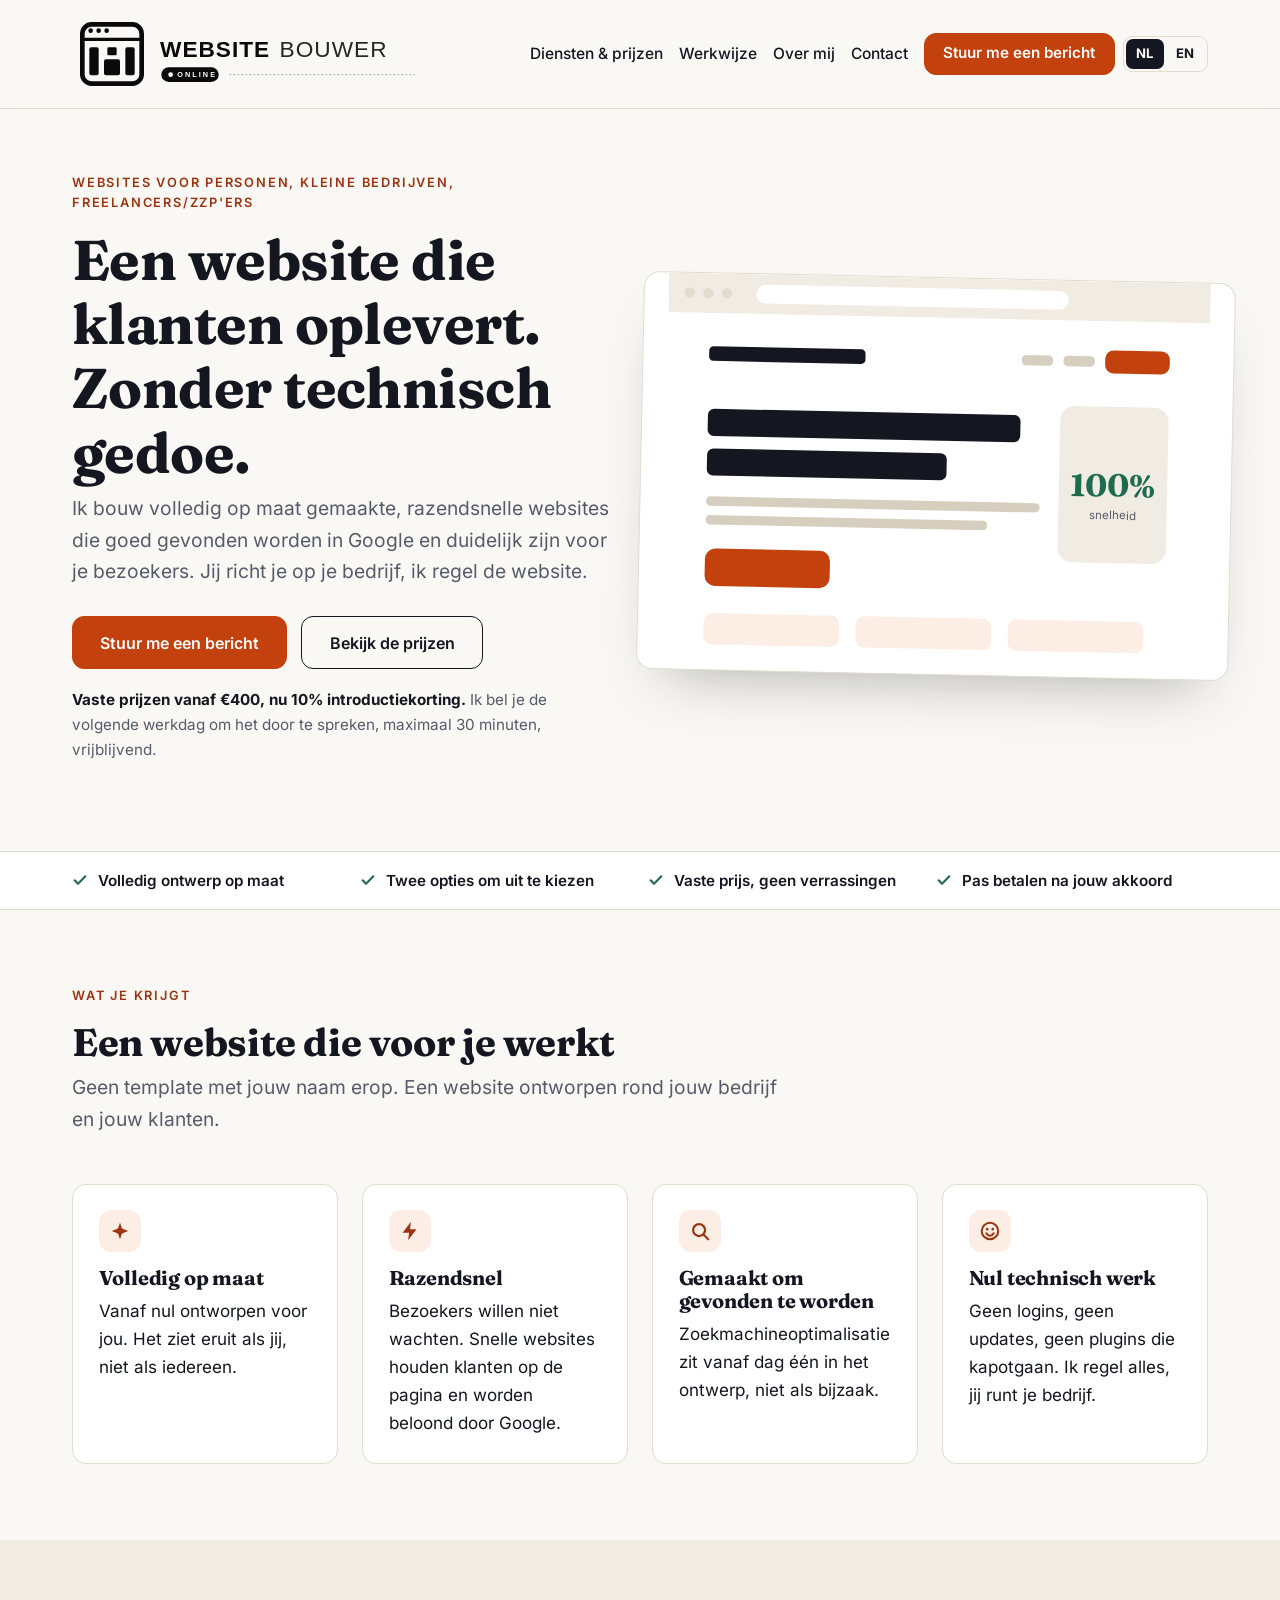
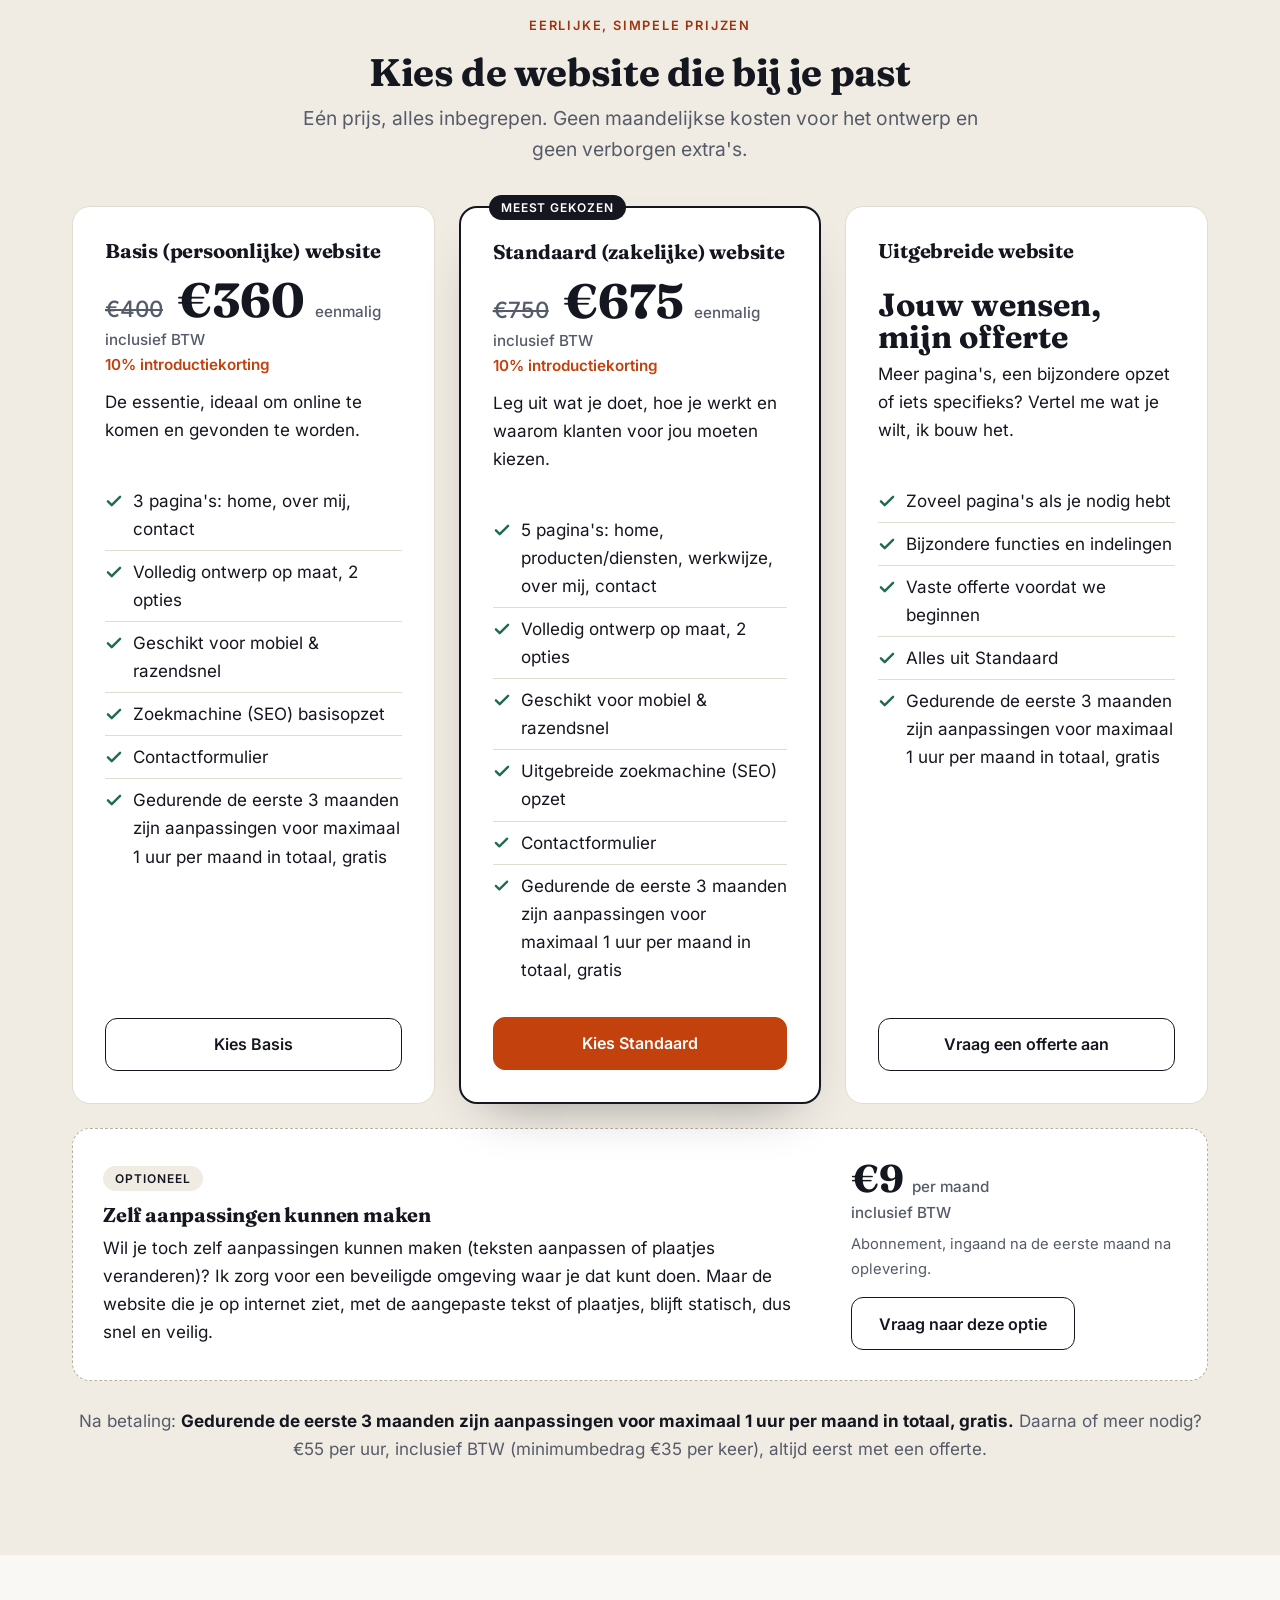
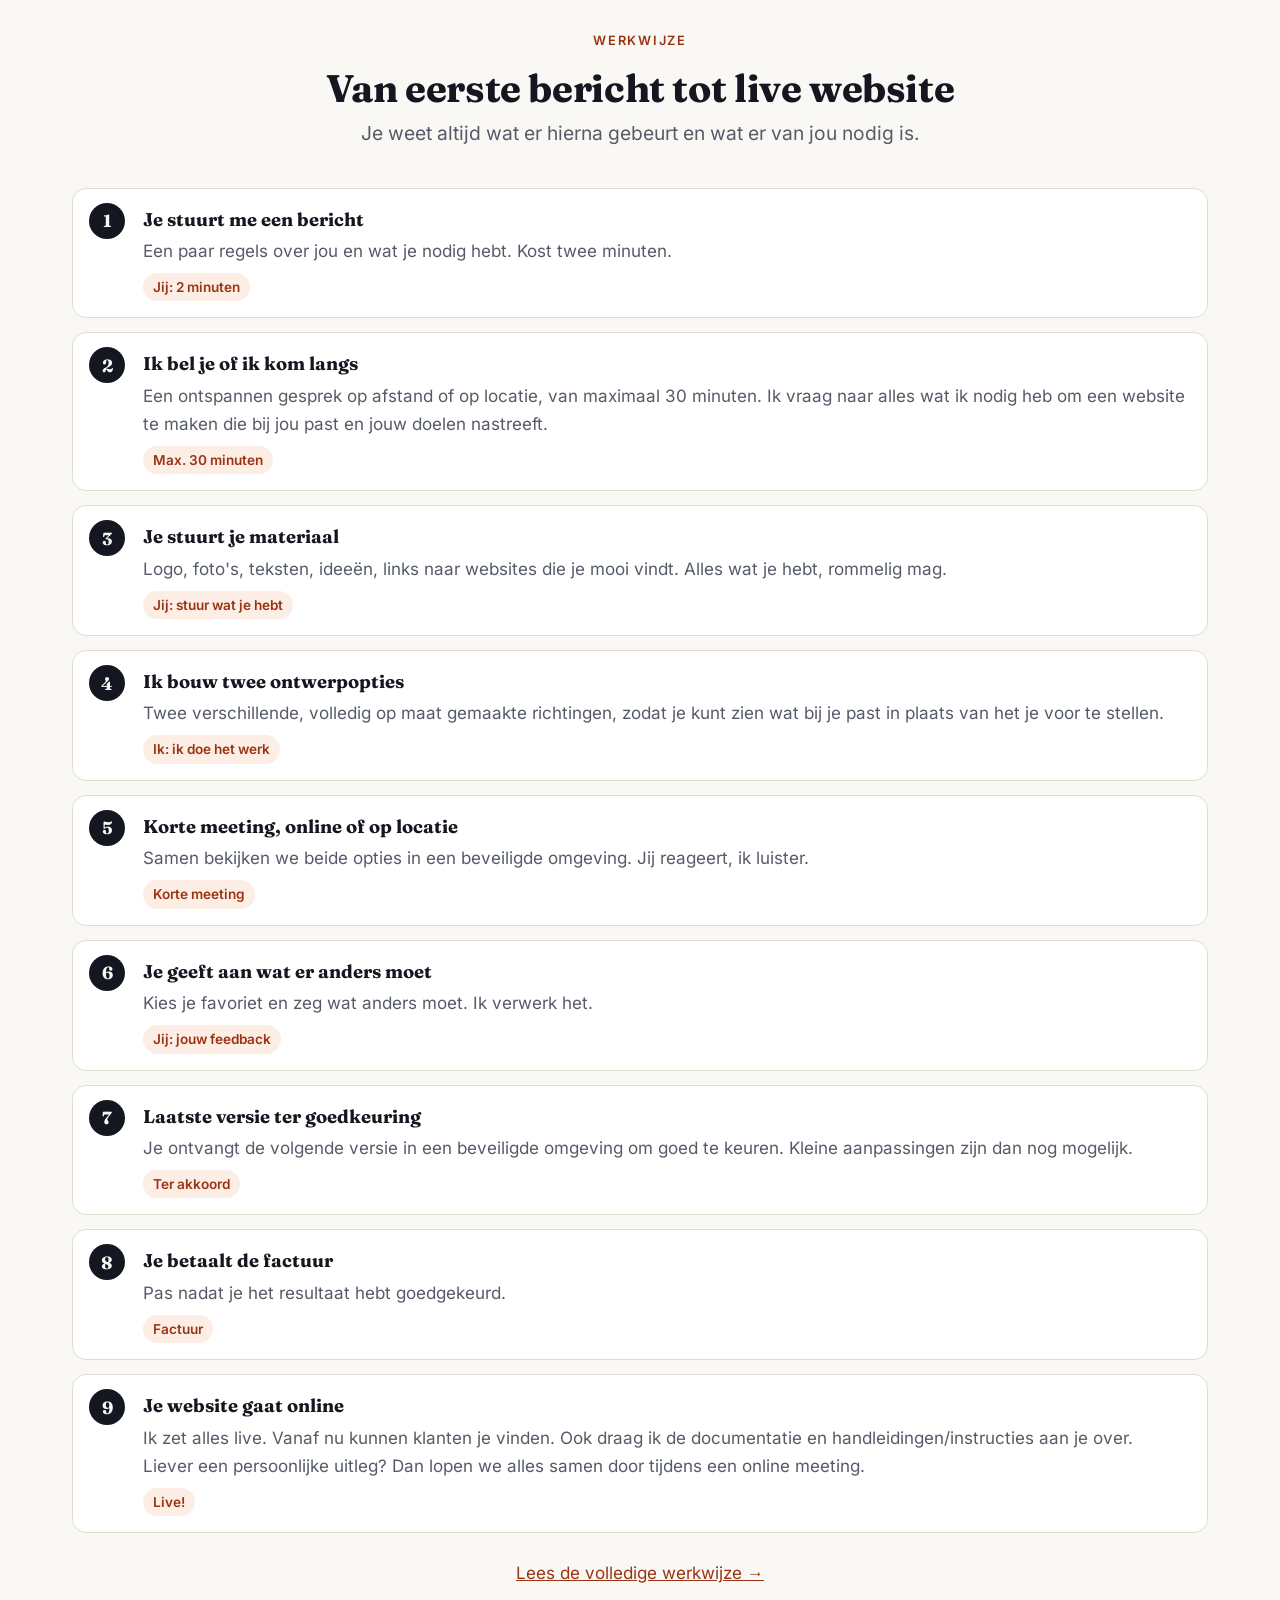
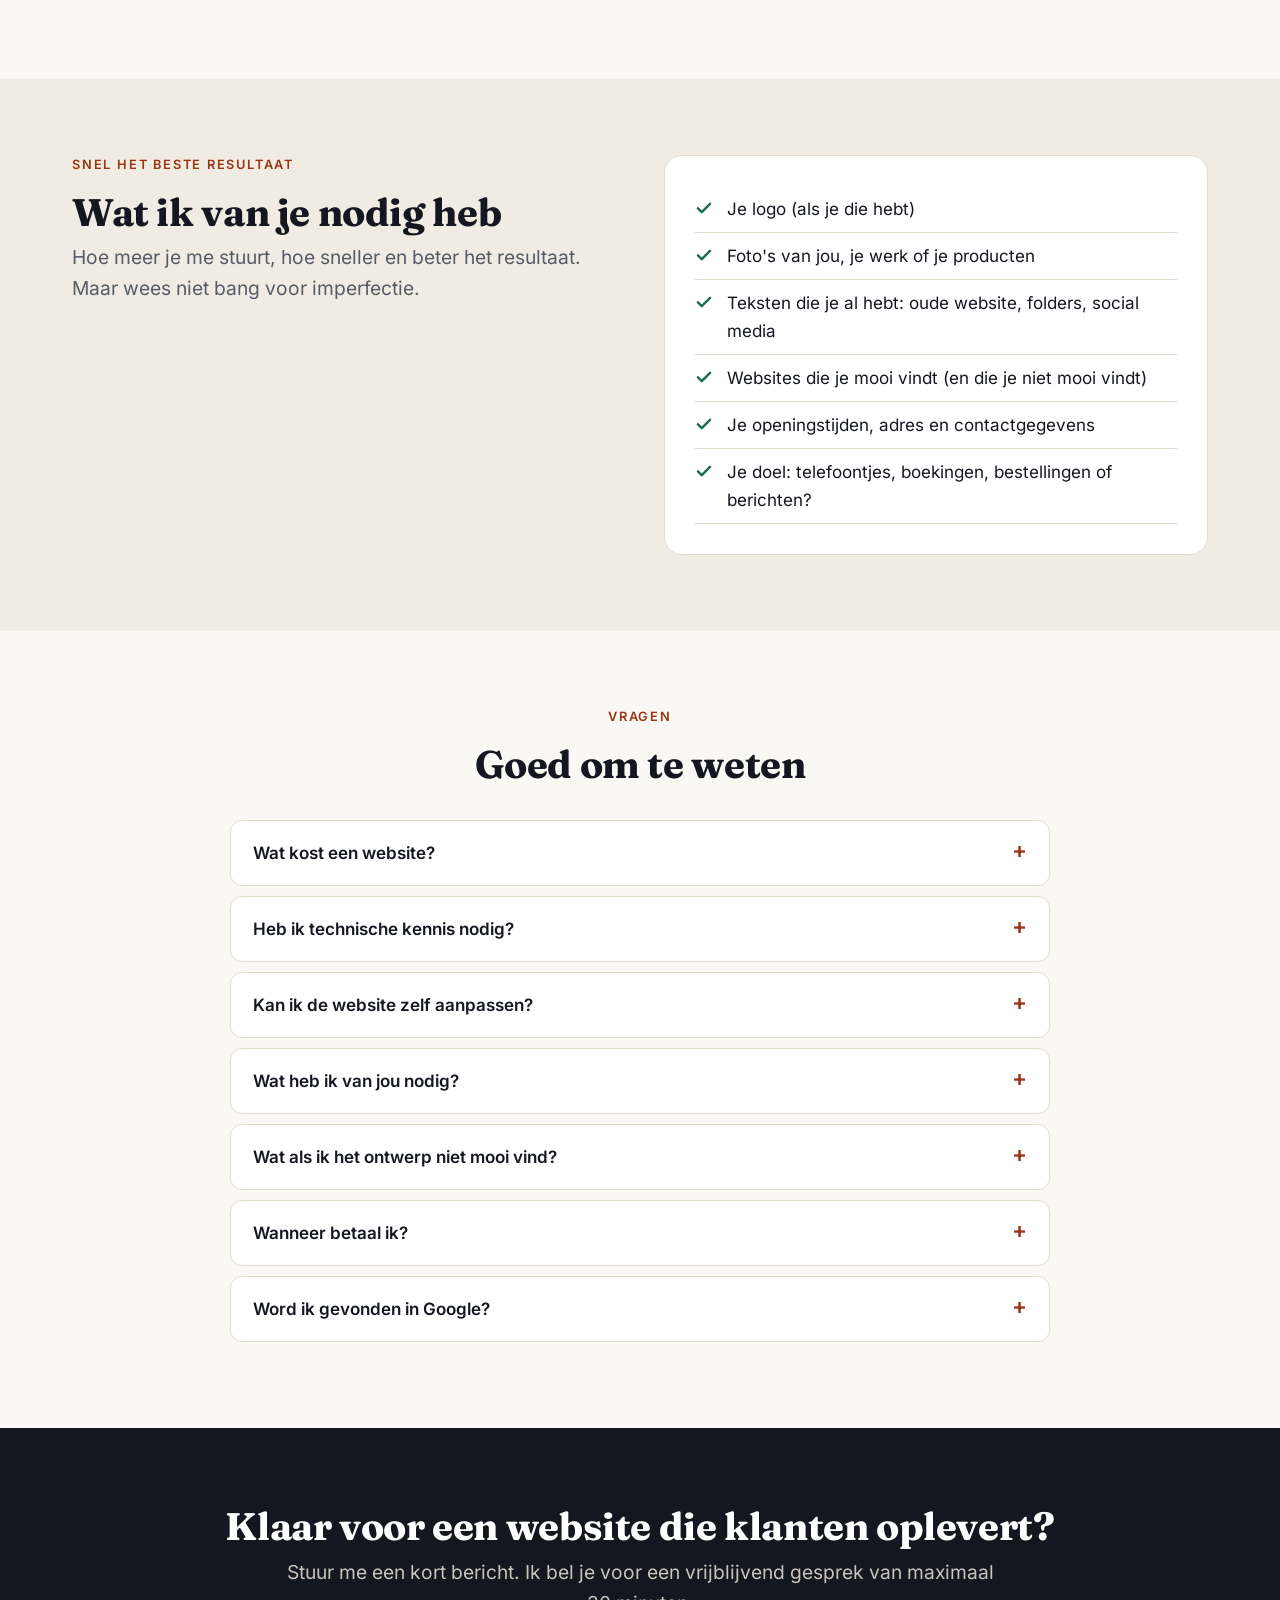
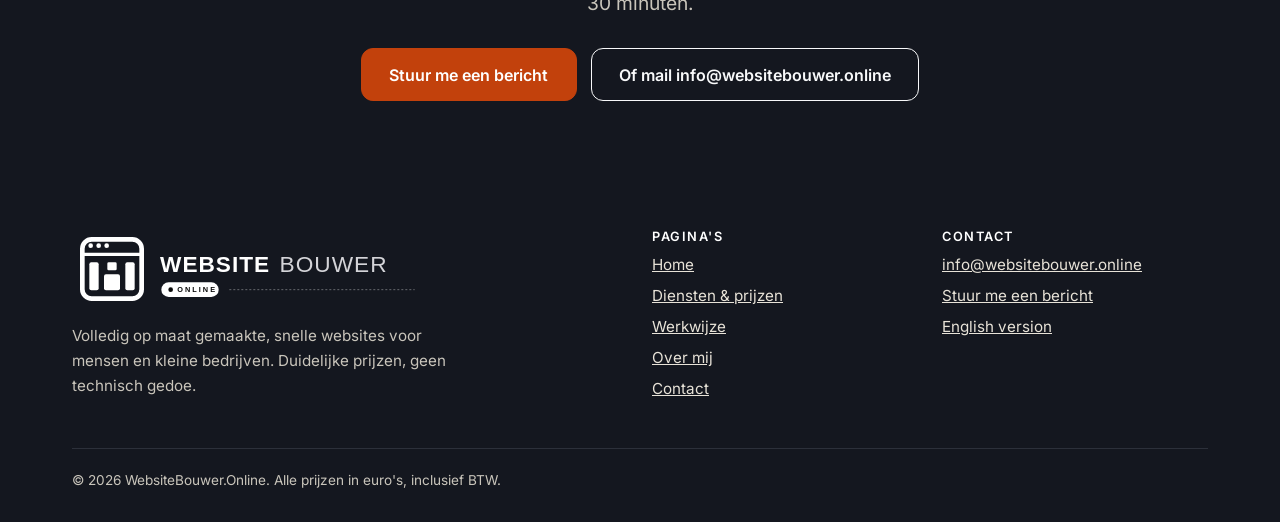
==== index.html @ 28faacea "initial website v1" ====
<!doctype html> <html lang="nl"> <head> <meta charset="utf-8"> <meta name="viewport" content="width=device-width,initial-scale=1"> <title>Website laten maken voor zzp'ers en kleine bedrijven | vanaf €400</title> <meta name="description" content="Laat een volledig op maat gemaakte, snelle website bouwen vanaf €400. Nu 10% introductiekorting. Twee ontwerpopties, vaste prijs, geen technisch gedoe. Stuur een bericht en ik bel je."> <link rel="canonical" href="https://websitebouwer.online/"> <link rel="alternate" hreflang="nl" href="https://websitebouwer.online/"><link rel="alternate" hreflang="en" href="https://websitebouwer.online/en/"><link rel="alternate" hreflang="x-default" href="https://websitebouwer.online/"> <meta name="theme-color" content="#faf8f4"> <meta property="og:type" content="website"> <meta property="og:locale" content="nl_NL"> <meta property="og:title" content="Website laten maken voor zzp'ers en kleine bedrijven | vanaf €400"> <meta property="og:description" content="Laat een volledig op maat gemaakte, snelle website bouwen vanaf €400. Nu 10% introductiekorting. Twee ontwerpopties, vaste prijs, geen technisch gedoe. Stuur een bericht en ik bel je."> <meta property="og:url" content="https://websitebouwer.online/"> <meta property="og:image" content="https://websitebouwer.online/og-image.png"> <meta name="twitter:card" content="summary_large_image"> <link rel="icon" href="favicon.ico" sizes="48x48"> <link rel="icon" href="favicon.svg" type="image/svg+xml" sizes="any"> <link rel="apple-touch-icon" href="apple-touch-icon.png"> <link rel="manifest" href="site.webmanifest"> <link rel="stylesheet" href="styles.7dacace5.css"> <noscript><style>.navbar-collapse.collapse{display:block!important}</style></noscript> <script>document.documentElement.classList.add("js")</script> <script type="application/ld+json">{"@context": "https://schema.org", "@type": "ProfessionalService", "inLanguage": "nl", "name": "WebsiteBouwer.Online – websites op maat", "url": "https://websitebouwer.online/", "email": "info@websitebouwer.online", "priceRange": "€400 - €750+", "description": "Volledig op maat gemaakte, razendsnelle statische websites voor zzp'ers en kleine bedrijven. Vaste prijzen, zonder technisch gedoe.", "image": "https://websitebouwer.online/og-image.png", "hasOfferCatalog": {"@type": "OfferCatalog", "name": "Website pakketten", "itemListElement": [{"@type": "Offer", "name": "Basis (persoonlijke) website (3 pagina's)", "price": "400", "priceCurrency": "EUR", "itemOffered": {"@type": "Service", "name": "Website op maat: home, over mij, contact"}}, {"@type": "Offer", "name": "Standaard (zakelijke) website (5 pagina's)", "price": "750", "priceCurrency": "EUR", "itemOffered": {"@type": "Service", "name": "Website op maat: home, diensten, werkwijze, over mij, contact"}}]}}</script><script type="application/ld+json">{"@context": "https://schema.org", "@type": "FAQPage", "inLanguage": "nl", "mainEntity": [{"@type": "Question", "name": "Wat kost een website?", "acceptedAnswer": {"@type": "Answer", "text": "Een Basis website (3 pagina's) kost €400 en een Standaard website (5 pagina's) €750. Als introductieaanbieding krijg je nu 10% korting (Basis €360, Standaard €675). Heb je meer nodig, zoals een grotere site, een boekingspagina of iets bijzonders? Vertel me wat je wilt en je krijgt een vaste prijsofferte."}}, {"@type": "Question", "name": "Heb ik technische kennis nodig?", "acceptedAnswer": {"@type": "Answer", "text": "Nee, helemaal niet. Ik regel alles wat technisch is. Jij vertelt over je bedrijf, stuurt me wat je hebt (teksten, logo, foto's, voorbeelden) en zegt wat je wel en niet mooi vindt."}}, {"@type": "Question", "name": "Kan ik de website zelf aanpassen?", "acceptedAnswer": {"@type": "Answer", "text": "Standaard niet, en dat is een bewuste keuze. Er is geen login, geen plugin en geen update die kan stuklopen of gehackt kan worden. Wil je iets laten aanpassen? Stuur me een bericht. De eerste 3 maanden na betaling van de factuur is het eerste uur aanpassingen per maand gratis. Daarna, en voor extra uren, kost het €55 per uur, inclusief BTW (minimumbedrag €35 per keer). Voor grotere wijzigingen krijg je eerst een offerte. Wil je het toch zelf kunnen? Dan kan dat met de optie 'Zelf aanpassingen kunnen maken': €9 per maand, inclusief BTW, in een beveiligde omgeving. Je website zelf blijft statisch, dus snel en veilig."}}, {"@type": "Question", "name": "Wat heb ik van jou nodig?", "acceptedAnswer": {"@type": "Answer", "text": "Alles wat je al hebt: je logo, foto's, teksten, een lijst met diensten, openingstijden, links naar je social media en naar websites die je mooi vindt. Rommelig is prima, ik zoek het uit. Nog geen teksten? Dan bespreken we dat tijdens het telefoongesprek."}}, {"@type": "Question", "name": "Wat als ik het ontwerp niet mooi vind?", "acceptedAnswer": {"@type": "Answer", "text": "Je krijgt twee verschillende ontwerpopties en we bekijken ze samen in een korte meeting, online of op locatie. Jij zegt wat je graag anders wilt, en de volgende versie is hopelijk de versie die je goedkeurt. Een kleine aanpassing meer of minder is geen probleem."}}, {"@type": "Question", "name": "Wanneer betaal ik?", "acceptedAnswer": {"@type": "Answer", "text": "Nadat je de definitieve versie in een beveiligde omgeving hebt goedgekeurd, ontvang je de factuur. Zodra die betaald is, gaat je website online. Je betaalt dus niets voordat je het resultaat hebt gezien en goedgekeurd."}}, {"@type": "Question", "name": "Word ik gevonden in Google?", "acceptedAnswer": {"@type": "Answer", "text": "Elke site die ik bouw heeft een sterke zoekmachinebasis: razendsnel, geschikt voor mobiel, duidelijke paginatitels en beschrijvingen, een heldere structuur en de juiste technische opzet. Niemand kan eerlijk een nummer 1-positie beloven, maar je start met de best mogelijke basis."}}]}</script> </head> <body> <a class="skip" href="#main">Naar de inhoud</a> <header class="site"><nav class="navbar navbar-expand-xl" aria-label="Hoofdmenu"><div class="container"> <a class="navbar-brand brand" href="index.html" aria-label="WebsiteBouwer.Online – home"><img src="logo.svg" alt="WebsiteBouwer.Online" width="360" height="80"></a> <button class="navbar-toggler" aria-expanded="false" aria-controls="nav" aria-label="Menu" type="button"><span class="navbar-toggler-icon"></span></button> <div class="collapse navbar-collapse" id="nav"><ul class="navbar-nav ms-auto align-items-xl-center"><li class="nav-item"><a class="nav-link" href="diensten.html">Diensten & prijzen</a></li><li class="nav-item"><a class="nav-link" href="werkwijze.html">Werkwijze</a></li><li class="nav-item"><a class="nav-link" href="over-mij.html">Over mij</a></li><li class="nav-item"><a class="nav-link" href="contact.html">Contact</a></li><li class="nav-item ms-xl-2"><a class="btn btn-primary" href="contact.html">Stuur me een bericht</a></li><li class="langsw nav-item" aria-label="Taal"><a href="index.html" hreflang="nl" lang="nl" aria-current="true">NL</a><a href="en/index.html" hreflang="en" lang="en">EN</a></li></ul></div> </div></nav></header> <main id="main"> <section class="hero"><div class="container"><div class="row row-cols-1 row-cols-lg-2 align-items-center gy-5 gx-lg-5"> <div> <span class="eyebrow">Websites voor personen, kleine bedrijven, freelancers/zzp'ers</span> <h1>Een website die klanten oplevert. Zonder technisch gedoe.</h1> <p class="lead">Ik bouw volledig op maat gemaakte, razendsnelle websites die goed gevonden worden in Google en duidelijk zijn voor je bezoekers. Jij richt je op je bedrijf, ik regel de website.</p> <div class="actions"><a class="btn btn-primary btn-lg" href="contact.html">Stuur me een bericht</a><a class="btn btn-outline-dark btn-lg" href="diensten.html">Bekijk de prijzen</a></div> <p class="note"><b>Vaste prijzen vanaf €400, nu 10% introductiekorting.</b> Ik bel je de volgende werkdag om het door te spreken, maximaal 30 minuten, vrijblijvend.</p> </div> <div class="mock"><svg viewBox="0 0 520 380" role="img" aria-label="Illustratie van een nette, snelle website" xmlns="http://www.w3.org/2000/svg"> <rect width="520" height="380" fill="#fff"/><rect width="520" height="38" fill="#f1ece3"/> <circle cx="20" cy="19" r="5" fill="#e2dccf"/><circle cx="38" cy="19" r="5" fill="#e2dccf"/><circle cx="56" cy="19" r="5" fill="#e2dccf"/> <rect x="84" y="10" width="300" height="18" rx="9" fill="#fff"/> <rect x="40" y="70" width="150" height="14" rx="4" fill="#14171f"/> <rect x="340" y="72" width="30" height="10" rx="4" fill="#d6cfc0"/><rect x="380" y="72" width="30" height="10" rx="4" fill="#d6cfc0"/><rect x="420" y="66" width="62" height="22" rx="8" fill="#c2410c"/> <rect x="40" y="130" width="300" height="26" rx="6" fill="#14171f"/><rect x="40" y="168" width="230" height="26" rx="6" fill="#14171f"/> <rect x="40" y="214" width="320" height="9" rx="4" fill="#d6cfc0"/><rect x="40" y="232" width="270" height="9" rx="4" fill="#d6cfc0"/> <rect x="40" y="264" width="120" height="36" rx="10" fill="#c2410c"/> <rect x="40" y="326" width="130" height="30" rx="8" fill="#fdeee5"/><rect x="186" y="326" width="130" height="30" rx="8" fill="#fdeee5"/><rect x="332" y="326" width="130" height="30" rx="8" fill="#fdeee5"/> <rect x="378" y="120" width="104" height="150" rx="14" fill="#f1ece3"/> <text x="430" y="206" text-anchor="middle" font-family="Fraunces,Georgia,serif" font-size="30" font-weight="700" fill="#1f6b4f">100%</text> <text x="430" y="228" text-anchor="middle" font-family="Inter,Arial,sans-serif" font-size="11" fill="#555b68">snelheid</text> </svg></div> </div></div></section> <div class="strip"><div class="container"><ul class="row row-cols-1 row-cols-sm-2 row-cols-lg-4 g-3 list-unstyled mb-0 py-3"> <li class="col">Volledig ontwerp op maat</li><li class="col">Twee opties om uit te kiezen</li><li class="col">Vaste prijs, geen verrassingen</li><li class="col">Pas betalen na jouw akkoord</li> </ul></div></div> <section><div class="container"> <span class="eyebrow">Wat je krijgt</span> <h2>Een website die voor je werkt</h2> <p class="lead">Geen template met jouw naam erop. Een website ontworpen rond jouw bedrijf en jouw klanten.</p> <div class="row row-cols-1 row-cols-sm-2 row-cols-lg-4 g-4 mt-4"> <div class="col"><div class="card h-100"><div class="card-body"><div class="ico"><svg viewBox="0 0 24 24" aria-hidden="true"><path fill="currentColor" d="M12 3l2.2 6.3L21 12l-6.8 2.7L12 21l-2.2-6.3L3 12l6.8-2.7z"/></svg></div><h3>Volledig op maat</h3><p>Vanaf nul ontworpen voor jou. Het ziet eruit als jij, niet als iedereen.</p></div></div></div> <div class="col"><div class="card h-100"><div class="card-body"><div class="ico"><svg viewBox="0 0 24 24" aria-hidden="true"><path fill="currentColor" d="M13 2L4 14h7l-1 8 9-12h-7z"/></svg></div><h3>Razendsnel</h3><p>Bezoekers willen niet wachten. Snelle websites houden klanten op de pagina en worden beloond door Google.</p></div></div></div> <div class="col"><div class="card h-100"><div class="card-body"><div class="ico"><svg viewBox="0 0 24 24" aria-hidden="true" fill="none" stroke="currentColor" stroke-width="2.4" stroke-linecap="round"><circle cx="11" cy="11" r="6.5"/><path d="M16 16l5 5"/></svg></div><h3>Gemaakt om gevonden te worden</h3><p>Zoekmachineoptimalisatie zit vanaf dag één in het ontwerp, niet als bijzaak.</p></div></div></div> <div class="col"><div class="card h-100"><div class="card-body"><div class="ico"><svg viewBox="0 0 24 24" aria-hidden="true" fill="none" stroke="currentColor" stroke-width="2.2" stroke-linecap="round"><circle cx="12" cy="12" r="9"/><path d="M8 14.5c1 1.8 2.4 2.7 4 2.7s3-.9 4-2.7"/><path d="M9 10v.01M15 10v.01" stroke-width="3"/></svg></div><h3>Nul technisch werk</h3><p>Geen logins, geen updates, geen plugins die kapotgaan. Ik regel alles, jij runt je bedrijf.</p></div></div></div> </div> </div></section> <section class="alt"><div class="container"> <div class="center"><span class="eyebrow">Eerlijke, simpele prijzen</span> <h2>Kies de website die bij je past</h2> <p class="lead">Eén prijs, alles inbegrepen. Geen maandelijkse kosten voor het ontwerp en geen verborgen extra's.</p></div> <div class="row row-cols-1 row-cols-lg-3 g-4 mt-3 align-items-stretch"> <div class="col"><article class="plan h-100"><h3>Basis (persoonlijke) website</h3><p class="price"><s class="was">€400</s> €360 <small>eenmalig</small><small class="vat">inclusief BTW</small><small class="intro">10% introductiekorting</small></p> <p>De essentie, ideaal om online te komen en gevonden te worden.</p> <ul><li>3 pagina's: home, over mij, contact</li><li>Volledig ontwerp op maat, 2 opties</li><li>Geschikt voor mobiel & razendsnel</li><li>Zoekmachine (SEO) basisopzet</li><li>Contactformulier</li><li>Gedurende de eerste 3 maanden zijn aanpassingen voor maximaal 1 uur per maand in totaal, gratis</li></ul> <a class="btn btn-outline-dark btn-lg" href="contact.html">Kies Basis</a></article></div> <div class="col"><article class="plan h-100 pop"><span class="tag">Meest gekozen</span><h3>Standaard (zakelijke) website</h3><p class="price"><s class="was">€750</s> €675 <small>eenmalig</small><small class="vat">inclusief BTW</small><small class="intro">10% introductiekorting</small></p> <p>Leg uit wat je doet, hoe je werkt en waarom klanten voor jou moeten kiezen.</p> <ul><li>5 pagina's: home, producten/diensten, werkwijze, over mij, contact</li><li>Volledig ontwerp op maat, 2 opties</li><li>Geschikt voor mobiel & razendsnel</li><li>Uitgebreide zoekmachine (SEO) opzet</li><li>Contactformulier</li><li>Gedurende de eerste 3 maanden zijn aanpassingen voor maximaal 1 uur per maand in totaal, gratis</li></ul> <a class="btn btn-primary btn-lg" href="contact.html">Kies Standaard</a></article></div> <div class="col"><article class="plan h-100"><h3>Uitgebreide website</h3><p class="price q">Jouw wensen,<br>mijn offerte</p> <p>Meer pagina's, een bijzondere opzet of iets specifieks? Vertel me wat je wilt, ik bouw het.</p> <ul><li>Zoveel pagina's als je nodig hebt</li><li>Bijzondere functies en indelingen</li><li>Vaste offerte voordat we beginnen</li><li>Alles uit Standaard</li><li>Gedurende de eerste 3 maanden zijn aanpassingen voor maximaal 1 uur per maand in totaal, gratis</li></ul> <a class="btn btn-outline-dark btn-lg" href="contact.html">Vraag een offerte aan</a></article></div> </div><div class="addon mt-4"><div class="row align-items-center gy-3 gx-lg-5"> <div class="col-lg-8"><span class="tag">Optioneel</span> <h3>Zelf aanpassingen kunnen maken</h3> <p>Wil je toch zelf aanpassingen kunnen maken (teksten aanpassen of plaatjes veranderen)? Ik zorg voor een beveiligde omgeving waar je dat kunt doen. Maar de website die je op internet ziet, met de aangepaste tekst of plaatjes, blijft statisch, dus snel en veilig.</p></div> <div class="col-lg-4"><p class="price">€9 <small>per maand</small><small class="vat">inclusief BTW</small></p> <p class="addon-note">Abonnement, ingaand na de eerste maand na oplevering.</p> <a class="btn btn-outline-dark btn-lg" href="contact.html">Vraag naar deze optie</a></div> </div></div> <p class="center" style="margin-top:26px;color:var(--muted)">Na betaling: <b style="color:var(--ink)">Gedurende de eerste 3 maanden zijn aanpassingen voor maximaal 1 uur per maand in totaal, gratis.</b> Daarna of meer nodig? €55 per uur, inclusief BTW (minimumbedrag €35 per keer), altijd eerst met een offerte.</p> </div></section> <section><div class="container"> <div class="center"><span class="eyebrow">Werkwijze</span><h2>Van eerste bericht tot live website</h2> <p class="lead">Je weet altijd wat er hierna gebeurt en wat er van jou nodig is.</p></div> <ol class="steps compact"><li><strong>Je stuurt me een bericht</strong><span>Een paar regels over jou en wat je nodig hebt. Kost twee minuten.</span><br><em>Jij: 2 minuten</em></li><li><strong>Ik bel je of ik kom langs</strong><span>Een ontspannen gesprek op afstand of op locatie, van maximaal 30 minuten. Ik vraag naar alles wat ik nodig heb om een website te maken die bij jou past en jouw doelen nastreeft.</span><br><em>Max. 30 minuten</em></li><li><strong>Je stuurt je materiaal</strong><span>Logo, foto's, teksten, ideeën, links naar websites die je mooi vindt. Alles wat je hebt, rommelig mag.</span><br><em>Jij: stuur wat je hebt</em></li><li><strong>Ik bouw twee ontwerpopties</strong><span>Twee verschillende, volledig op maat gemaakte richtingen, zodat je kunt zien wat bij je past in plaats van het je voor te stellen.</span><br><em>Ik: ik doe het werk</em></li><li><strong>Korte meeting, online of op locatie</strong><span>Samen bekijken we beide opties in een beveiligde omgeving. Jij reageert, ik luister.</span><br><em>Korte meeting</em></li><li><strong>Je geeft aan wat er anders moet</strong><span>Kies je favoriet en zeg wat anders moet. Ik verwerk het.</span><br><em>Jij: jouw feedback</em></li><li><strong>Laatste versie ter goedkeuring</strong><span>Je ontvangt de volgende versie in een beveiligde omgeving om goed te keuren. Kleine aanpassingen zijn dan nog mogelijk.</span><br><em>Ter akkoord</em></li><li><strong>Je betaalt de factuur</strong><span>Pas nadat je het resultaat hebt goedgekeurd.</span><br><em>Factuur</em></li><li><strong>Je website gaat online</strong><span>Ik zet alles live. Vanaf nu kunnen klanten je vinden. Ook draag ik de documentatie en handleidingen/instructies aan je over. Liever een persoonlijke uitleg? Dan lopen we alles samen door tijdens een online meeting.</span><br><em>Live!</em></li></ol> <p class="center" style="margin-top:26px"><a href="werkwijze.html">Lees de volledige werkwijze →</a></p> </div></section> <section class="alt"><div class="container"><div class="row row-cols-1 row-cols-md-2 gy-5 gx-lg-5 align-items-start"> <div><span class="eyebrow">Snel het beste resultaat</span><h2>Wat ik van je nodig heb</h2> <p class="lead">Hoe meer je me stuurt, hoe sneller en beter het resultaat. Maar wees niet bang voor imperfectie.</p></div> <div><div class="panel"><ul class="check"> <li>Je logo (als je die hebt)</li><li>Foto's van jou, je werk of je producten</li> <li>Teksten die je al hebt: oude website, folders, social media</li> <li>Websites die je mooi vindt (en die je niet mooi vindt)</li><li>Je openingstijden, adres en contactgegevens</li> <li>Je doel: telefoontjes, boekingen, bestellingen of berichten?</li></ul></div></div> </div></div></section> <section><div class="container"><div class="center"><span class="eyebrow">Vragen</span><h2>Goed om te weten</h2></div><div class="faq"><details><summary>Wat kost een website?</summary><p>Een Basis website (3 pagina's) kost €400 en een Standaard website (5 pagina's) €750. Als introductieaanbieding krijg je nu 10% korting (Basis €360, Standaard €675). Heb je meer nodig, zoals een grotere site, een boekingspagina of iets bijzonders? Vertel me wat je wilt en je krijgt een vaste prijsofferte.</p></details><details><summary>Heb ik technische kennis nodig?</summary><p>Nee, helemaal niet. Ik regel alles wat technisch is. Jij vertelt over je bedrijf, stuurt me wat je hebt (teksten, logo, foto's, voorbeelden) en zegt wat je wel en niet mooi vindt.</p></details><details><summary>Kan ik de website zelf aanpassen?</summary><p>Standaard niet, en dat is een bewuste keuze. Er is geen login, geen plugin en geen update die kan stuklopen of gehackt kan worden. Wil je iets laten aanpassen? Stuur me een bericht. De eerste 3 maanden na betaling van de factuur is het eerste uur aanpassingen per maand gratis. Daarna, en voor extra uren, kost het €55 per uur, inclusief BTW (minimumbedrag €35 per keer). Voor grotere wijzigingen krijg je eerst een offerte. Wil je het toch zelf kunnen? Dan kan dat met de optie 'Zelf aanpassingen kunnen maken': €9 per maand, inclusief BTW, in een beveiligde omgeving. Je website zelf blijft statisch, dus snel en veilig.</p></details><details><summary>Wat heb ik van jou nodig?</summary><p>Alles wat je al hebt: je logo, foto's, teksten, een lijst met diensten, openingstijden, links naar je social media en naar websites die je mooi vindt. Rommelig is prima, ik zoek het uit. Nog geen teksten? Dan bespreken we dat tijdens het telefoongesprek.</p></details><details><summary>Wat als ik het ontwerp niet mooi vind?</summary><p>Je krijgt twee verschillende ontwerpopties en we bekijken ze samen in een korte meeting, online of op locatie. Jij zegt wat je graag anders wilt, en de volgende versie is hopelijk de versie die je goedkeurt. Een kleine aanpassing meer of minder is geen probleem.</p></details><details><summary>Wanneer betaal ik?</summary><p>Nadat je de definitieve versie in een beveiligde omgeving hebt goedgekeurd, ontvang je de factuur. Zodra die betaald is, gaat je website online. Je betaalt dus niets voordat je het resultaat hebt gezien en goedgekeurd.</p></details><details><summary>Word ik gevonden in Google?</summary><p>Elke site die ik bouw heeft een sterke zoekmachinebasis: razendsnel, geschikt voor mobiel, duidelijke paginatitels en beschrijvingen, een heldere structuur en de juiste technische opzet. Niemand kan eerlijk een nummer 1-positie beloven, maar je start met de best mogelijke basis.</p></details></div></div></section> <section class="dark cta"><div class="container"> <h2>Klaar voor een website die klanten oplevert?</h2><p class="lead">Stuur me een kort bericht. Ik bel je voor een vrijblijvend gesprek van maximaal 30 minuten.</p> <div class="actions"><a class="btn btn-primary btn-lg" href="contact.html">Stuur me een bericht</a><a class="btn btn-outline-light btn-lg" href="mailto:info@websitebouwer.online">Of mail info@websitebouwer.online</a></div> </div></section> </main> <footer class="site"><div class="container"> <div class="row g-4"> <div class="col-md-6"><a class="brand" href="index.html" aria-label="WebsiteBouwer.Online – home"><img src="logo-dark.svg" alt="WebsiteBouwer.Online" width="360" height="80"></a> <p style="margin-top:14px;max-width:38ch">Volledig op maat gemaakte, snelle websites voor mensen en kleine bedrijven. Duidelijke prijzen, geen technisch gedoe.</p></div> <div class="col-6 col-md-3"><h3>Pagina's</h3><ul><li><a href="index.html">Home</a></li><li><a href="diensten.html">Diensten & prijzen</a></li><li><a href="werkwijze.html">Werkwijze</a></li><li><a href="over-mij.html">Over mij</a></li><li><a href="contact.html">Contact</a></li></ul></div> <div class="col-6 col-md-3"><h3>Contact</h3><ul><li><a href="mailto:info@websitebouwer.online">info@<wbr>websitebouwer.online</a></li><li><a href="contact.html">Stuur me een bericht</a></li><li><a href="en/index.html" hreflang="en" lang="en">English version</a></li></ul></div> </div> <div class="legal">© 2026 WebsiteBouwer.Online. Alle prijzen in euro's, inclusief BTW.</div> </div></footer> <script>!function(){var e=document.querySelector(".navbar-toggler"),t=document.getElementById("nav");e&&e.addEventListener("click",function(){var n=t.classList.toggle("show");e.setAttribute("aria-expanded",n)})}()</script> </body> </html>
---- styles.7dacace5.css ----
/*! Bootstrap v5.3 (c) The Bootstrap Authors, MIT License - https://getbootstrap.com/docs/5.3/about/license/ (purged subset) */
:root{--bs-blue:#0d6efd;--bs-indigo:#6610f2;--bs-purple:#6f42c1;--bs-pink:#d63384;--bs-red:#dc3545;--bs-orange:#fd7e14;--bs-yellow:#ffc107;--bs-green:#198754;--bs-teal:#20c997;--bs-cyan:#0dcaf0;--bs-black:#000;--bs-white:#fff;--bs-gray:#6c757d;--bs-gray-dark:#343a40;--bs-gray-100:#f8f9fa;--bs-gray-200:#e9ecef;--bs-gray-300:#dee2e6;--bs-gray-400:#ced4da;--bs-gray-500:#adb5bd;--bs-gray-600:#6c757d;--bs-gray-700:#495057;--bs-gray-800:#343a40;--bs-gray-900:#212529;--bs-primary:#0d6efd;--bs-secondary:#6c757d;--bs-success:#198754;--bs-info:#0dcaf0;--bs-warning:#ffc107;--bs-danger:#dc3545;--bs-light:#f8f9fa;--bs-dark:#212529;--bs-primary-rgb:13,110,253;--bs-secondary-rgb:108,117,125;--bs-success-rgb:25,135,84;--bs-info-rgb:13,202,240;--bs-warning-rgb:255,193,7;--bs-danger-rgb:220,53,69;--bs-light-rgb:248,249,250;--bs-dark-rgb:33,37,41;--bs-primary-text-emphasis:#052c65;--bs-secondary-text-emphasis:#2b2f32;--bs-success-text-emphasis:#0a3622;--bs-info-text-emphasis:#055160;--bs-warning-text-emphasis:#664d03;--bs-danger-text-emphasis:#58151c;--bs-light-text-emphasis:#495057;--bs-dark-text-emphasis:#495057;--bs-primary-bg-subtle:#cfe2ff;--bs-secondary-bg-subtle:#e2e3e5;--bs-success-bg-subtle:#d1e7dd;--bs-info-bg-subtle:#cff4fc;--bs-warning-bg-subtle:#fff3cd;--bs-danger-bg-subtle:#f8d7da;--bs-light-bg-subtle:#fcfcfd;--bs-dark-bg-subtle:#ced4da;--bs-primary-border-subtle:#9ec5fe;--bs-secondary-border-subtle:#c4c8cb;--bs-success-border-subtle:#a3cfbb;--bs-info-border-subtle:#9eeaf9;--bs-warning-border-subtle:#ffe69c;--bs-danger-border-subtle:#f1aeb5;--bs-light-border-subtle:#e9ecef;--bs-dark-border-subtle:#adb5bd;--bs-white-rgb:255,255,255;--bs-black-rgb:0,0,0;--bs-font-sans-serif:system-ui,-apple-system,"Segoe UI",Roboto,"Helvetica Neue","Noto Sans","Liberation Sans",Arial,sans-serif,"Apple Color Emoji","Segoe UI Emoji","Segoe UI Symbol","Noto Color Emoji";--bs-font-monospace:SFMono-Regular,Menlo,Monaco,Consolas,"Liberation Mono","Courier New",monospace;--bs-gradient:linear-gradient(180deg, #ffffff26, #fff0);--bs-body-font-family:var(--bs-font-sans-serif);--bs-body-font-size:1rem;--bs-body-font-weight:400;--bs-body-line-height:1.5;--bs-body-color:#212529;--bs-body-color-rgb:33,37,41;--bs-body-bg:#fff;--bs-body-bg-rgb:255,255,255;--bs-emphasis-color:#000;--bs-emphasis-color-rgb:0,0,0;--bs-secondary-color:#212529bf;--bs-secondary-color-rgb:33,37,41;--bs-secondary-bg:#e9ecef;--bs-secondary-bg-rgb:233,236,239;--bs-tertiary-color:#21252980;--bs-tertiary-color-rgb:33,37,41;--bs-tertiary-bg:#f8f9fa;--bs-tertiary-bg-rgb:248,249,250;--bs-heading-color:inherit;--bs-link-color:#0d6efd;--bs-link-color-rgb:13,110,253;--bs-link-decoration:underline;--bs-link-hover-color:#0a58ca;--bs-link-hover-color-rgb:10,88,202;--bs-code-color:#d63384;--bs-highlight-color:#212529;--bs-highlight-bg:#fff3cd;--bs-border-width:1px;--bs-border-style:solid;--bs-border-color:#dee2e6;--bs-border-color-translucent:#0000002d;--bs-border-radius:.375rem;--bs-border-radius-sm:.25rem;--bs-border-radius-lg:.5rem;--bs-border-radius-xl:1rem;--bs-border-radius-xxl:2rem;--bs-border-radius-2xl:var(--bs-border-radius-xxl);--bs-border-radius-pill:50rem;--bs-box-shadow:0 .5rem 1rem #00000026;--bs-box-shadow-sm:0 .125rem .25rem #00000013;--bs-box-shadow-lg:0 1rem 3rem #0000002d;--bs-box-shadow-inset:inset 0 1px 2px #00000013;--bs-focus-ring-width:.25rem;--bs-focus-ring-opacity:.25;--bs-focus-ring-color:#0d6efd40;--bs-form-valid-color:#198754;--bs-form-valid-border-color:#198754;--bs-form-invalid-color:#dc3545;--bs-form-invalid-border-color:#dc3545}*,:after,:before{box-sizing:border-box}@media (prefers-reduced-motion:no-preference){:root{scroll-behavior:smooth}}body{font-family:var(--bs-body-font-family);font-size:var(--bs-body-font-size);font-weight:var(--bs-body-font-weight);line-height:var(--bs-body-line-height);color:var(--bs-body-color);text-align:var(--bs-body-text-align);background-color:var(--bs-body-bg);-webkit-text-size-adjust:100%;-webkit-tap-highlight-color:transparent;margin:0}.h1,.h2,.h3,h1,h2,h3{color:var(--bs-heading-color);margin-top:0;margin-bottom:.5rem;font-weight:500;line-height:1.2}.h1,h1{font-size:calc(1.375rem + 1.5vw)}@media (width>=1200px){.h1,h1{font-size:2.5rem}}.h2,h2{font-size:calc(1.325rem + .9vw)}@media (width>=1200px){.h2,h2{font-size:2rem}}.h3,h3{font-size:calc(1.3rem + .6vw)}@media (width>=1200px){.h3,h3{font-size:1.75rem}}p{margin-top:0;margin-bottom:1rem}address{font-style:normal;line-height:inherit;margin-bottom:1rem}ol,ul{margin-top:0;margin-bottom:1rem;padding-left:2rem}ol ol,ol ul,ul ol,ul ul{margin-bottom:0}b,strong{font-weight:bolder}.small,small{font-size:.875em}a{color:rgba(var(--bs-link-color-rgb),var(--bs-link-opacity,1));text-decoration:underline}a:hover{--bs-link-color-rgb:var(--bs-link-hover-color-rgb)}a:not([href]):not([class]),a:not([href]):not([class]):hover{color:inherit;text-decoration:none}code{font-family:var(--bs-font-monospace);color:var(--bs-code-color);word-wrap:break-word;font-size:.875em}a>code{color:inherit}figure{margin:0 0 1rem}img,svg{vertical-align:middle}table{caption-side:bottom;border-collapse:collapse}th{text-align:inherit;text-align:-webkit-match-parent}tbody,td,th,thead,tr{border-color:inherit;border-style:solid;border-width:0}label{display:inline-block}button{border-radius:0}button:focus:not(:focus-visible){outline:0}button,input,select,textarea{font-family:inherit;font-size:inherit;line-height:inherit;margin:0}button,select{text-transform:none}[role=button]{cursor:pointer}select{word-wrap:normal}select:disabled{opacity:1}[list]:not([type=date]):not([type=datetime-local]):not([type=month]):not([type=week]):not([type=time])::-webkit-calendar-picker-indicator{display:none!important}[type=button],[type=reset],[type=submit],button{-webkit-appearance:button}[type=button]:not(:disabled),[type=reset]:not(:disabled),[type=submit]:not(:disabled),button:not(:disabled){cursor:pointer}::-moz-focus-inner{border-style:none;padding:0}textarea{resize:vertical}::-webkit-datetime-edit-day-field,::-webkit-datetime-edit-fields-wrapper,::-webkit-datetime-edit-hour-field,::-webkit-datetime-edit-minute-field,::-webkit-datetime-edit-month-field,::-webkit-datetime-edit-text,::-webkit-datetime-edit-year-field{padding:0}::-webkit-inner-spin-button{height:auto}[type=search]{-webkit-appearance:textfield;outline-offset:-2px}[type=search]::-webkit-search-cancel-button{cursor:pointer;filter:grayscale()}::-webkit-search-decoration{-webkit-appearance:none}::-webkit-color-swatch-wrapper{padding:0}::-webkit-file-upload-button{font:inherit;-webkit-appearance:button}::file-selector-button{font:inherit;-webkit-appearance:button}summary{cursor:pointer;display:list-item}[hidden]{display:none!important}.lead{font-size:1.25rem;font-weight:300}.list-unstyled{padding-left:0;list-style:none}.figure{display:inline-block}.container{--bs-gutter-x:1.5rem;--bs-gutter-y:0;width:100%;padding-right:calc(var(--bs-gutter-x) * .5);padding-left:calc(var(--bs-gutter-x) * .5);margin-left:auto;margin-right:auto}@media (width>=576px){.container{max-width:540px}}@media (width>=768px){.container{max-width:720px}}@media (width>=992px){.container{max-width:960px}}@media (width>=1200px){.container{max-width:1140px}}@media (width>=1400px){.container{max-width:1320px}}:root{--bs-breakpoint-xs:0;--bs-breakpoint-sm:576px;--bs-breakpoint-md:768px;--bs-breakpoint-lg:992px;--bs-breakpoint-xl:1200px;--bs-breakpoint-xxl:1400px}.row{--bs-gutter-x:1.5rem;--bs-gutter-y:0;margin-top:calc(-1 * var(--bs-gutter-y));margin-right:calc(-.5 * var(--bs-gutter-x));margin-left:calc(-.5 * var(--bs-gutter-x));flex-wrap:wrap;display:flex}.row>*{width:100%;max-width:100%;padding-right:calc(var(--bs-gutter-x) * .5);padding-left:calc(var(--bs-gutter-x) * .5);margin-top:var(--bs-gutter-y);flex-shrink:0}.col{flex:1 0 0}.row-cols-1>*{flex:none;width:100%}.col-6{flex:none;width:50%}.g-3{--bs-gutter-x:1rem}.g-3,.gy-3{--bs-gutter-y:1rem}.g-4{--bs-gutter-x:1.5rem;--bs-gutter-y:1.5rem}.gy-5{--bs-gutter-y:3rem}@media (width>=576px){.row-cols-sm-2>*{flex:none;width:50%}}@media (width>=768px){.row-cols-md-2>*{flex:none;width:50%}.col-md-3{flex:none;width:25%}.col-md-6{flex:none;width:50%}}@media (width>=992px){.row-cols-lg-2>*{flex:none;width:50%}.row-cols-lg-3>*{flex:none;width:33.3333%}.row-cols-lg-4>*{flex:none;width:25%}.col-lg-4{flex:none;width:33.3333%}.col-lg-8{flex:none;width:66.6667%}.gx-lg-5{--bs-gutter-x:3rem}}.table{--bs-table-color-type:initial;--bs-table-bg-type:initial;--bs-table-color-state:initial;--bs-table-bg-state:initial;--bs-table-color:var(--bs-emphasis-color);--bs-table-bg:var(--bs-body-bg);--bs-table-border-color:var(--bs-border-color);--bs-table-accent-bg:transparent;--bs-table-striped-color:var(--bs-emphasis-color);--bs-table-striped-bg:rgba(var(--bs-emphasis-color-rgb), .05);--bs-table-active-color:var(--bs-emphasis-color);--bs-table-active-bg:rgba(var(--bs-emphasis-color-rgb), .1);--bs-table-hover-color:var(--bs-emphasis-color);--bs-table-hover-bg:rgba(var(--bs-emphasis-color-rgb), .075);vertical-align:top;border-color:var(--bs-table-border-color);width:100%;margin-bottom:1rem}.table>:not(caption)>*>*{color:var(--bs-table-color-state,var(--bs-table-color-type,var(--bs-table-color)));background-color:var(--bs-table-bg);border-bottom-width:var(--bs-border-width);box-shadow:inset 0 0 0 9999px var(--bs-table-bg-state,var(--bs-table-bg-type,var(--bs-table-accent-bg)));padding:.5rem}.table>tbody{vertical-align:inherit}.table>thead{vertical-align:bottom}.table-responsive{-webkit-overflow-scrolling:touch;overflow-x:auto}.form-label{margin-bottom:.5rem}.form-text{color:var(--bs-secondary-color);margin-top:.25rem;font-size:.875em}.form-control{width:100%;color:var(--bs-body-color);-webkit-appearance:none;-moz-appearance:none;appearance:none;background-color:var(--bs-body-bg);border:var(--bs-border-width) solid var(--bs-border-color);border-radius:var(--bs-border-radius);background-clip:padding-box;padding:.375rem .75rem;font-size:1rem;font-weight:400;line-height:1.5;transition:border-color .15s ease-in-out,box-shadow .15s ease-in-out;display:block}@media (prefers-reduced-motion:reduce){.form-control{transition:none}}.form-control[type=file]{overflow:hidden}.form-control[type=file]:not(:disabled):not([readonly]){cursor:pointer}.form-control:focus{color:var(--bs-body-color);background-color:var(--bs-body-bg);border-color:#86b7fe;outline:0;box-shadow:0 0 0 .25rem #0d6efd40}.form-control::-webkit-date-and-time-value{min-width:85px;height:1.5em;margin:0}.form-control::-webkit-datetime-edit{padding:0;display:block}.form-control::placeholder{color:var(--bs-secondary-color);opacity:1}.form-control:disabled{background-color:var(--bs-secondary-bg);opacity:1}.form-control::-webkit-file-upload-button{-webkit-margin-end:.75rem;margin:-.375rem -.75rem;color:var(--bs-body-color);background-color:var(--bs-tertiary-bg);pointer-events:none;border-color:inherit;border-style:solid;border-width:0;border-inline-end-width:var(--bs-border-width);border-radius:0;margin-inline-end:.75rem;padding:.375rem .75rem;-webkit-transition:color .15s ease-in-out,background-color .15s ease-in-out,border-color .15s ease-in-out,box-shadow .15s ease-in-out;transition:color .15s ease-in-out,background-color .15s ease-in-out,border-color .15s ease-in-out,box-shadow .15s ease-in-out}.form-control::file-selector-button{-webkit-margin-end:.75rem;color:var(--bs-body-color);background-color:var(--bs-tertiary-bg);pointer-events:none;border-color:inherit;border-style:solid;border-width:0;border-inline-end-width:var(--bs-border-width);border-radius:0;margin:-.375rem -.75rem;margin-inline-end:.75rem;padding:.375rem .75rem;transition:color .15s ease-in-out,background-color .15s ease-in-out,border-color .15s ease-in-out,box-shadow .15s ease-in-out}@media (prefers-reduced-motion:reduce){.form-control::-webkit-file-upload-button{-webkit-transition:none;transition:none}.form-control::file-selector-button{transition:none}}.form-control:hover:not(:disabled):not([readonly])::-webkit-file-upload-button{background-color:var(--bs-secondary-bg)}.form-control:hover:not(:disabled):not([readonly])::file-selector-button{background-color:var(--bs-secondary-bg)}textarea.form-control{min-height:calc(1.5em + .75rem + calc(var(--bs-border-width) * 2))}.form-select{--bs-form-select-bg-img:url("data:image/svg+xml,%3csvg xmlns='http://www.w3.org/2000/svg' viewBox='0 0 16 16'%3e%3cpath fill='none' stroke='%23343a40' stroke-linecap='round' stroke-linejoin='round' stroke-width='2' d='m2 5 6 6 6-6'/%3e%3c/svg%3e");width:100%;color:var(--bs-body-color);-webkit-appearance:none;-moz-appearance:none;appearance:none;background-color:var(--bs-body-bg);background-image:var(--bs-form-select-bg-img),var(--bs-form-select-bg-icon,none);border:var(--bs-border-width) solid var(--bs-border-color);border-radius:var(--bs-border-radius);background-position:right .75rem center;background-repeat:no-repeat;background-size:16px 12px;padding:.375rem 2.25rem .375rem .75rem;font-size:1rem;font-weight:400;line-height:1.5;transition:border-color .15s ease-in-out,box-shadow .15s ease-in-out;display:block}@media (prefers-reduced-motion:reduce){.form-select{transition:none}}.form-select:focus{border-color:#86b7fe;outline:0;box-shadow:0 0 0 .25rem #0d6efd40}.form-select:disabled{background-color:var(--bs-secondary-bg)}.form-select:-moz-focusring{color:#0000;text-shadow:0 0 0 var(--bs-body-color)}.btn{--bs-btn-padding-x:.75rem;--bs-btn-padding-y:.375rem;--bs-btn-font-family: ;--bs-btn-font-size:1rem;--bs-btn-font-weight:400;--bs-btn-line-height:1.5;--bs-btn-color:var(--bs-body-color);--bs-btn-bg:transparent;--bs-btn-border-width:var(--bs-border-width);--bs-btn-border-color:transparent;--bs-btn-border-radius:var(--bs-border-radius);--bs-btn-hover-border-color:transparent;--bs-btn-box-shadow:inset 0 1px 0 #ffffff26,0 1px 1px #00000013;--bs-btn-disabled-opacity:.65;--bs-btn-focus-box-shadow:0 0 0 .25rem rgba(var(--bs-btn-focus-shadow-rgb), .5);padding:var(--bs-btn-padding-y) var(--bs-btn-padding-x);font-family:var(--bs-btn-font-family);font-size:var(--bs-btn-font-size);font-weight:var(--bs-btn-font-weight);line-height:var(--bs-btn-line-height);color:var(--bs-btn-color);text-align:center;vertical-align:middle;cursor:pointer;-webkit-user-select:none;-moz-user-select:none;user-select:none;border:var(--bs-btn-border-width) solid var(--bs-btn-border-color);border-radius:var(--bs-btn-border-radius);background-color:var(--bs-btn-bg);text-decoration:none;transition:color .15s ease-in-out,background-color .15s ease-in-out,border-color .15s ease-in-out,box-shadow .15s ease-in-out;display:inline-block}@media (prefers-reduced-motion:reduce){.btn{transition:none}}.btn:hover{color:var(--bs-btn-hover-color);background-color:var(--bs-btn-hover-bg);border-color:var(--bs-btn-hover-border-color)}.btn:focus-visible{color:var(--bs-btn-hover-color);background-color:var(--bs-btn-hover-bg);border-color:var(--bs-btn-hover-border-color);box-shadow:var(--bs-btn-focus-box-shadow);outline:0}.btn.show,.btn:first-child:active,:not(.btn-check)+.btn:active{color:var(--bs-btn-active-color);background-color:var(--bs-btn-active-bg);border-color:var(--bs-btn-active-border-color)}.btn.show:focus-visible,.btn:first-child:active:focus-visible,:not(.btn-check)+.btn:active:focus-visible{box-shadow:var(--bs-btn-focus-box-shadow)}.btn.disabled,.btn:disabled{color:var(--bs-btn-disabled-color);pointer-events:none;background-color:var(--bs-btn-disabled-bg);border-color:var(--bs-btn-disabled-border-color);opacity:var(--bs-btn-disabled-opacity)}.btn-primary{--bs-btn-color:#fff;--bs-btn-bg:#0d6efd;--bs-btn-border-color:#0d6efd;--bs-btn-hover-color:#fff;--bs-btn-hover-bg:#0b5ed7;--bs-btn-hover-border-color:#0a58ca;--bs-btn-focus-shadow-rgb:49,132,253;--bs-btn-active-color:#fff;--bs-btn-active-bg:#0a58ca;--bs-btn-active-border-color:#0a53be;--bs-btn-active-shadow:inset 0 3px 5px #00000020;--bs-btn-disabled-color:#fff;--bs-btn-disabled-bg:#0d6efd;--bs-btn-disabled-border-color:#0d6efd}.btn-outline-light{--bs-btn-color:#f8f9fa;--bs-btn-border-color:#f8f9fa;--bs-btn-hover-color:#000;--bs-btn-hover-bg:#f8f9fa;--bs-btn-hover-border-color:#f8f9fa;--bs-btn-focus-shadow-rgb:248,249,250;--bs-btn-active-color:#000;--bs-btn-active-bg:#f8f9fa;--bs-btn-active-border-color:#f8f9fa;--bs-btn-active-shadow:inset 0 3px 5px #00000020;--bs-btn-disabled-color:#f8f9fa;--bs-btn-disabled-bg:transparent;--bs-btn-disabled-border-color:#f8f9fa;--bs-gradient:none}.btn-outline-dark{--bs-btn-color:#212529;--bs-btn-border-color:#212529;--bs-btn-hover-color:#fff;--bs-btn-hover-bg:#212529;--bs-btn-hover-border-color:#212529;--bs-btn-focus-shadow-rgb:33,37,41;--bs-btn-active-color:#fff;--bs-btn-active-bg:#212529;--bs-btn-active-border-color:#212529;--bs-btn-active-shadow:inset 0 3px 5px #00000020;--bs-btn-disabled-color:#212529;--bs-btn-disabled-bg:transparent;--bs-btn-disabled-border-color:#212529;--bs-gradient:none}.btn-lg{--bs-btn-padding-y:.5rem;--bs-btn-padding-x:1rem;--bs-btn-font-size:1.25rem;--bs-btn-border-radius:var(--bs-border-radius-lg)}.collapse:not(.show){display:none}.collapsing{height:0;transition:height .35s;overflow:hidden}@media (prefers-reduced-motion:reduce){.collapsing{transition:none}}.nav{--bs-nav-link-padding-x:1rem;--bs-nav-link-padding-y:.5rem;--bs-nav-link-font-weight: ;--bs-nav-link-color:var(--bs-link-color);--bs-nav-link-hover-color:var(--bs-link-hover-color);--bs-nav-link-disabled-color:var(--bs-secondary-color);flex-wrap:wrap;margin-bottom:0;padding-left:0;list-style:none;display:flex}.nav-link{padding:var(--bs-nav-link-padding-y) var(--bs-nav-link-padding-x);font-size:var(--bs-nav-link-font-size);font-weight:var(--bs-nav-link-font-weight);color:var(--bs-nav-link-color);background:0 0;border:0;text-decoration:none;transition:color .15s ease-in-out,background-color .15s ease-in-out,border-color .15s ease-in-out;display:block}@media (prefers-reduced-motion:reduce){.nav-link{transition:none}}.nav-link:focus,.nav-link:hover{color:var(--bs-nav-link-hover-color)}.nav-link:focus-visible{outline:0;box-shadow:0 0 0 .25rem #0d6efd40}.nav-link.disabled,.nav-link:disabled{color:var(--bs-nav-link-disabled-color);pointer-events:none;cursor:default}.navbar{--bs-navbar-padding-x:0;--bs-navbar-padding-y:.5rem;--bs-navbar-color:rgba(var(--bs-emphasis-color-rgb), .65);--bs-navbar-hover-color:rgba(var(--bs-emphasis-color-rgb), .8);--bs-navbar-disabled-color:rgba(var(--bs-emphasis-color-rgb), .3);--bs-navbar-active-color:rgba(var(--bs-emphasis-color-rgb), 1);--bs-navbar-brand-padding-y:.3125rem;--bs-navbar-brand-margin-end:1rem;--bs-navbar-brand-font-size:1.25rem;--bs-navbar-brand-color:rgba(var(--bs-emphasis-color-rgb), 1);--bs-navbar-brand-hover-color:rgba(var(--bs-emphasis-color-rgb), 1);--bs-navbar-nav-link-padding-x:.5rem;--bs-navbar-toggler-padding-y:.25rem;--bs-navbar-toggler-padding-x:.75rem;--bs-navbar-toggler-font-size:1.25rem;--bs-navbar-toggler-icon-bg:url("data:image/svg+xml,%3csvg xmlns='http://www.w3.org/2000/svg' viewBox='0 0 30 30'%3e%3cpath stroke='rgba%2833, 37, 41, 0.75%29' stroke-linecap='round' stroke-miterlimit='10' stroke-width='2' d='M4 7h22M4 15h22M4 23h22'/%3e%3c/svg%3e");--bs-navbar-toggler-border-color:rgba(var(--bs-emphasis-color-rgb), .15);--bs-navbar-toggler-border-radius:var(--bs-border-radius);--bs-navbar-toggler-focus-width:.25rem;--bs-navbar-toggler-transition:box-shadow .15s ease-in-out;padding:var(--bs-navbar-padding-y) var(--bs-navbar-padding-x);flex-wrap:wrap;justify-content:space-between;align-items:center;display:flex;position:relative}.navbar>.container{flex-wrap:inherit;justify-content:space-between;align-items:center;display:flex}.navbar-brand{padding-top:var(--bs-navbar-brand-padding-y);padding-bottom:var(--bs-navbar-brand-padding-y);margin-right:var(--bs-navbar-brand-margin-end);font-size:var(--bs-navbar-brand-font-size);color:var(--bs-navbar-brand-color);white-space:nowrap;text-decoration:none}.navbar-brand:focus,.navbar-brand:hover{color:var(--bs-navbar-brand-hover-color)}.navbar-nav{--bs-nav-link-padding-x:0;--bs-nav-link-padding-y:.5rem;--bs-nav-link-font-weight: ;--bs-nav-link-color:var(--bs-navbar-color);--bs-nav-link-hover-color:var(--bs-navbar-hover-color);--bs-nav-link-disabled-color:var(--bs-navbar-disabled-color);flex-direction:column;margin-bottom:0;padding-left:0;list-style:none;display:flex}.navbar-nav .nav-link.show{color:var(--bs-navbar-active-color)}.navbar-collapse{flex-grow:1;flex-basis:100%;align-items:center}.navbar-toggler{padding:var(--bs-navbar-toggler-padding-y) var(--bs-navbar-toggler-padding-x);font-size:var(--bs-navbar-toggler-font-size);color:var(--bs-navbar-color);border:var(--bs-border-width) solid var(--bs-navbar-toggler-border-color);border-radius:var(--bs-navbar-toggler-border-radius);transition:var(--bs-navbar-toggler-transition);background-color:#0000;line-height:1}@media (prefers-reduced-motion:reduce){.navbar-toggler{transition:none}}.navbar-toggler:hover{text-decoration:none}.navbar-toggler:focus{box-shadow:0 0 0 var(--bs-navbar-toggler-focus-width);outline:0;text-decoration:none}.navbar-toggler-icon{vertical-align:middle;background-image:var(--bs-navbar-toggler-icon-bg);background-position:50%;background-repeat:no-repeat;background-size:100%;width:1.5em;height:1.5em;display:inline-block}@media (width>=1200px){.navbar-expand-xl{flex-wrap:nowrap;justify-content:flex-start}.navbar-expand-xl .navbar-nav{flex-direction:row}.navbar-expand-xl .navbar-nav .nav-link{padding-right:var(--bs-navbar-nav-link-padding-x);padding-left:var(--bs-navbar-nav-link-padding-x)}.navbar-expand-xl .navbar-collapse{flex-basis:auto;display:flex!important}.navbar-expand-xl .navbar-toggler{display:none}}.card{--bs-card-spacer-y:1rem;--bs-card-spacer-x:1rem;--bs-card-title-spacer-y:.5rem;--bs-card-title-color: ;--bs-card-subtitle-color: ;--bs-card-border-width:var(--bs-border-width);--bs-card-border-color:var(--bs-border-color-translucent);--bs-card-border-radius:var(--bs-border-radius);--bs-card-box-shadow: ;--bs-card-inner-border-radius:calc(var(--bs-border-radius) - (var(--bs-border-width)));--bs-card-cap-padding-y:.5rem;--bs-card-cap-padding-x:1rem;--bs-card-cap-bg:rgba(var(--bs-body-color-rgb), .03);--bs-card-cap-color: ;--bs-card-height: ;--bs-card-color: ;--bs-card-bg:var(--bs-body-bg);--bs-card-img-overlay-padding:1rem;--bs-card-group-margin:.75rem;min-width:0;height:var(--bs-card-height);color:var(--bs-body-color);word-wrap:break-word;background-color:var(--bs-card-bg);border:var(--bs-card-border-width) solid var(--bs-card-border-color);border-radius:var(--bs-card-border-radius);background-clip:border-box;flex-direction:column;display:flex;position:relative}.card-body{padding:var(--bs-card-spacer-y) var(--bs-card-spacer-x);color:var(--bs-card-color);flex:auto}.alert{--bs-alert-bg:transparent;--bs-alert-padding-x:1rem;--bs-alert-padding-y:1rem;--bs-alert-margin-bottom:1rem;--bs-alert-color:inherit;--bs-alert-border-color:transparent;--bs-alert-border:var(--bs-border-width) solid var(--bs-alert-border-color);--bs-alert-border-radius:var(--bs-border-radius);--bs-alert-link-color:inherit;padding:var(--bs-alert-padding-y) var(--bs-alert-padding-x);margin-bottom:var(--bs-alert-margin-bottom);color:var(--bs-alert-color);background-color:var(--bs-alert-bg);border:var(--bs-alert-border);border-radius:var(--bs-alert-border-radius);position:relative}.alert-success{--bs-alert-color:var(--bs-success-text-emphasis);--bs-alert-bg:var(--bs-success-bg-subtle);--bs-alert-border-color:var(--bs-success-border-subtle);--bs-alert-link-color:var(--bs-success-text-emphasis)}.alert-danger{--bs-alert-color:var(--bs-danger-text-emphasis);--bs-alert-bg:var(--bs-danger-bg-subtle);--bs-alert-border-color:var(--bs-danger-border-subtle);--bs-alert-link-color:var(--bs-danger-text-emphasis)}:root{--bs-btn-close-filter: ;--bs-carousel-indicator-active-bg:#fff;--bs-carousel-caption-color:#fff;--bs-carousel-control-icon-filter: }.placeholder{vertical-align:middle;cursor:wait;opacity:.5;background-color:currentColor;min-height:1em;display:inline-block}.placeholder.btn:before{content:"";display:inline-block}.align-middle{vertical-align:middle!important}.d-grid{display:grid!important}.h-100{height:100%!important}.align-items-start{align-items:flex-start!important}.align-items-center{align-items:center!important}.align-items-stretch{align-items:stretch!important}.mt-2{margin-top:.5rem!important}.mt-3{margin-top:1rem!important}.mt-4{margin-top:1.5rem!important}.mb-0{margin-bottom:0!important}.ms-auto{margin-left:auto!important}.py-3{padding-top:1rem!important;padding-bottom:1rem!important}.gap-3{gap:1rem!important}@media (width>=1200px){.align-items-xl-center{align-items:center!important}.ms-xl-2{margin-left:.5rem!important}}@font-face{font-family:Inter;font-style:normal;font-weight:100 900;font-display:swap;src:url(fonts/inter-latin-wght-normal.woff2)format("woff2")}@font-face{font-family:Fraunces;font-style:normal;font-weight:100 900;font-display:swap;src:url(fonts/fraunces-latin-wght-normal.woff2)format("woff2")}:root{--paper:#faf8f4;--soft:#f1ece3;--ink:#14171f;--muted:#555b68;--line:#e2dccf;--accent:#c2410c;--accent-dark:#9a3412;--accent-soft:#fdeee5;--ok:#1f6b4f;--serif:"Fraunces",Georgia,"Times New Roman",serif;--sans:"Inter",Arial,Helvetica,sans-serif;--bs-body-bg:#faf8f4;--bs-body-color:#14171f;--bs-body-font-family:var(--sans);--bs-body-font-size:1.0625rem;--bs-body-line-height:1.65;--bs-heading-color:#14171f;--bs-border-color:#e2dccf;--bs-border-radius:12px;--bs-primary:#c2410c;--bs-primary-rgb:194,65,12;--bs-link-color:#9a3412;--bs-link-color-rgb:154,52,18;--bs-link-hover-color:#c2410c;--bs-link-hover-color-rgb:194,65,12;--bs-secondary-color:#555b68}html{scroll-behavior:smooth}@media (width>=1200px){.container{max-width:1160px}}.skip{background:var(--ink);color:#fff;z-index:2000;border-radius:8px;padding:10px 14px;position:absolute;top:8px;left:-999px}.skip:focus{color:#fff;left:8px}h1,h2,h3,.h1,.h2,.h3{font-family:var(--serif);letter-spacing:-.01em;font-weight:700;line-height:1.15}h1{font-size:clamp(2.1rem,5.2vw,3.5rem)}h2{font-size:clamp(1.65rem,3.4vw,2.4rem)}h3{font-size:1.25rem}.lead{color:var(--muted);max-width:60ch;font-size:1.2rem;font-weight:400}.eyebrow{font:600 .8rem/1.6 var(--sans);letter-spacing:.14em;text-transform:uppercase;color:var(--accent-dark);margin-bottom:14px;display:block}section{padding:76px 0}.alt{background:var(--soft)}.center{text-align:center}.center .lead{margin-inline:auto}header.site{z-index:1030;backdrop-filter:blur(8px);border-bottom:1px solid var(--line);background:#faf8f4eb;position:sticky;top:0}header.site .navbar{--bs-navbar-padding-y:.55rem;min-height:68px}.brand{font:700 1.1rem var(--serif);color:var(--ink);align-items:center;gap:10px;text-decoration:none;display:flex}.brand:hover{color:var(--ink)}.navbar-nav .nav-link{color:var(--ink);border-radius:8px;padding:8px 12px;font-size:.97rem;font-weight:500}.navbar-nav .nav-link:hover,.navbar-nav .nav-link[aria-current=page]{background:var(--soft);color:var(--ink)}.navbar-toggler{border-color:var(--line);font:600 .95rem var(--sans);padding:.4rem .7rem}.langsw{border:1px solid var(--line);border-radius:9px;align-self:flex-start;gap:2px;padding:2px;list-style:none;display:flex}.langsw a{letter-spacing:.04em;color:var(--ink);border-radius:7px;padding:4px 10px;font-size:.82rem;font-weight:700;text-decoration:none}.langsw a[aria-current=true]{background:var(--ink);color:#fff}@media (width<=1199.98px){.navbar-collapse{padding:10px 0 16px}.navbar-nav{gap:2px}.navbar-nav .btn{margin-top:8px}.langsw{margin-top:10px}}@media (width>=1200px){.langsw{align-self:center;margin-left:8px}}.btn{--bs-btn-font-weight:600;--bs-btn-border-radius:12px;--bs-btn-padding-x:1.6rem;--bs-btn-padding-y:.8rem;--bs-btn-font-size:1rem;--bs-btn-font-family:var(--sans)}.btn-lg{--bs-btn-padding-x:1.7rem;--bs-btn-padding-y:.85rem;--bs-btn-font-size:1rem;--bs-btn-border-radius:12px}.btn-primary{--bs-btn-bg:#c2410c;--bs-btn-border-color:#c2410c;--bs-btn-color:#fff;--bs-btn-hover-bg:#9a3412;--bs-btn-hover-border-color:#9a3412;--bs-btn-hover-color:#fff;--bs-btn-active-bg:#9a3412;--bs-btn-active-border-color:#9a3412;--bs-btn-active-color:#fff;--bs-btn-focus-shadow-rgb:194,65,12}.btn-outline-dark{--bs-btn-color:#14171f;--bs-btn-border-color:#14171f;--bs-btn-hover-bg:#14171f;--bs-btn-hover-border-color:#14171f;--bs-btn-hover-color:#fff;--bs-btn-active-bg:#14171f;--bs-btn-active-border-color:#14171f;--bs-btn-active-color:#fff;border-width:1.5px}.btn-outline-light{border-width:1.5px}.actions{flex-wrap:wrap;gap:14px;margin-top:28px;display:flex}.hero{padding:64px 0 72px}.hero .note{color:var(--muted);margin-top:18px;font-size:.95rem}.hero .note b{color:var(--ink)}.mock{border:1px solid var(--line);background:#fff;border-radius:16px;overflow:hidden;transform:rotate(1.2deg);box-shadow:0 30px 60px -30px #14171f59}@media (width<=991.98px){.mock{max-width:520px;transform:none}}.strip{border-block:1px solid var(--line);background:#fff}.strip li{align-items:center;gap:10px;font-size:.95rem;font-weight:600;display:flex}.card{--bs-card-border-color:var(--line);--bs-card-border-radius:14px;--bs-card-bg:#fff;--bs-card-spacer-x:1.6rem;--bs-card-spacer-y:1.6rem}.card h3{margin-bottom:.4em}.card p:last-child{margin-bottom:0}.card .ico{background:var(--accent-soft);width:42px;height:42px;color:var(--accent-dark);border-radius:12px;place-items:center;margin-bottom:14px;display:grid}.card .ico svg{width:22px;height:22px}.plan{border:1px solid var(--line);background:#fff;border-radius:18px;flex-direction:column;padding:32px;display:flex;position:relative}.plan.pop{border:2px solid var(--ink);box-shadow:0 24px 50px -28px #14171f73}.plan .tag{background:var(--ink);color:#fff;font:600 .75rem var(--sans);letter-spacing:.08em;text-transform:uppercase;border-radius:99px;padding:5px 12px;position:absolute;top:-13px;left:28px}.plan .price{font:700 3rem/1 var(--serif);margin:6px 0 4px}.plan .price small{font:500 .95rem var(--sans);color:var(--muted)}.plan .price.q{padding:.4em 0 .1em;font-size:2rem}.plan ul{flex:1;margin:20px 0 26px;padding:0;list-style:none}.plan li{border-top:1px solid var(--line);padding:7px 0 7px 28px;position:relative}.plan li:first-child{border-top:0}.steps{counter-reset:s;gap:14px;margin:38px 0 0;padding:0;list-style:none;display:grid}.steps li{counter-increment:s;border:1px solid var(--line);background:#fff;border-radius:14px;padding:20px 22px 20px 78px;position:relative}.steps li:before{content:counter(s);background:var(--ink);width:40px;height:40px;color:var(--paper);font:700 1.1rem var(--serif);border-radius:50%;place-items:center;display:grid;position:absolute;top:18px;left:20px}.steps li strong{font-family:var(--serif);margin-bottom:2px;font-size:1.15rem;display:block}.steps li span{color:var(--muted)}.steps li em{background:var(--accent-soft);color:var(--accent-dark);border-radius:99px;margin-top:8px;padding:3px 10px;font-size:.85rem;font-style:normal;font-weight:600;display:inline-block}.steps.compact li{padding:16px 20px 16px 70px}.steps.compact li:before{width:36px;height:36px;top:14px;left:16px}.check{margin:0;padding:0;list-style:none}.check li{border-bottom:1px solid var(--line);padding:9px 0 9px 32px;position:relative}.panel{border:1px solid var(--line);background:#fff;border-radius:18px;padding:30px}.dark{background:var(--ink);color:#f3efe7}.dark h2,.dark h3{color:#fff}.dark .lead{color:#c9c5bb}.dark a:not(.btn){color:#ffb48a}.faq{max-width:820px;margin:34px auto 0}.faq details{border:1px solid var(--line);background:#fff;border-radius:12px;margin-bottom:10px;padding:0 22px}.faq summary{cursor:pointer;justify-content:space-between;gap:16px;padding:18px 0;font-weight:600;list-style:none;display:flex}.faq summary::-webkit-details-marker{display:none}.faq summary:after{content:"+";color:var(--accent-dark);font-size:1.4rem;line-height:1}.faq details[open] summary:after{content:"–"}.faq details p{color:var(--muted);margin-bottom:.4em;padding-bottom:6px}.table{--bs-table-bg:#fff;--bs-table-border-color:var(--line);border:1px solid var(--line);margin-top:30px}.table th,.table td{text-align:left;padding:14px 18px}.table thead th{background:var(--soft);font-family:var(--serif);font-size:1.02rem}.table tbody th{font-weight:600}.form-label{font-size:.95rem;font-weight:600}.form-control,.form-select{border:1.5px solid #cfc7b8;border-radius:10px;padding:.8rem .9rem;font-size:1rem}.form-control:focus,.form-select:focus{border-color:var(--accent);box-shadow:0 0 0 .25rem #c2410c38}textarea.form-control{resize:vertical;min-height:150px}.hp{position:absolute;left:-9999px}.hint{color:var(--muted);margin-top:4px;font-size:.88rem}.contact-side p{margin-bottom:.6em}.cta{text-align:center}.cta .actions{justify-content:center}footer.site{background:var(--ink);color:#c9c5bb;padding:52px 0 30px;font-size:.95rem}footer.site a{color:#e8e3d8}footer.site h3{font:600 .8rem var(--sans);letter-spacing:.12em;text-transform:uppercase;color:#fff}footer.site ul{margin:0;padding:0;list-style:none}footer.site li{margin-bottom:6px}footer.site .legal{border-top:1px solid #2c303a;margin-top:34px;padding-top:20px;font-size:.85rem}.pagehead{padding:64px 0 36px}.pagehead p.lead{margin-bottom:0}.prose{max-width:720px}.strip li:before,.plan li:before,.check li:before,.tick{content:"";background:var(--ok);width:1.05em;height:1.05em;-webkit-mask:var(--m) center/contain no-repeat;mask:var(--m) center/contain no-repeat;--m:url("data:image/svg+xml,%3Csvg xmlns='http://www.w3.org/2000/svg' viewBox='0 0 24 24'%3E%3Cpath d='M4 12.5l5 5L20 6.5' fill='none' stroke='black' stroke-width='3.2' stroke-linecap='round' stroke-linejoin='round'/%3E%3C/svg%3E");flex:none;display:inline-block}.plan li:before{position:absolute;top:12px;left:0}.check li:before{position:absolute;top:13px;left:0}@media (prefers-reduced-motion:reduce){*{scroll-behavior:auto!important;transition:none!important}}.plan .btn{text-align:center;display:block}.navbar .btn{--bs-btn-padding-y:.55rem;--bs-btn-padding-x:1.15rem;--bs-btn-font-size:.95rem}body{flex-direction:column;min-height:100vh;display:flex}main{flex:1 0 auto}.cta .lead{margin-inline:auto}.plan .price .vat{margin-top:6px;display:block}.plan .price:not(.q){margin-bottom:14px}.addon{background:#fff;border:1px dashed #b9b09d;border-radius:18px;padding:30px}.addon .tag{background:var(--soft);color:var(--ink);font:600 .75rem var(--sans);letter-spacing:.08em;text-transform:uppercase;border-radius:99px;margin-bottom:12px;padding:5px 12px;display:inline-block}.addon h3{margin-bottom:.4em}.addon p{margin-bottom:0}.addon .price{font:700 2.4rem/1 var(--serif);margin:0 0 4px}.addon .price small{font:500 .95rem var(--sans);color:var(--muted)}.addon .price .vat{margin-top:6px;display:block}.addon .addon-note{color:var(--muted);margin:10px 0 16px;font-size:.92rem}.plan .price .was,td .was{font:500 1.4rem var(--sans);color:var(--muted);margin-right:4px}td .was{font-size:inherit}.plan .price .intro{color:var(--accent,#b4532a);margin-top:6px;font-weight:600;display:block}.brand img{width:auto;height:80px;display:block}.cta .actions .btn{white-space:normal;overflow-wrap:anywhere;max-width:100%}footer.site a{overflow-wrap:anywhere}@media (width<=575px){.brand img{height:min(80px,max(44px,22.2222vw - 19.1111px))}.navbar-toggler{padding:.3rem .5rem}}
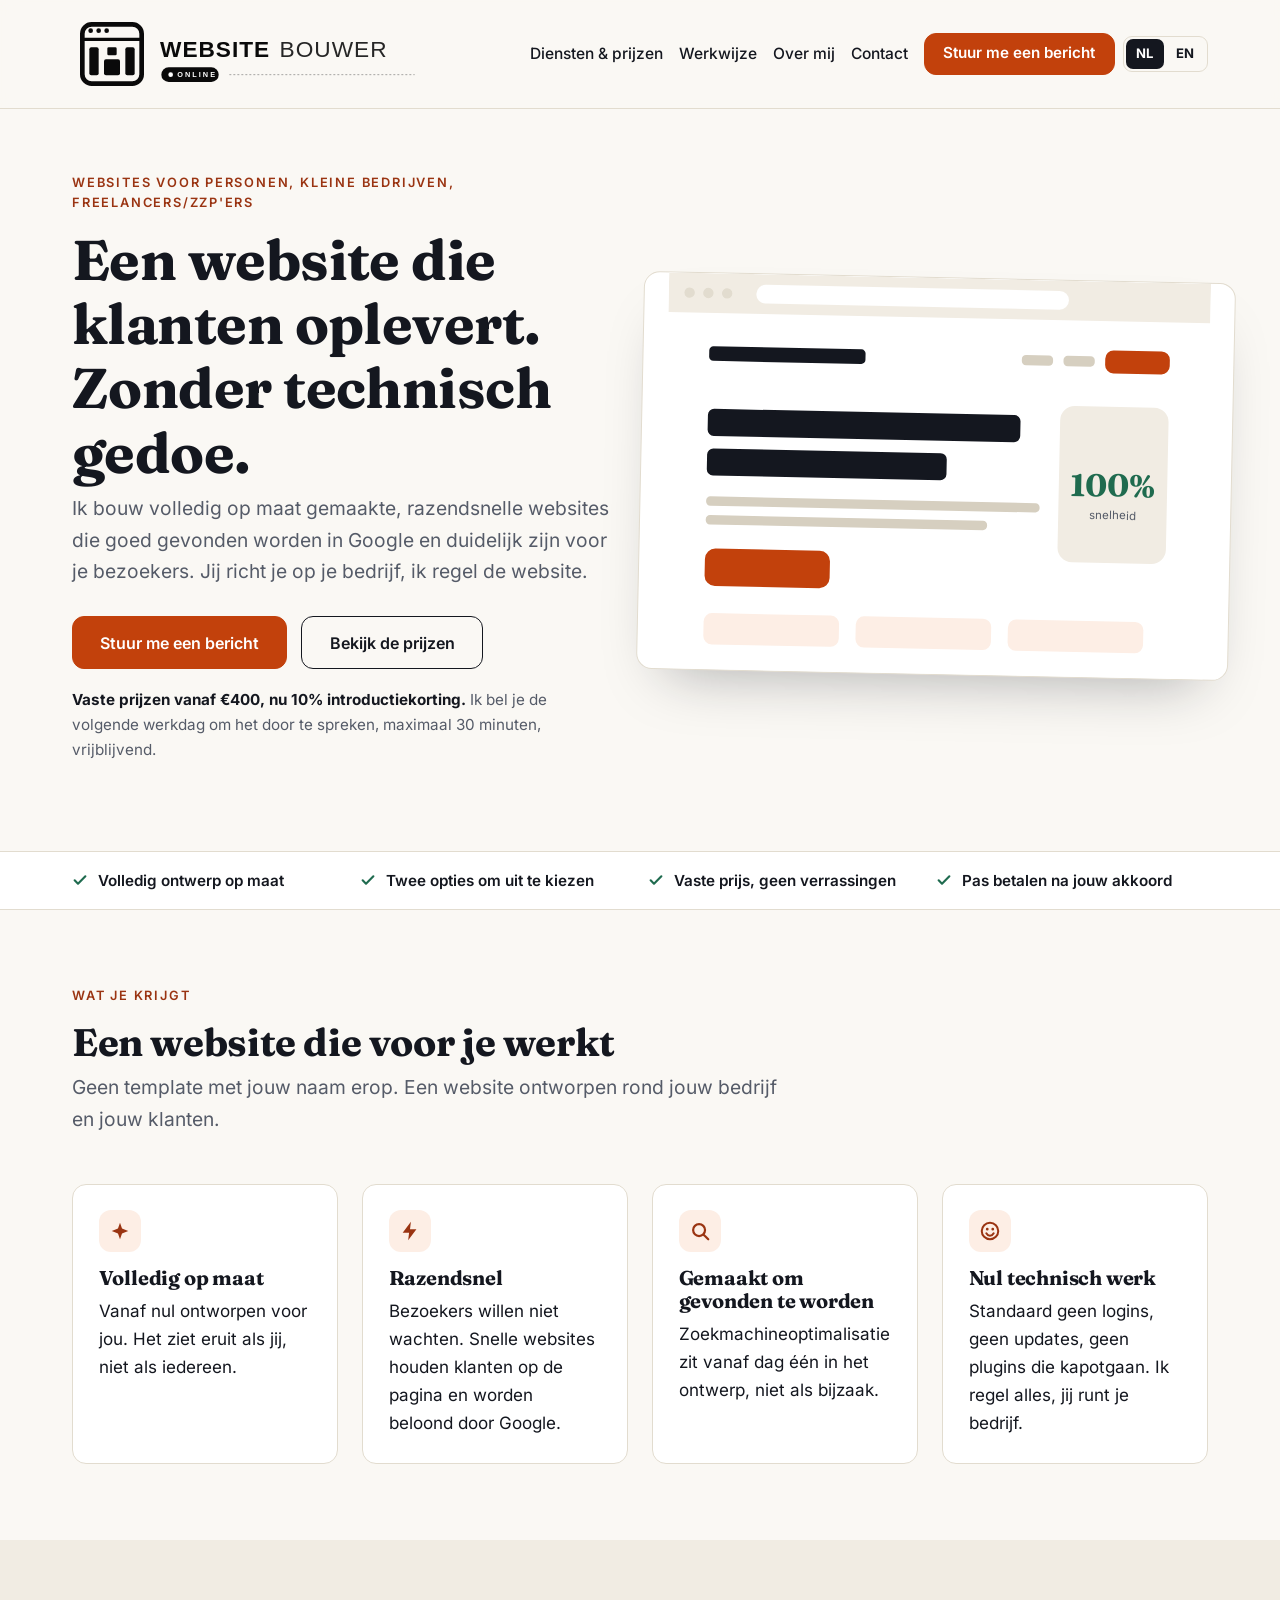
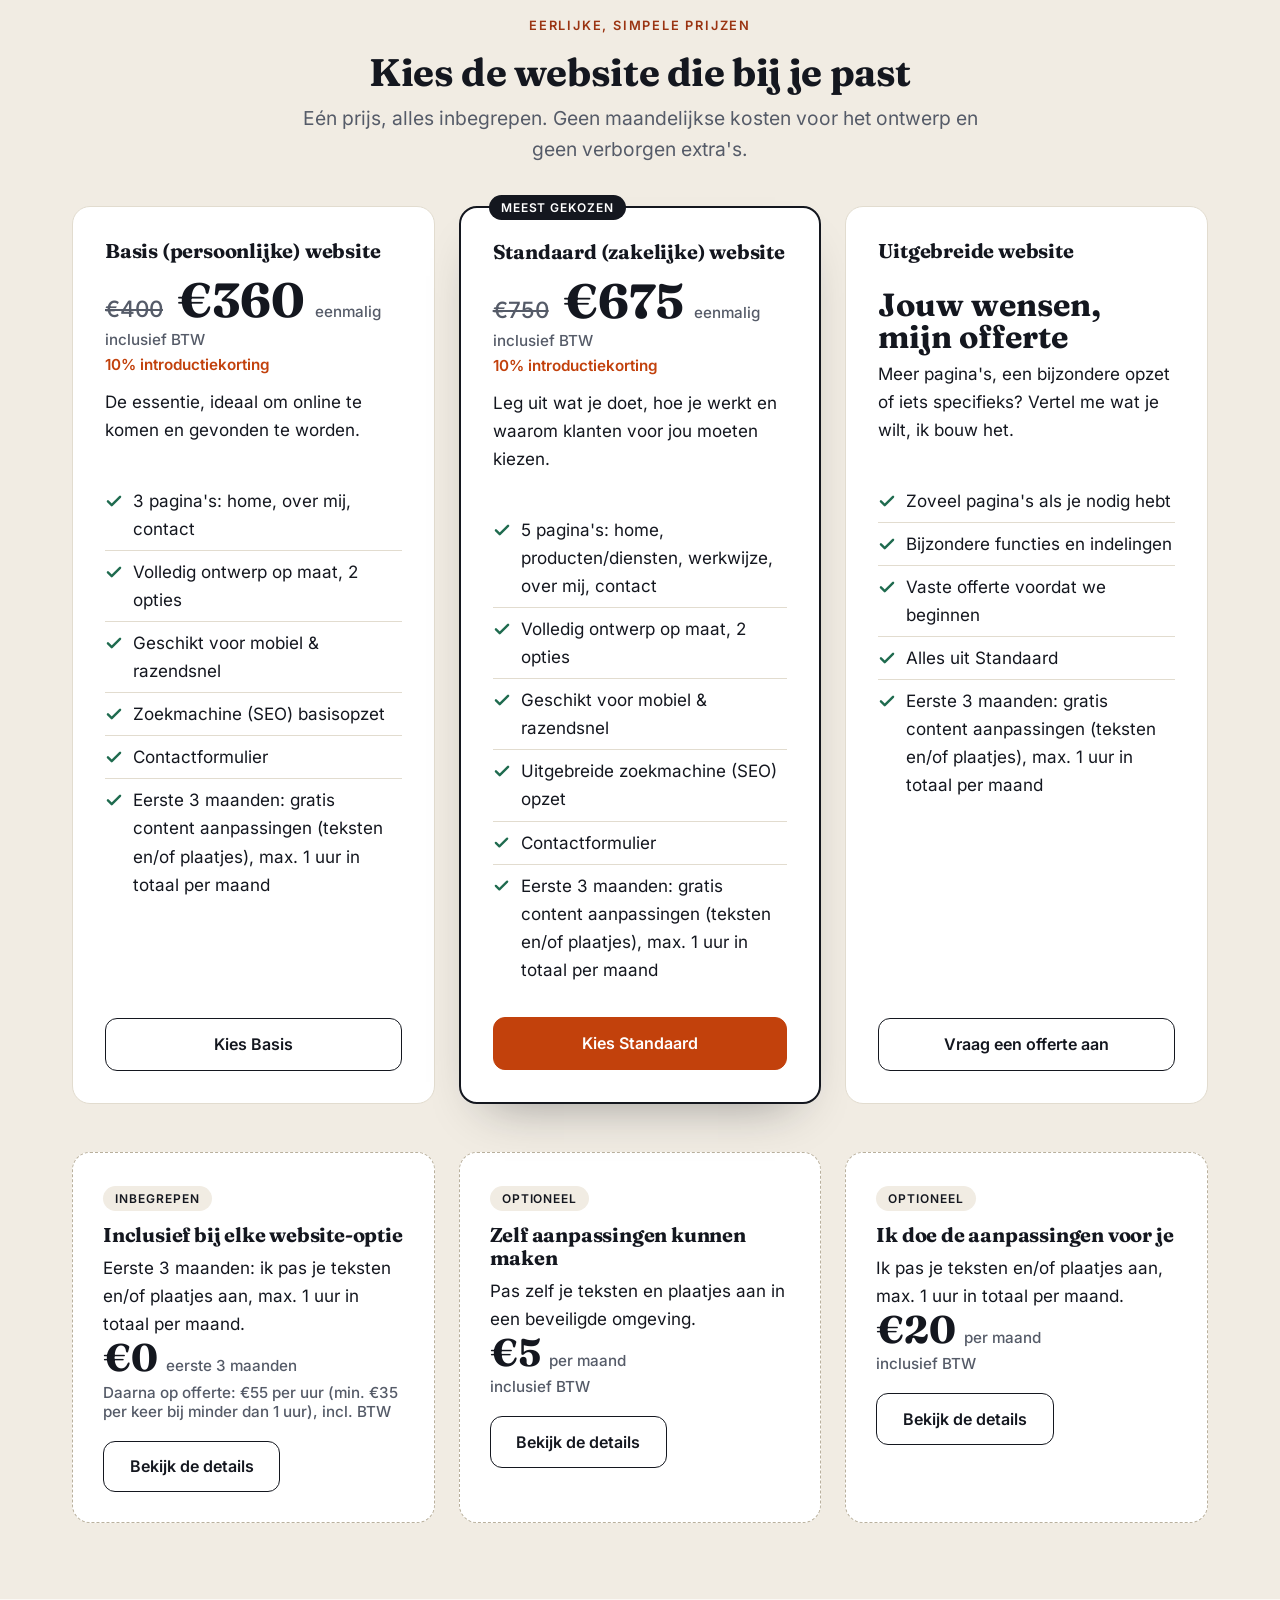
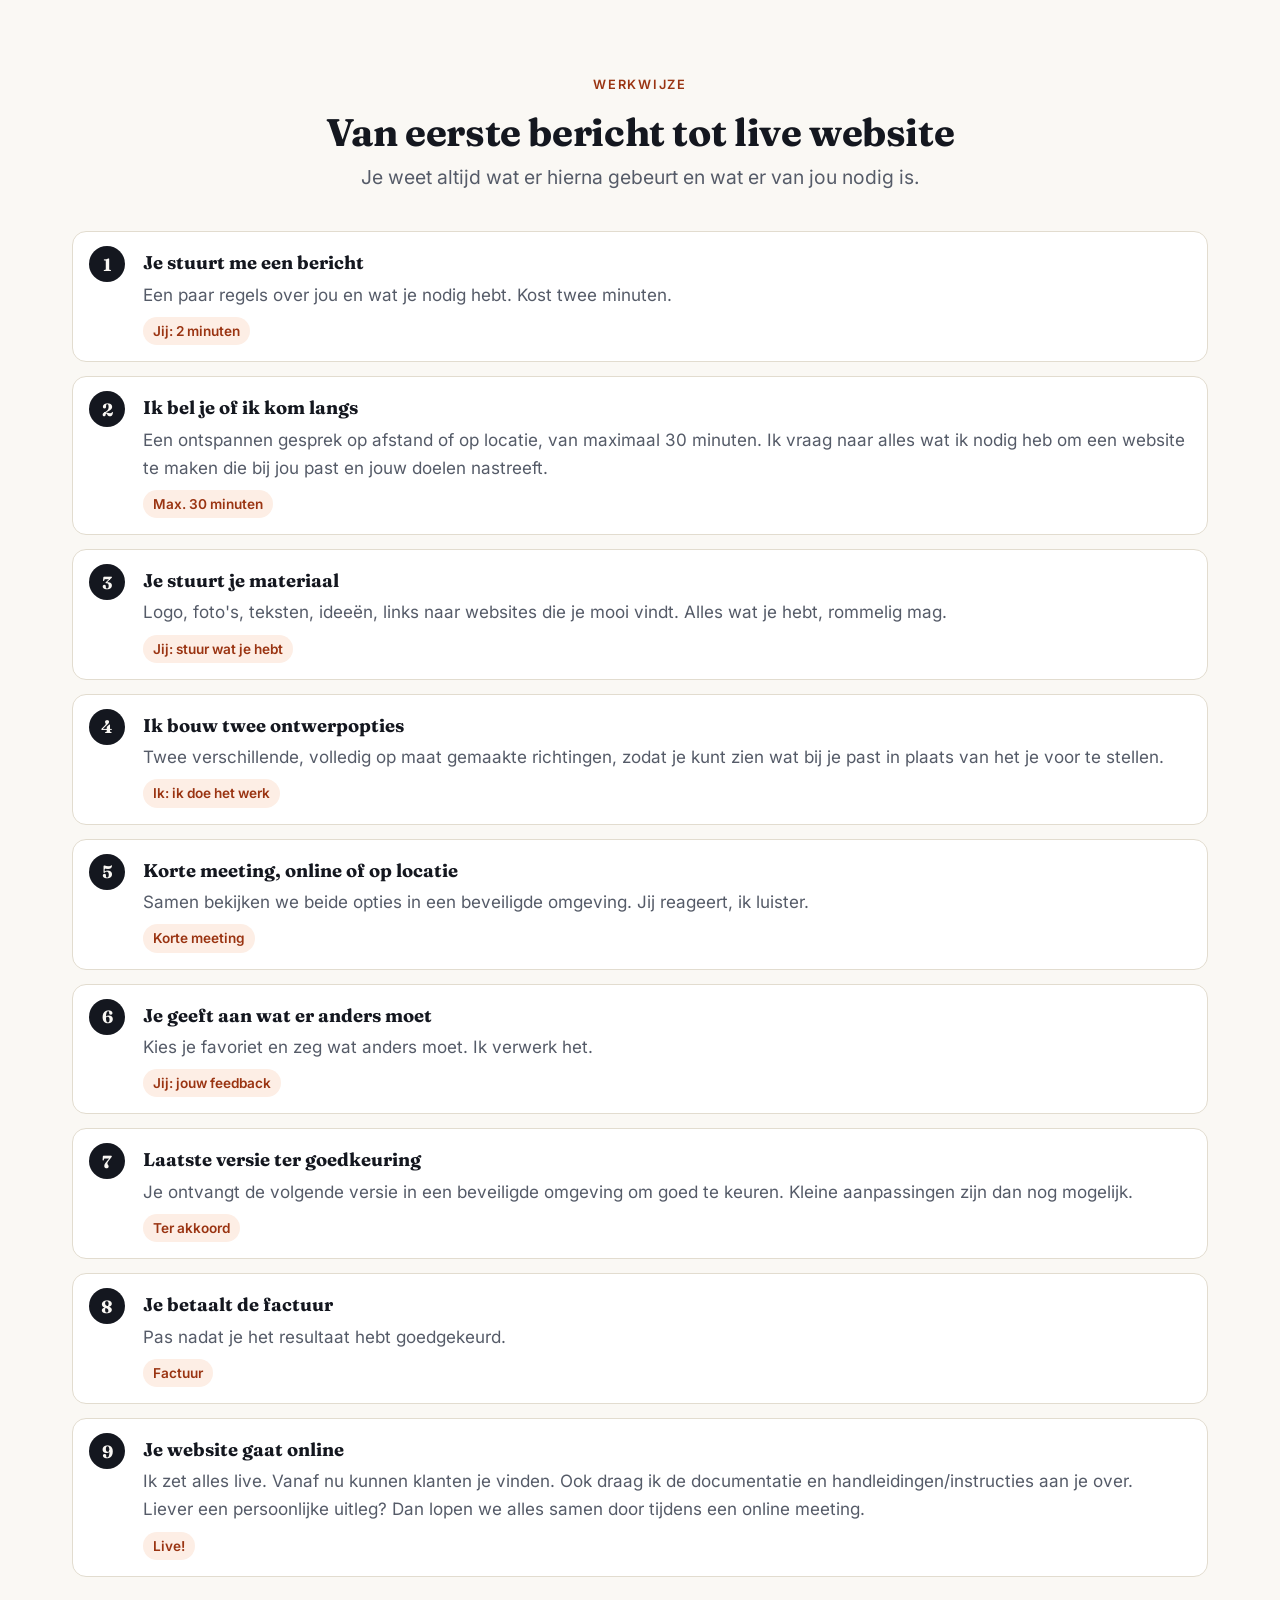
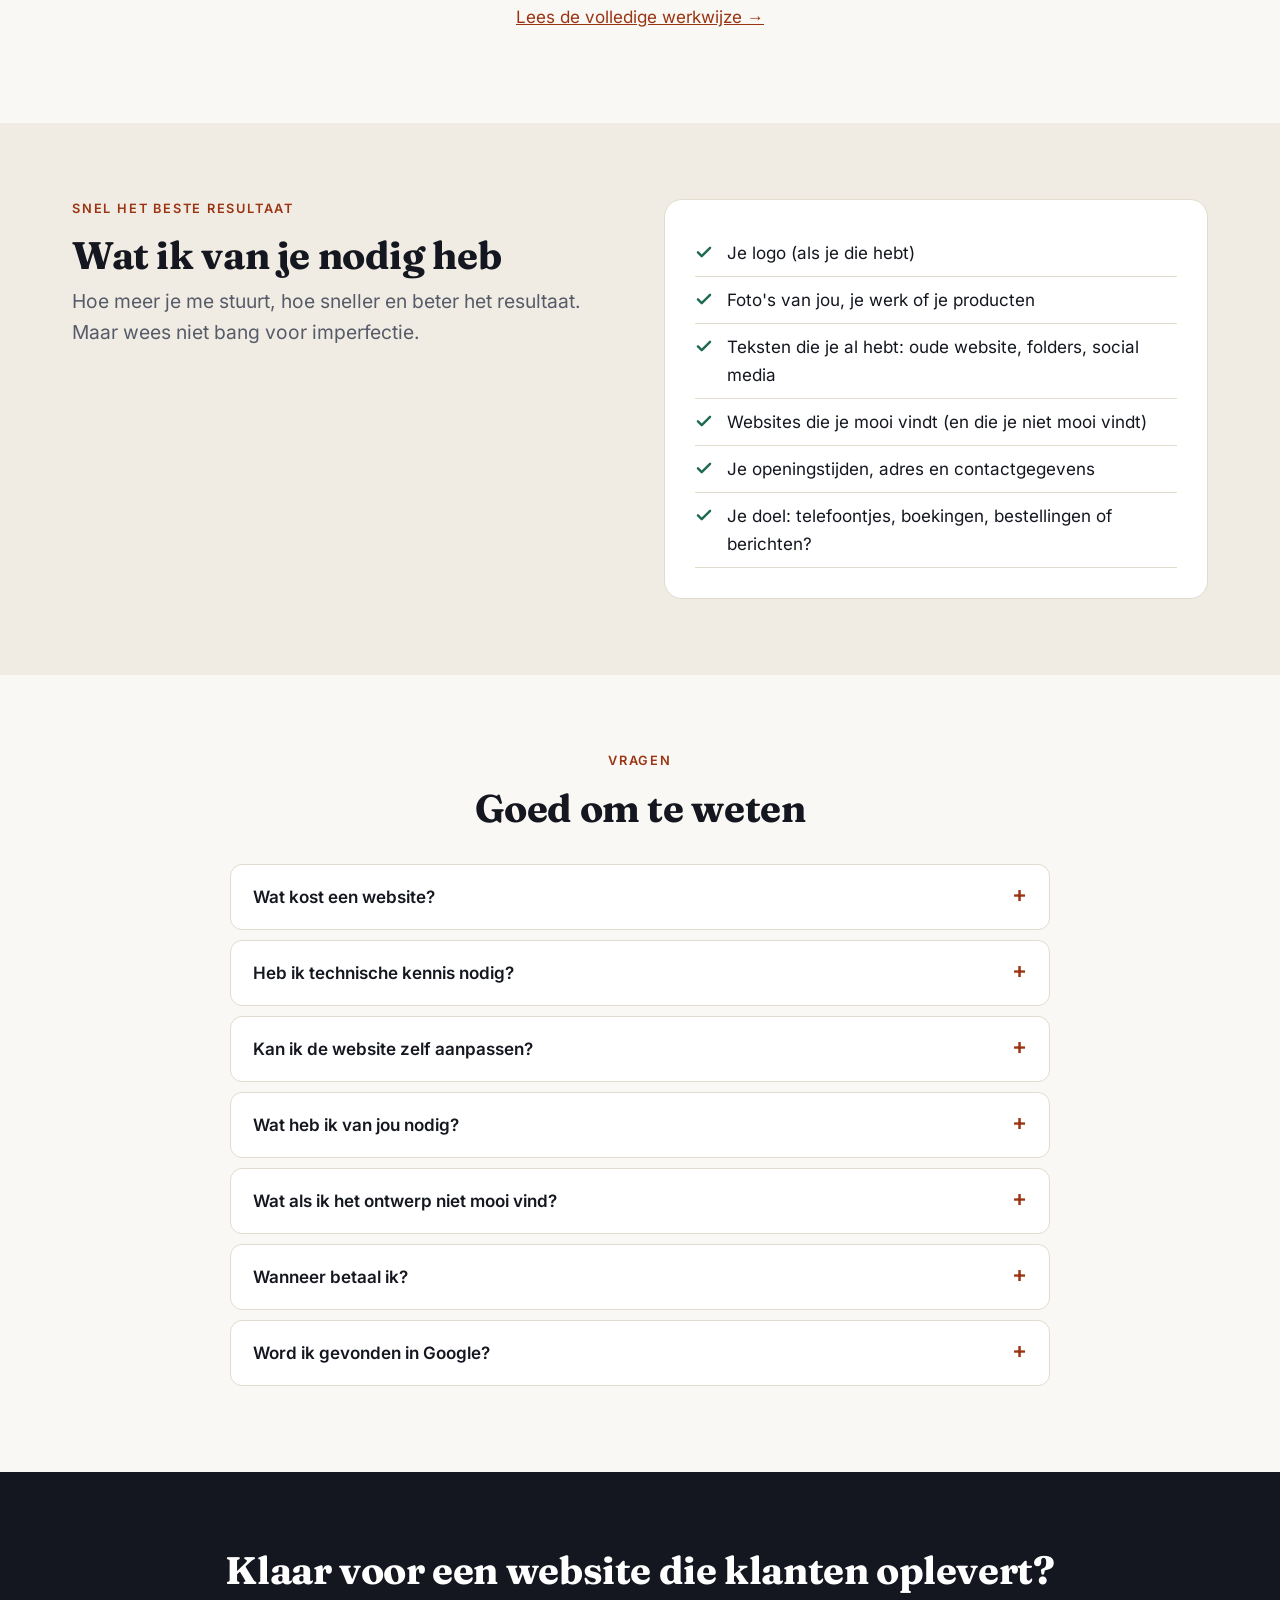
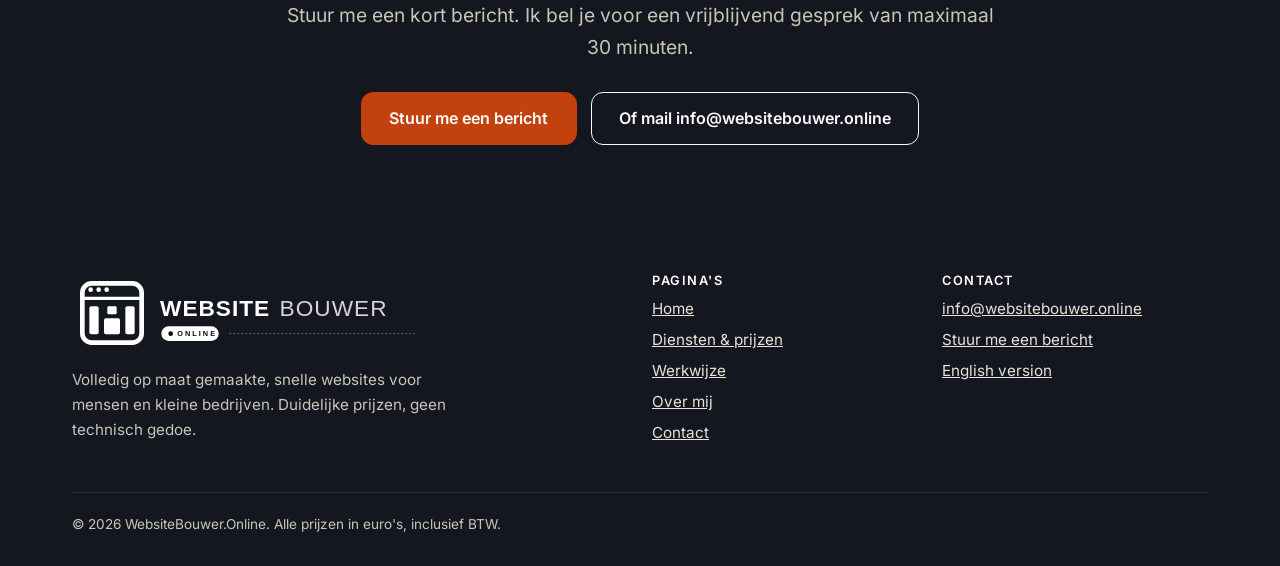
==== commit 47d1f794: "important changes" ====
--- a/index.html
+++ b/index.html
@@ -1 +1 @@
-<!doctype html> <html lang="nl"> <head> <meta charset="utf-8"> <meta name="viewport" content="width=device-width,initial-scale=1"> <title>Website laten maken voor zzp'ers en kleine bedrijven | vanaf €400</title> <meta name="description" content="Laat een volledig op maat gemaakte, snelle website bouwen vanaf €400. Nu 10% introductiekorting. Twee ontwerpopties, vaste prijs, geen technisch gedoe. Stuur een bericht en ik bel je."> <link rel="canonical" href="https://websitebouwer.online/"> <link rel="alternate" hreflang="nl" href="https://websitebouwer.online/"><link rel="alternate" hreflang="en" href="https://websitebouwer.online/en/"><link rel="alternate" hreflang="x-default" href="https://websitebouwer.online/"> <meta name="theme-color" content="#faf8f4"> <meta property="og:type" content="website"> <meta property="og:locale" content="nl_NL"> <meta property="og:title" content="Website laten maken voor zzp'ers en kleine bedrijven | vanaf €400"> <meta property="og:description" content="Laat een volledig op maat gemaakte, snelle website bouwen vanaf €400. Nu 10% introductiekorting. Twee ontwerpopties, vaste prijs, geen technisch gedoe. Stuur een bericht en ik bel je."> <meta property="og:url" content="https://websitebouwer.online/"> <meta property="og:image" content="https://websitebouwer.online/og-image.png"> <meta name="twitter:card" content="summary_large_image"> <link rel="icon" href="favicon.ico" sizes="48x48"> <link rel="icon" href="favicon.svg" type="image/svg+xml" sizes="any"> <link rel="apple-touch-icon" href="apple-touch-icon.png"> <link rel="manifest" href="site.webmanifest"> <link rel="stylesheet" href="styles.7dacace5.css"> <noscript><style>.navbar-collapse.collapse{display:block!important}</style></noscript> <script>document.documentElement.classList.add("js")</script> <script type="application/ld+json">{"@context": "https://schema.org", "@type": "ProfessionalService", "inLanguage": "nl", "name": "WebsiteBouwer.Online – websites op maat", "url": "https://websitebouwer.online/", "email": "info@websitebouwer.online", "priceRange": "€400 - €750+", "description": "Volledig op maat gemaakte, razendsnelle statische websites voor zzp'ers en kleine bedrijven. Vaste prijzen, zonder technisch gedoe.", "image": "https://websitebouwer.online/og-image.png", "hasOfferCatalog": {"@type": "OfferCatalog", "name": "Website pakketten", "itemListElement": [{"@type": "Offer", "name": "Basis (persoonlijke) website (3 pagina's)", "price": "400", "priceCurrency": "EUR", "itemOffered": {"@type": "Service", "name": "Website op maat: home, over mij, contact"}}, {"@type": "Offer", "name": "Standaard (zakelijke) website (5 pagina's)", "price": "750", "priceCurrency": "EUR", "itemOffered": {"@type": "Service", "name": "Website op maat: home, diensten, werkwijze, over mij, contact"}}]}}</script><script type="application/ld+json">{"@context": "https://schema.org", "@type": "FAQPage", "inLanguage": "nl", "mainEntity": [{"@type": "Question", "name": "Wat kost een website?", "acceptedAnswer": {"@type": "Answer", "text": "Een Basis website (3 pagina's) kost €400 en een Standaard website (5 pagina's) €750. Als introductieaanbieding krijg je nu 10% korting (Basis €360, Standaard €675). Heb je meer nodig, zoals een grotere site, een boekingspagina of iets bijzonders? Vertel me wat je wilt en je krijgt een vaste prijsofferte."}}, {"@type": "Question", "name": "Heb ik technische kennis nodig?", "acceptedAnswer": {"@type": "Answer", "text": "Nee, helemaal niet. Ik regel alles wat technisch is. Jij vertelt over je bedrijf, stuurt me wat je hebt (teksten, logo, foto's, voorbeelden) en zegt wat je wel en niet mooi vindt."}}, {"@type": "Question", "name": "Kan ik de website zelf aanpassen?", "acceptedAnswer": {"@type": "Answer", "text": "Standaard niet, en dat is een bewuste keuze. Er is geen login, geen plugin en geen update die kan stuklopen of gehackt kan worden. Wil je iets laten aanpassen? Stuur me een bericht. De eerste 3 maanden na betaling van de factuur is het eerste uur aanpassingen per maand gratis. Daarna, en voor extra uren, kost het €55 per uur, inclusief BTW (minimumbedrag €35 per keer). Voor grotere wijzigingen krijg je eerst een offerte. Wil je het toch zelf kunnen? Dan kan dat met de optie 'Zelf aanpassingen kunnen maken': €9 per maand, inclusief BTW, in een beveiligde omgeving. Je website zelf blijft statisch, dus snel en veilig."}}, {"@type": "Question", "name": "Wat heb ik van jou nodig?", "acceptedAnswer": {"@type": "Answer", "text": "Alles wat je al hebt: je logo, foto's, teksten, een lijst met diensten, openingstijden, links naar je social media en naar websites die je mooi vindt. Rommelig is prima, ik zoek het uit. Nog geen teksten? Dan bespreken we dat tijdens het telefoongesprek."}}, {"@type": "Question", "name": "Wat als ik het ontwerp niet mooi vind?", "acceptedAnswer": {"@type": "Answer", "text": "Je krijgt twee verschillende ontwerpopties en we bekijken ze samen in een korte meeting, online of op locatie. Jij zegt wat je graag anders wilt, en de volgende versie is hopelijk de versie die je goedkeurt. Een kleine aanpassing meer of minder is geen probleem."}}, {"@type": "Question", "name": "Wanneer betaal ik?", "acceptedAnswer": {"@type": "Answer", "text": "Nadat je de definitieve versie in een beveiligde omgeving hebt goedgekeurd, ontvang je de factuur. Zodra die betaald is, gaat je website online. Je betaalt dus niets voordat je het resultaat hebt gezien en goedgekeurd."}}, {"@type": "Question", "name": "Word ik gevonden in Google?", "acceptedAnswer": {"@type": "Answer", "text": "Elke site die ik bouw heeft een sterke zoekmachinebasis: razendsnel, geschikt voor mobiel, duidelijke paginatitels en beschrijvingen, een heldere structuur en de juiste technische opzet. Niemand kan eerlijk een nummer 1-positie beloven, maar je start met de best mogelijke basis."}}]}</script> </head> <body> <a class="skip" href="#main">Naar de inhoud</a> <header class="site"><nav class="navbar navbar-expand-xl" aria-label="Hoofdmenu"><div class="container"> <a class="navbar-brand brand" href="index.html" aria-label="WebsiteBouwer.Online – home"><img src="logo.svg" alt="WebsiteBouwer.Online" width="360" height="80"></a> <button class="navbar-toggler" aria-expanded="false" aria-controls="nav" aria-label="Menu" type="button"><span class="navbar-toggler-icon"></span></button> <div class="collapse navbar-collapse" id="nav"><ul class="navbar-nav ms-auto align-items-xl-center"><li class="nav-item"><a class="nav-link" href="diensten.html">Diensten & prijzen</a></li><li class="nav-item"><a class="nav-link" href="werkwijze.html">Werkwijze</a></li><li class="nav-item"><a class="nav-link" href="over-mij.html">Over mij</a></li><li class="nav-item"><a class="nav-link" href="contact.html">Contact</a></li><li class="nav-item ms-xl-2"><a class="btn btn-primary" href="contact.html">Stuur me een bericht</a></li><li class="langsw nav-item" aria-label="Taal"><a href="index.html" hreflang="nl" lang="nl" aria-current="true">NL</a><a href="en/index.html" hreflang="en" lang="en">EN</a></li></ul></div> </div></nav></header> <main id="main"> <section class="hero"><div class="container"><div class="row row-cols-1 row-cols-lg-2 align-items-center gy-5 gx-lg-5"> <div> <span class="eyebrow">Websites voor personen, kleine bedrijven, freelancers/zzp'ers</span> <h1>Een website die klanten oplevert. Zonder technisch gedoe.</h1> <p class="lead">Ik bouw volledig op maat gemaakte, razendsnelle websites die goed gevonden worden in Google en duidelijk zijn voor je bezoekers. Jij richt je op je bedrijf, ik regel de website.</p> <div class="actions"><a class="btn btn-primary btn-lg" href="contact.html">Stuur me een bericht</a><a class="btn btn-outline-dark btn-lg" href="diensten.html">Bekijk de prijzen</a></div> <p class="note"><b>Vaste prijzen vanaf €400, nu 10% introductiekorting.</b> Ik bel je de volgende werkdag om het door te spreken, maximaal 30 minuten, vrijblijvend.</p> </div> <div class="mock"><svg viewBox="0 0 520 380" role="img" aria-label="Illustratie van een nette, snelle website" xmlns="http://www.w3.org/2000/svg"> <rect width="520" height="380" fill="#fff"/><rect width="520" height="38" fill="#f1ece3"/> <circle cx="20" cy="19" r="5" fill="#e2dccf"/><circle cx="38" cy="19" r="5" fill="#e2dccf"/><circle cx="56" cy="19" r="5" fill="#e2dccf"/> <rect x="84" y="10" width="300" height="18" rx="9" fill="#fff"/> <rect x="40" y="70" width="150" height="14" rx="4" fill="#14171f"/> <rect x="340" y="72" width="30" height="10" rx="4" fill="#d6cfc0"/><rect x="380" y="72" width="30" height="10" rx="4" fill="#d6cfc0"/><rect x="420" y="66" width="62" height="22" rx="8" fill="#c2410c"/> <rect x="40" y="130" width="300" height="26" rx="6" fill="#14171f"/><rect x="40" y="168" width="230" height="26" rx="6" fill="#14171f"/> <rect x="40" y="214" width="320" height="9" rx="4" fill="#d6cfc0"/><rect x="40" y="232" width="270" height="9" rx="4" fill="#d6cfc0"/> <rect x="40" y="264" width="120" height="36" rx="10" fill="#c2410c"/> <rect x="40" y="326" width="130" height="30" rx="8" fill="#fdeee5"/><rect x="186" y="326" width="130" height="30" rx="8" fill="#fdeee5"/><rect x="332" y="326" width="130" height="30" rx="8" fill="#fdeee5"/> <rect x="378" y="120" width="104" height="150" rx="14" fill="#f1ece3"/> <text x="430" y="206" text-anchor="middle" font-family="Fraunces,Georgia,serif" font-size="30" font-weight="700" fill="#1f6b4f">100%</text> <text x="430" y="228" text-anchor="middle" font-family="Inter,Arial,sans-serif" font-size="11" fill="#555b68">snelheid</text> </svg></div> </div></div></section> <div class="strip"><div class="container"><ul class="row row-cols-1 row-cols-sm-2 row-cols-lg-4 g-3 list-unstyled mb-0 py-3"> <li class="col">Volledig ontwerp op maat</li><li class="col">Twee opties om uit te kiezen</li><li class="col">Vaste prijs, geen verrassingen</li><li class="col">Pas betalen na jouw akkoord</li> </ul></div></div> <section><div class="container"> <span class="eyebrow">Wat je krijgt</span> <h2>Een website die voor je werkt</h2> <p class="lead">Geen template met jouw naam erop. Een website ontworpen rond jouw bedrijf en jouw klanten.</p> <div class="row row-cols-1 row-cols-sm-2 row-cols-lg-4 g-4 mt-4"> <div class="col"><div class="card h-100"><div class="card-body"><div class="ico"><svg viewBox="0 0 24 24" aria-hidden="true"><path fill="currentColor" d="M12 3l2.2 6.3L21 12l-6.8 2.7L12 21l-2.2-6.3L3 12l6.8-2.7z"/></svg></div><h3>Volledig op maat</h3><p>Vanaf nul ontworpen voor jou. Het ziet eruit als jij, niet als iedereen.</p></div></div></div> <div class="col"><div class="card h-100"><div class="card-body"><div class="ico"><svg viewBox="0 0 24 24" aria-hidden="true"><path fill="currentColor" d="M13 2L4 14h7l-1 8 9-12h-7z"/></svg></div><h3>Razendsnel</h3><p>Bezoekers willen niet wachten. Snelle websites houden klanten op de pagina en worden beloond door Google.</p></div></div></div> <div class="col"><div class="card h-100"><div class="card-body"><div class="ico"><svg viewBox="0 0 24 24" aria-hidden="true" fill="none" stroke="currentColor" stroke-width="2.4" stroke-linecap="round"><circle cx="11" cy="11" r="6.5"/><path d="M16 16l5 5"/></svg></div><h3>Gemaakt om gevonden te worden</h3><p>Zoekmachineoptimalisatie zit vanaf dag één in het ontwerp, niet als bijzaak.</p></div></div></div> <div class="col"><div class="card h-100"><div class="card-body"><div class="ico"><svg viewBox="0 0 24 24" aria-hidden="true" fill="none" stroke="currentColor" stroke-width="2.2" stroke-linecap="round"><circle cx="12" cy="12" r="9"/><path d="M8 14.5c1 1.8 2.4 2.7 4 2.7s3-.9 4-2.7"/><path d="M9 10v.01M15 10v.01" stroke-width="3"/></svg></div><h3>Nul technisch werk</h3><p>Geen logins, geen updates, geen plugins die kapotgaan. Ik regel alles, jij runt je bedrijf.</p></div></div></div> </div> </div></section> <section class="alt"><div class="container"> <div class="center"><span class="eyebrow">Eerlijke, simpele prijzen</span> <h2>Kies de website die bij je past</h2> <p class="lead">Eén prijs, alles inbegrepen. Geen maandelijkse kosten voor het ontwerp en geen verborgen extra's.</p></div> <div class="row row-cols-1 row-cols-lg-3 g-4 mt-3 align-items-stretch"> <div class="col"><article class="plan h-100"><h3>Basis (persoonlijke) website</h3><p class="price"><s class="was">€400</s> €360 <small>eenmalig</small><small class="vat">inclusief BTW</small><small class="intro">10% introductiekorting</small></p> <p>De essentie, ideaal om online te komen en gevonden te worden.</p> <ul><li>3 pagina's: home, over mij, contact</li><li>Volledig ontwerp op maat, 2 opties</li><li>Geschikt voor mobiel & razendsnel</li><li>Zoekmachine (SEO) basisopzet</li><li>Contactformulier</li><li>Gedurende de eerste 3 maanden zijn aanpassingen voor maximaal 1 uur per maand in totaal, gratis</li></ul> <a class="btn btn-outline-dark btn-lg" href="contact.html">Kies Basis</a></article></div> <div class="col"><article class="plan h-100 pop"><span class="tag">Meest gekozen</span><h3>Standaard (zakelijke) website</h3><p class="price"><s class="was">€750</s> €675 <small>eenmalig</small><small class="vat">inclusief BTW</small><small class="intro">10% introductiekorting</small></p> <p>Leg uit wat je doet, hoe je werkt en waarom klanten voor jou moeten kiezen.</p> <ul><li>5 pagina's: home, producten/diensten, werkwijze, over mij, contact</li><li>Volledig ontwerp op maat, 2 opties</li><li>Geschikt voor mobiel & razendsnel</li><li>Uitgebreide zoekmachine (SEO) opzet</li><li>Contactformulier</li><li>Gedurende de eerste 3 maanden zijn aanpassingen voor maximaal 1 uur per maand in totaal, gratis</li></ul> <a class="btn btn-primary btn-lg" href="contact.html">Kies Standaard</a></article></div> <div class="col"><article class="plan h-100"><h3>Uitgebreide website</h3><p class="price q">Jouw wensen,<br>mijn offerte</p> <p>Meer pagina's, een bijzondere opzet of iets specifieks? Vertel me wat je wilt, ik bouw het.</p> <ul><li>Zoveel pagina's als je nodig hebt</li><li>Bijzondere functies en indelingen</li><li>Vaste offerte voordat we beginnen</li><li>Alles uit Standaard</li><li>Gedurende de eerste 3 maanden zijn aanpassingen voor maximaal 1 uur per maand in totaal, gratis</li></ul> <a class="btn btn-outline-dark btn-lg" href="contact.html">Vraag een offerte aan</a></article></div> </div><div class="addon mt-4"><div class="row align-items-center gy-3 gx-lg-5"> <div class="col-lg-8"><span class="tag">Optioneel</span> <h3>Zelf aanpassingen kunnen maken</h3> <p>Wil je toch zelf aanpassingen kunnen maken (teksten aanpassen of plaatjes veranderen)? Ik zorg voor een beveiligde omgeving waar je dat kunt doen. Maar de website die je op internet ziet, met de aangepaste tekst of plaatjes, blijft statisch, dus snel en veilig.</p></div> <div class="col-lg-4"><p class="price">€9 <small>per maand</small><small class="vat">inclusief BTW</small></p> <p class="addon-note">Abonnement, ingaand na de eerste maand na oplevering.</p> <a class="btn btn-outline-dark btn-lg" href="contact.html">Vraag naar deze optie</a></div> </div></div> <p class="center" style="margin-top:26px;color:var(--muted)">Na betaling: <b style="color:var(--ink)">Gedurende de eerste 3 maanden zijn aanpassingen voor maximaal 1 uur per maand in totaal, gratis.</b> Daarna of meer nodig? €55 per uur, inclusief BTW (minimumbedrag €35 per keer), altijd eerst met een offerte.</p> </div></section> <section><div class="container"> <div class="center"><span class="eyebrow">Werkwijze</span><h2>Van eerste bericht tot live website</h2> <p class="lead">Je weet altijd wat er hierna gebeurt en wat er van jou nodig is.</p></div> <ol class="steps compact"><li><strong>Je stuurt me een bericht</strong><span>Een paar regels over jou en wat je nodig hebt. Kost twee minuten.</span><br><em>Jij: 2 minuten</em></li><li><strong>Ik bel je of ik kom langs</strong><span>Een ontspannen gesprek op afstand of op locatie, van maximaal 30 minuten. Ik vraag naar alles wat ik nodig heb om een website te maken die bij jou past en jouw doelen nastreeft.</span><br><em>Max. 30 minuten</em></li><li><strong>Je stuurt je materiaal</strong><span>Logo, foto's, teksten, ideeën, links naar websites die je mooi vindt. Alles wat je hebt, rommelig mag.</span><br><em>Jij: stuur wat je hebt</em></li><li><strong>Ik bouw twee ontwerpopties</strong><span>Twee verschillende, volledig op maat gemaakte richtingen, zodat je kunt zien wat bij je past in plaats van het je voor te stellen.</span><br><em>Ik: ik doe het werk</em></li><li><strong>Korte meeting, online of op locatie</strong><span>Samen bekijken we beide opties in een beveiligde omgeving. Jij reageert, ik luister.</span><br><em>Korte meeting</em></li><li><strong>Je geeft aan wat er anders moet</strong><span>Kies je favoriet en zeg wat anders moet. Ik verwerk het.</span><br><em>Jij: jouw feedback</em></li><li><strong>Laatste versie ter goedkeuring</strong><span>Je ontvangt de volgende versie in een beveiligde omgeving om goed te keuren. Kleine aanpassingen zijn dan nog mogelijk.</span><br><em>Ter akkoord</em></li><li><strong>Je betaalt de factuur</strong><span>Pas nadat je het resultaat hebt goedgekeurd.</span><br><em>Factuur</em></li><li><strong>Je website gaat online</strong><span>Ik zet alles live. Vanaf nu kunnen klanten je vinden. Ook draag ik de documentatie en handleidingen/instructies aan je over. Liever een persoonlijke uitleg? Dan lopen we alles samen door tijdens een online meeting.</span><br><em>Live!</em></li></ol> <p class="center" style="margin-top:26px"><a href="werkwijze.html">Lees de volledige werkwijze →</a></p> </div></section> <section class="alt"><div class="container"><div class="row row-cols-1 row-cols-md-2 gy-5 gx-lg-5 align-items-start"> <div><span class="eyebrow">Snel het beste resultaat</span><h2>Wat ik van je nodig heb</h2> <p class="lead">Hoe meer je me stuurt, hoe sneller en beter het resultaat. Maar wees niet bang voor imperfectie.</p></div> <div><div class="panel"><ul class="check"> <li>Je logo (als je die hebt)</li><li>Foto's van jou, je werk of je producten</li> <li>Teksten die je al hebt: oude website, folders, social media</li> <li>Websites die je mooi vindt (en die je niet mooi vindt)</li><li>Je openingstijden, adres en contactgegevens</li> <li>Je doel: telefoontjes, boekingen, bestellingen of berichten?</li></ul></div></div> </div></div></section> <section><div class="container"><div class="center"><span class="eyebrow">Vragen</span><h2>Goed om te weten</h2></div><div class="faq"><details><summary>Wat kost een website?</summary><p>Een Basis website (3 pagina's) kost €400 en een Standaard website (5 pagina's) €750. Als introductieaanbieding krijg je nu 10% korting (Basis €360, Standaard €675). Heb je meer nodig, zoals een grotere site, een boekingspagina of iets bijzonders? Vertel me wat je wilt en je krijgt een vaste prijsofferte.</p></details><details><summary>Heb ik technische kennis nodig?</summary><p>Nee, helemaal niet. Ik regel alles wat technisch is. Jij vertelt over je bedrijf, stuurt me wat je hebt (teksten, logo, foto's, voorbeelden) en zegt wat je wel en niet mooi vindt.</p></details><details><summary>Kan ik de website zelf aanpassen?</summary><p>Standaard niet, en dat is een bewuste keuze. Er is geen login, geen plugin en geen update die kan stuklopen of gehackt kan worden. Wil je iets laten aanpassen? Stuur me een bericht. De eerste 3 maanden na betaling van de factuur is het eerste uur aanpassingen per maand gratis. Daarna, en voor extra uren, kost het €55 per uur, inclusief BTW (minimumbedrag €35 per keer). Voor grotere wijzigingen krijg je eerst een offerte. Wil je het toch zelf kunnen? Dan kan dat met de optie 'Zelf aanpassingen kunnen maken': €9 per maand, inclusief BTW, in een beveiligde omgeving. Je website zelf blijft statisch, dus snel en veilig.</p></details><details><summary>Wat heb ik van jou nodig?</summary><p>Alles wat je al hebt: je logo, foto's, teksten, een lijst met diensten, openingstijden, links naar je social media en naar websites die je mooi vindt. Rommelig is prima, ik zoek het uit. Nog geen teksten? Dan bespreken we dat tijdens het telefoongesprek.</p></details><details><summary>Wat als ik het ontwerp niet mooi vind?</summary><p>Je krijgt twee verschillende ontwerpopties en we bekijken ze samen in een korte meeting, online of op locatie. Jij zegt wat je graag anders wilt, en de volgende versie is hopelijk de versie die je goedkeurt. Een kleine aanpassing meer of minder is geen probleem.</p></details><details><summary>Wanneer betaal ik?</summary><p>Nadat je de definitieve versie in een beveiligde omgeving hebt goedgekeurd, ontvang je de factuur. Zodra die betaald is, gaat je website online. Je betaalt dus niets voordat je het resultaat hebt gezien en goedgekeurd.</p></details><details><summary>Word ik gevonden in Google?</summary><p>Elke site die ik bouw heeft een sterke zoekmachinebasis: razendsnel, geschikt voor mobiel, duidelijke paginatitels en beschrijvingen, een heldere structuur en de juiste technische opzet. Niemand kan eerlijk een nummer 1-positie beloven, maar je start met de best mogelijke basis.</p></details></div></div></section> <section class="dark cta"><div class="container"> <h2>Klaar voor een website die klanten oplevert?</h2><p class="lead">Stuur me een kort bericht. Ik bel je voor een vrijblijvend gesprek van maximaal 30 minuten.</p> <div class="actions"><a class="btn btn-primary btn-lg" href="contact.html">Stuur me een bericht</a><a class="btn btn-outline-light btn-lg" href="mailto:info@websitebouwer.online">Of mail info@websitebouwer.online</a></div> </div></section> </main> <footer class="site"><div class="container"> <div class="row g-4"> <div class="col-md-6"><a class="brand" href="index.html" aria-label="WebsiteBouwer.Online – home"><img src="logo-dark.svg" alt="WebsiteBouwer.Online" width="360" height="80"></a> <p style="margin-top:14px;max-width:38ch">Volledig op maat gemaakte, snelle websites voor mensen en kleine bedrijven. Duidelijke prijzen, geen technisch gedoe.</p></div> <div class="col-6 col-md-3"><h3>Pagina's</h3><ul><li><a href="index.html">Home</a></li><li><a href="diensten.html">Diensten & prijzen</a></li><li><a href="werkwijze.html">Werkwijze</a></li><li><a href="over-mij.html">Over mij</a></li><li><a href="contact.html">Contact</a></li></ul></div> <div class="col-6 col-md-3"><h3>Contact</h3><ul><li><a href="mailto:info@websitebouwer.online">info@<wbr>websitebouwer.online</a></li><li><a href="contact.html">Stuur me een bericht</a></li><li><a href="en/index.html" hreflang="en" lang="en">English version</a></li></ul></div> </div> <div class="legal">© 2026 WebsiteBouwer.Online. Alle prijzen in euro's, inclusief BTW.</div> </div></footer> <script>!function(){var e=document.querySelector(".navbar-toggler"),t=document.getElementById("nav");e&&e.addEventListener("click",function(){var n=t.classList.toggle("show");e.setAttribute("aria-expanded",n)})}()</script> </body> </html> +<!doctype html> <html lang="nl"> <head> <meta charset="utf-8"> <meta name="viewport" content="width=device-width,initial-scale=1"> <title>Website laten maken voor zzp'ers en kleine bedrijven | vanaf €400</title> <meta name="description" content="Laat een volledig op maat gemaakte, snelle website bouwen vanaf €400. Nu 10% introductiekorting. Twee ontwerpopties, vaste prijs, geen technisch gedoe. Stuur een bericht en ik bel je."> <link rel="canonical" href="https://websitebouwer.online/"> <link rel="alternate" hreflang="nl" href="https://websitebouwer.online/"><link rel="alternate" hreflang="en" href="https://websitebouwer.online/en/"><link rel="alternate" hreflang="x-default" href="https://websitebouwer.online/"> <meta name="theme-color" content="#faf8f4"> <meta property="og:type" content="website"> <meta property="og:locale" content="nl_NL"> <meta property="og:title" content="Website laten maken voor zzp'ers en kleine bedrijven | vanaf €400"> <meta property="og:description" content="Laat een volledig op maat gemaakte, snelle website bouwen vanaf €400. Nu 10% introductiekorting. Twee ontwerpopties, vaste prijs, geen technisch gedoe. Stuur een bericht en ik bel je."> <meta property="og:url" content="https://websitebouwer.online/"> <meta property="og:image" content="https://websitebouwer.online/og-image.png"> <meta name="twitter:card" content="summary_large_image"> <link rel="icon" href="favicon.ico" sizes="48x48"> <link rel="icon" href="favicon.svg" type="image/svg+xml" sizes="any"> <link rel="apple-touch-icon" href="apple-touch-icon.png"> <link rel="manifest" href="site.webmanifest"> <link rel="stylesheet" href="styles.7dacace5.css"> <noscript><style>.navbar-collapse.collapse{display:block!important}</style></noscript> <script>document.documentElement.classList.add("js")</script> <script type="application/ld+json">{"@context": "https://schema.org", "@type": "ProfessionalService", "inLanguage": "nl", "name": "WebsiteBouwer.Online – websites op maat", "url": "https://websitebouwer.online/", "email": "info@websitebouwer.online", "priceRange": "€400 - €750+", "description": "Volledig op maat gemaakte, razendsnelle statische websites voor zzp'ers en kleine bedrijven. Vaste prijzen, zonder technisch gedoe.", "image": "https://websitebouwer.online/og-image.png", "hasOfferCatalog": {"@type": "OfferCatalog", "name": "Website pakketten", "itemListElement": [{"@type": "Offer", "name": "Basis (persoonlijke) website (3 pagina's)", "price": "400", "priceCurrency": "EUR", "itemOffered": {"@type": "Service", "name": "Website op maat: home, over mij, contact"}}, {"@type": "Offer", "name": "Standaard (zakelijke) website (5 pagina's)", "price": "750", "priceCurrency": "EUR", "itemOffered": {"@type": "Service", "name": "Website op maat: home, diensten, werkwijze, over mij, contact"}}]}}</script><script type="application/ld+json">{"@context": "https://schema.org", "@type": "FAQPage", "inLanguage": "nl", "mainEntity": [{"@type": "Question", "name": "Wat kost een website?", "acceptedAnswer": {"@type": "Answer", "text": "Een Basis website (3 pagina's) kost €400 en een Standaard website (5 pagina's) €750. Als introductieaanbieding krijg je nu 10% korting (Basis €360, Standaard €675). Heb je meer nodig, zoals een grotere site, een boekingspagina of iets bijzonders? Vertel me wat je wilt en je krijgt een vaste prijsofferte."}}, {"@type": "Question", "name": "Heb ik technische kennis nodig?", "acceptedAnswer": {"@type": "Answer", "text": "Nee, helemaal niet. Ik regel alles wat technisch is. Jij vertelt over je bedrijf, stuurt me wat je hebt (teksten, logo, foto's, voorbeelden) en zegt wat je wel en niet mooi vindt."}}, {"@type": "Question", "name": "Kan ik de website zelf aanpassen?", "acceptedAnswer": {"@type": "Answer", "text": "Standaard niet, en dat is een bewuste keuze: je website blijft statisch, dus snel en veilig. De eerste 3 maanden zijn content aanpassingen door mij inbegrepen. Daarnaast kun je kiezen voor een optioneel abonnement: zelf aanpassingen maken, of mij de aanpassingen laten doen. Alle details en prijzen staan op de pagina Diensten & prijzen."}}, {"@type": "Question", "name": "Wat heb ik van jou nodig?", "acceptedAnswer": {"@type": "Answer", "text": "Alles wat je al hebt: je logo, foto's, teksten, een lijst met diensten, openingstijden, links naar je social media en naar websites die je mooi vindt. Rommelig is prima, ik zoek het uit. Nog geen teksten? Dan bespreken we dat tijdens het telefoongesprek."}}, {"@type": "Question", "name": "Wat als ik het ontwerp niet mooi vind?", "acceptedAnswer": {"@type": "Answer", "text": "Je krijgt twee verschillende ontwerpopties en we bekijken ze samen in een korte meeting, online of op locatie. Jij zegt wat je graag anders wilt, en de volgende versie is hopelijk de versie die je goedkeurt. Een kleine aanpassing meer of minder is geen probleem."}}, {"@type": "Question", "name": "Wanneer betaal ik?", "acceptedAnswer": {"@type": "Answer", "text": "Nadat je de definitieve versie in een beveiligde omgeving hebt goedgekeurd, ontvang je de factuur. Zodra die betaald is, gaat je website online. Je betaalt dus niets voordat je het resultaat hebt gezien en goedgekeurd."}}, {"@type": "Question", "name": "Word ik gevonden in Google?", "acceptedAnswer": {"@type": "Answer", "text": "Elke site die ik bouw heeft een sterke zoekmachinebasis: razendsnel, geschikt voor mobiel, duidelijke paginatitels en beschrijvingen, een heldere structuur en de juiste technische opzet. Niemand kan eerlijk een nummer 1-positie beloven, maar je start met de best mogelijke basis."}}]}</script> </head> <body> <a class="skip" href="#main">Naar de inhoud</a> <header class="site"><nav class="navbar navbar-expand-xl" aria-label="Hoofdmenu"><div class="container"> <a class="navbar-brand brand" href="index.html" aria-label="WebsiteBouwer.Online – home"><img src="logo.svg" alt="WebsiteBouwer.Online" width="360" height="80"></a> <button class="navbar-toggler" aria-expanded="false" aria-controls="nav" aria-label="Menu" type="button"><span class="navbar-toggler-icon"></span></button> <div class="collapse navbar-collapse" id="nav"><ul class="navbar-nav ms-auto align-items-xl-center"><li class="nav-item"><a class="nav-link" href="diensten.html">Diensten & prijzen</a></li><li class="nav-item"><a class="nav-link" href="werkwijze.html">Werkwijze</a></li><li class="nav-item"><a class="nav-link" href="over-mij.html">Over mij</a></li><li class="nav-item"><a class="nav-link" href="contact.html">Contact</a></li><li class="nav-item ms-xl-2"><a class="btn btn-primary" href="contact.html">Stuur me een bericht</a></li><li class="langsw nav-item" aria-label="Taal"><a href="index.html" hreflang="nl" lang="nl" aria-current="true">NL</a><a href="en/index.html" hreflang="en" lang="en">EN</a></li></ul></div> </div></nav></header> <main id="main"> <section class="hero"><div class="container"><div class="row row-cols-1 row-cols-lg-2 align-items-center gy-5 gx-lg-5"> <div> <span class="eyebrow">Websites voor personen, kleine bedrijven, freelancers/zzp'ers</span> <h1>Een website die klanten oplevert. Zonder technisch gedoe.</h1> <p class="lead">Ik bouw volledig op maat gemaakte, razendsnelle websites die goed gevonden worden in Google en duidelijk zijn voor je bezoekers. Jij richt je op je bedrijf, ik regel de website.</p> <div class="actions"><a class="btn btn-primary btn-lg" href="contact.html">Stuur me een bericht</a><a class="btn btn-outline-dark btn-lg" href="diensten.html">Bekijk de prijzen</a></div> <p class="note"><b>Vaste prijzen vanaf €400, nu 10% introductiekorting.</b> Ik bel je de volgende werkdag om het door te spreken, maximaal 30 minuten, vrijblijvend.</p> </div> <div class="mock"><svg viewBox="0 0 520 380" role="img" aria-label="Illustratie van een nette, snelle website" xmlns="http://www.w3.org/2000/svg"> <rect width="520" height="380" fill="#fff"/><rect width="520" height="38" fill="#f1ece3"/> <circle cx="20" cy="19" r="5" fill="#e2dccf"/><circle cx="38" cy="19" r="5" fill="#e2dccf"/><circle cx="56" cy="19" r="5" fill="#e2dccf"/> <rect x="84" y="10" width="300" height="18" rx="9" fill="#fff"/> <rect x="40" y="70" width="150" height="14" rx="4" fill="#14171f"/> <rect x="340" y="72" width="30" height="10" rx="4" fill="#d6cfc0"/><rect x="380" y="72" width="30" height="10" rx="4" fill="#d6cfc0"/><rect x="420" y="66" width="62" height="22" rx="8" fill="#c2410c"/> <rect x="40" y="130" width="300" height="26" rx="6" fill="#14171f"/><rect x="40" y="168" width="230" height="26" rx="6" fill="#14171f"/> <rect x="40" y="214" width="320" height="9" rx="4" fill="#d6cfc0"/><rect x="40" y="232" width="270" height="9" rx="4" fill="#d6cfc0"/> <rect x="40" y="264" width="120" height="36" rx="10" fill="#c2410c"/> <rect x="40" y="326" width="130" height="30" rx="8" fill="#fdeee5"/><rect x="186" y="326" width="130" height="30" rx="8" fill="#fdeee5"/><rect x="332" y="326" width="130" height="30" rx="8" fill="#fdeee5"/> <rect x="378" y="120" width="104" height="150" rx="14" fill="#f1ece3"/> <text x="430" y="206" text-anchor="middle" font-family="Fraunces,Georgia,serif" font-size="30" font-weight="700" fill="#1f6b4f">100%</text> <text x="430" y="228" text-anchor="middle" font-family="Inter,Arial,sans-serif" font-size="11" fill="#555b68">snelheid</text> </svg></div> </div></div></section> <div class="strip"><div class="container"><ul class="row row-cols-1 row-cols-sm-2 row-cols-lg-4 g-3 list-unstyled mb-0 py-3"> <li class="col">Volledig ontwerp op maat</li><li class="col">Twee opties om uit te kiezen</li><li class="col">Vaste prijs, geen verrassingen</li><li class="col">Pas betalen na jouw akkoord</li> </ul></div></div> <section><div class="container"> <span class="eyebrow">Wat je krijgt</span> <h2>Een website die voor je werkt</h2> <p class="lead">Geen template met jouw naam erop. Een website ontworpen rond jouw bedrijf en jouw klanten.</p> <div class="row row-cols-1 row-cols-sm-2 row-cols-lg-4 g-4 mt-4"> <div class="col"><div class="card h-100"><div class="card-body"><div class="ico"><svg viewBox="0 0 24 24" aria-hidden="true"><path fill="currentColor" d="M12 3l2.2 6.3L21 12l-6.8 2.7L12 21l-2.2-6.3L3 12l6.8-2.7z"/></svg></div><h3>Volledig op maat</h3><p>Vanaf nul ontworpen voor jou. Het ziet eruit als jij, niet als iedereen.</p></div></div></div> <div class="col"><div class="card h-100"><div class="card-body"><div class="ico"><svg viewBox="0 0 24 24" aria-hidden="true"><path fill="currentColor" d="M13 2L4 14h7l-1 8 9-12h-7z"/></svg></div><h3>Razendsnel</h3><p>Bezoekers willen niet wachten. Snelle websites houden klanten op de pagina en worden beloond door Google.</p></div></div></div> <div class="col"><div class="card h-100"><div class="card-body"><div class="ico"><svg viewBox="0 0 24 24" aria-hidden="true" fill="none" stroke="currentColor" stroke-width="2.4" stroke-linecap="round"><circle cx="11" cy="11" r="6.5"/><path d="M16 16l5 5"/></svg></div><h3>Gemaakt om gevonden te worden</h3><p>Zoekmachineoptimalisatie zit vanaf dag één in het ontwerp, niet als bijzaak.</p></div></div></div> <div class="col"><div class="card h-100"><div class="card-body"><div class="ico"><svg viewBox="0 0 24 24" aria-hidden="true" fill="none" stroke="currentColor" stroke-width="2.2" stroke-linecap="round"><circle cx="12" cy="12" r="9"/><path d="M8 14.5c1 1.8 2.4 2.7 4 2.7s3-.9 4-2.7"/><path d="M9 10v.01M15 10v.01" stroke-width="3"/></svg></div><h3>Nul technisch werk</h3><p>Standaard geen logins, geen updates, geen plugins die kapotgaan. Ik regel alles, jij runt je bedrijf.</p></div></div></div> </div> </div></section> <section class="alt"><div class="container"> <div class="center"><span class="eyebrow">Eerlijke, simpele prijzen</span> <h2>Kies de website die bij je past</h2> <p class="lead">Eén prijs, alles inbegrepen. Geen maandelijkse kosten voor het ontwerp en geen verborgen extra's.</p></div> <div class="row row-cols-1 row-cols-lg-3 g-4 mt-3 align-items-stretch"> <div class="col"><article class="plan h-100"><h3>Basis (persoonlijke) website</h3><p class="price"><s class="was">€400</s> €360 <small>eenmalig</small><small class="vat">inclusief BTW</small><small class="intro">10% introductiekorting</small></p> <p>De essentie, ideaal om online te komen en gevonden te worden.</p> <ul><li>3 pagina's: home, over mij, contact</li><li>Volledig ontwerp op maat, 2 opties</li><li>Geschikt voor mobiel & razendsnel</li><li>Zoekmachine (SEO) basisopzet</li><li>Contactformulier</li><li>Eerste 3 maanden: gratis content aanpassingen (teksten en/of plaatjes), max. 1 uur in totaal per maand</li></ul> <a class="btn btn-outline-dark btn-lg" href="contact.html">Kies Basis</a></article></div> <div class="col"><article class="plan h-100 pop"><span class="tag">Meest gekozen</span><h3>Standaard (zakelijke) website</h3><p class="price"><s class="was">€750</s> €675 <small>eenmalig</small><small class="vat">inclusief BTW</small><small class="intro">10% introductiekorting</small></p> <p>Leg uit wat je doet, hoe je werkt en waarom klanten voor jou moeten kiezen.</p> <ul><li>5 pagina's: home, producten/diensten, werkwijze, over mij, contact</li><li>Volledig ontwerp op maat, 2 opties</li><li>Geschikt voor mobiel & razendsnel</li><li>Uitgebreide zoekmachine (SEO) opzet</li><li>Contactformulier</li><li>Eerste 3 maanden: gratis content aanpassingen (teksten en/of plaatjes), max. 1 uur in totaal per maand</li></ul> <a class="btn btn-primary btn-lg" href="contact.html">Kies Standaard</a></article></div> <div class="col"><article class="plan h-100"><h3>Uitgebreide website</h3><p class="price q">Jouw wensen,<br>mijn offerte</p> <p>Meer pagina's, een bijzondere opzet of iets specifieks? Vertel me wat je wilt, ik bouw het.</p> <ul><li>Zoveel pagina's als je nodig hebt</li><li>Bijzondere functies en indelingen</li><li>Vaste offerte voordat we beginnen</li><li>Alles uit Standaard</li><li>Eerste 3 maanden: gratis content aanpassingen (teksten en/of plaatjes), max. 1 uur in totaal per maand</li></ul> <a class="btn btn-outline-dark btn-lg" href="contact.html">Vraag een offerte aan</a></article></div> </div><div class="row row-cols-1 row-cols-lg-3 g-4 mt-4"><div class="col"><div class="addon h-100 d-flex flex-column align-items-start"><span class="tag">Inbegrepen</span><h3>Inclusief bij elke website-optie</h3><p>Eerste 3 maanden: ik pas je teksten en/of plaatjes aan, max. 1 uur in totaal per maand.</p><div class="mt-auto pt-3"><p class="price">€0 <small>eerste 3 maanden</small><small class="vat">Daarna op offerte: €55 per uur (min. €35 per keer bij minder dan 1 uur), incl. BTW</small></p><a class="btn btn-outline-dark mt-3" href="diensten.html#inbegrepen" aria-label="Bekijk de details: Inclusief bij elke website-optie">Bekijk de details</a></div></div></div><div class="col"><div class="addon h-100 d-flex flex-column align-items-start"><span class="tag">Optioneel</span><h3>Zelf aanpassingen kunnen maken</h3><p>Pas zelf je teksten en plaatjes aan in een beveiligde omgeving.</p><div class="mt-auto pt-3"><p class="price">€5 <small>per maand</small><small class="vat">inclusief BTW</small></p><a class="btn btn-outline-dark mt-3" href="diensten.html#zelf-aanpassen" aria-label="Bekijk de details: Zelf aanpassingen kunnen maken">Bekijk de details</a></div></div></div><div class="col"><div class="addon h-100 d-flex flex-column align-items-start"><span class="tag">Optioneel</span><h3>Ik doe de aanpassingen voor je</h3><p>Ik pas je teksten en/of plaatjes aan, max. 1 uur in totaal per maand.</p><div class="mt-auto pt-3"><p class="price">€20 <small>per maand</small><small class="vat">inclusief BTW</small></p><a class="btn btn-outline-dark mt-3" href="diensten.html#aanpassingen-door-mij" aria-label="Bekijk de details: Ik doe de aanpassingen voor je">Bekijk de details</a></div></div></div></div> </div></section> <section><div class="container"> <div class="center"><span class="eyebrow">Werkwijze</span><h2>Van eerste bericht tot live website</h2> <p class="lead">Je weet altijd wat er hierna gebeurt en wat er van jou nodig is.</p></div> <ol class="steps compact"><li><strong>Je stuurt me een bericht</strong><span>Een paar regels over jou en wat je nodig hebt. Kost twee minuten.</span><br><em>Jij: 2 minuten</em></li><li><strong>Ik bel je of ik kom langs</strong><span>Een ontspannen gesprek op afstand of op locatie, van maximaal 30 minuten. Ik vraag naar alles wat ik nodig heb om een website te maken die bij jou past en jouw doelen nastreeft.</span><br><em>Max. 30 minuten</em></li><li><strong>Je stuurt je materiaal</strong><span>Logo, foto's, teksten, ideeën, links naar websites die je mooi vindt. Alles wat je hebt, rommelig mag.</span><br><em>Jij: stuur wat je hebt</em></li><li><strong>Ik bouw twee ontwerpopties</strong><span>Twee verschillende, volledig op maat gemaakte richtingen, zodat je kunt zien wat bij je past in plaats van het je voor te stellen.</span><br><em>Ik: ik doe het werk</em></li><li><strong>Korte meeting, online of op locatie</strong><span>Samen bekijken we beide opties in een beveiligde omgeving. Jij reageert, ik luister.</span><br><em>Korte meeting</em></li><li><strong>Je geeft aan wat er anders moet</strong><span>Kies je favoriet en zeg wat anders moet. Ik verwerk het.</span><br><em>Jij: jouw feedback</em></li><li><strong>Laatste versie ter goedkeuring</strong><span>Je ontvangt de volgende versie in een beveiligde omgeving om goed te keuren. Kleine aanpassingen zijn dan nog mogelijk.</span><br><em>Ter akkoord</em></li><li><strong>Je betaalt de factuur</strong><span>Pas nadat je het resultaat hebt goedgekeurd.</span><br><em>Factuur</em></li><li><strong>Je website gaat online</strong><span>Ik zet alles live. Vanaf nu kunnen klanten je vinden. Ook draag ik de documentatie en handleidingen/instructies aan je over. Liever een persoonlijke uitleg? Dan lopen we alles samen door tijdens een online meeting.</span><br><em>Live!</em></li></ol> <p class="center" style="margin-top:26px"><a href="werkwijze.html">Lees de volledige werkwijze →</a></p> </div></section> <section class="alt"><div class="container"><div class="row row-cols-1 row-cols-md-2 gy-5 gx-lg-5 align-items-start"> <div><span class="eyebrow">Snel het beste resultaat</span><h2>Wat ik van je nodig heb</h2> <p class="lead">Hoe meer je me stuurt, hoe sneller en beter het resultaat. Maar wees niet bang voor imperfectie.</p></div> <div><div class="panel"><ul class="check"> <li>Je logo (als je die hebt)</li><li>Foto's van jou, je werk of je producten</li> <li>Teksten die je al hebt: oude website, folders, social media</li> <li>Websites die je mooi vindt (en die je niet mooi vindt)</li><li>Je openingstijden, adres en contactgegevens</li> <li>Je doel: telefoontjes, boekingen, bestellingen of berichten?</li></ul></div></div> </div></div></section> <section><div class="container"><div class="center"><span class="eyebrow">Vragen</span><h2>Goed om te weten</h2></div><div class="faq"><details><summary>Wat kost een website?</summary><p>Een Basis website (3 pagina's) kost €400 en een Standaard website (5 pagina's) €750. Als introductieaanbieding krijg je nu 10% korting (Basis €360, Standaard €675). Heb je meer nodig, zoals een grotere site, een boekingspagina of iets bijzonders? Vertel me wat je wilt en je krijgt een vaste prijsofferte.</p></details><details><summary>Heb ik technische kennis nodig?</summary><p>Nee, helemaal niet. Ik regel alles wat technisch is. Jij vertelt over je bedrijf, stuurt me wat je hebt (teksten, logo, foto's, voorbeelden) en zegt wat je wel en niet mooi vindt.</p></details><details><summary>Kan ik de website zelf aanpassen?</summary><p>Standaard niet, en dat is een bewuste keuze: je website blijft statisch, dus snel en veilig. De eerste 3 maanden zijn content aanpassingen door mij inbegrepen. Daarnaast kun je kiezen voor een optioneel abonnement: zelf aanpassingen maken, of mij de aanpassingen laten doen. Alle details en prijzen staan op de pagina <a href="diensten.html#inbegrepen">Diensten & prijzen</a>.</p></details><details><summary>Wat heb ik van jou nodig?</summary><p>Alles wat je al hebt: je logo, foto's, teksten, een lijst met diensten, openingstijden, links naar je social media en naar websites die je mooi vindt. Rommelig is prima, ik zoek het uit. Nog geen teksten? Dan bespreken we dat tijdens het telefoongesprek.</p></details><details><summary>Wat als ik het ontwerp niet mooi vind?</summary><p>Je krijgt twee verschillende ontwerpopties en we bekijken ze samen in een korte meeting, online of op locatie. Jij zegt wat je graag anders wilt, en de volgende versie is hopelijk de versie die je goedkeurt. Een kleine aanpassing meer of minder is geen probleem.</p></details><details><summary>Wanneer betaal ik?</summary><p>Nadat je de definitieve versie in een beveiligde omgeving hebt goedgekeurd, ontvang je de factuur. Zodra die betaald is, gaat je website online. Je betaalt dus niets voordat je het resultaat hebt gezien en goedgekeurd.</p></details><details><summary>Word ik gevonden in Google?</summary><p>Elke site die ik bouw heeft een sterke zoekmachinebasis: razendsnel, geschikt voor mobiel, duidelijke paginatitels en beschrijvingen, een heldere structuur en de juiste technische opzet. Niemand kan eerlijk een nummer 1-positie beloven, maar je start met de best mogelijke basis.</p></details></div></div></section> <section class="dark cta"><div class="container"> <h2>Klaar voor een website die klanten oplevert?</h2><p class="lead">Stuur me een kort bericht. Ik bel je voor een vrijblijvend gesprek van maximaal 30 minuten.</p> <div class="actions"><a class="btn btn-primary btn-lg" href="contact.html">Stuur me een bericht</a><a class="btn btn-outline-light btn-lg" href="mailto:info@websitebouwer.online">Of mail info@websitebouwer.online</a></div> </div></section> </main> <footer class="site"><div class="container"> <div class="row g-4"> <div class="col-md-6"><a class="brand" href="index.html" aria-label="WebsiteBouwer.Online – home"><img src="logo-dark.svg" alt="WebsiteBouwer.Online" width="360" height="80"></a> <p style="margin-top:14px;max-width:38ch">Volledig op maat gemaakte, snelle websites voor mensen en kleine bedrijven. Duidelijke prijzen, geen technisch gedoe.</p></div> <div class="col-6 col-md-3"><h3>Pagina's</h3><ul><li><a href="index.html">Home</a></li><li><a href="diensten.html">Diensten & prijzen</a></li><li><a href="werkwijze.html">Werkwijze</a></li><li><a href="over-mij.html">Over mij</a></li><li><a href="contact.html">Contact</a></li></ul></div> <div class="col-6 col-md-3"><h3>Contact</h3><ul><li><a href="mailto:info@websitebouwer.online">info@<wbr>websitebouwer.online</a></li><li><a href="contact.html">Stuur me een bericht</a></li><li><a href="en/index.html" hreflang="en" lang="en">English version</a></li></ul></div> </div> <div class="legal">© 2026 WebsiteBouwer.Online. Alle prijzen in euro's, inclusief BTW.</div> </div></footer> <script>!function(){var e=document.querySelector(".navbar-toggler"),t=document.getElementById("nav");e&&e.addEventListener("click",function(){var n=t.classList.toggle("show");e.setAttribute("aria-expanded",n)})}()</script> </body> </html> 
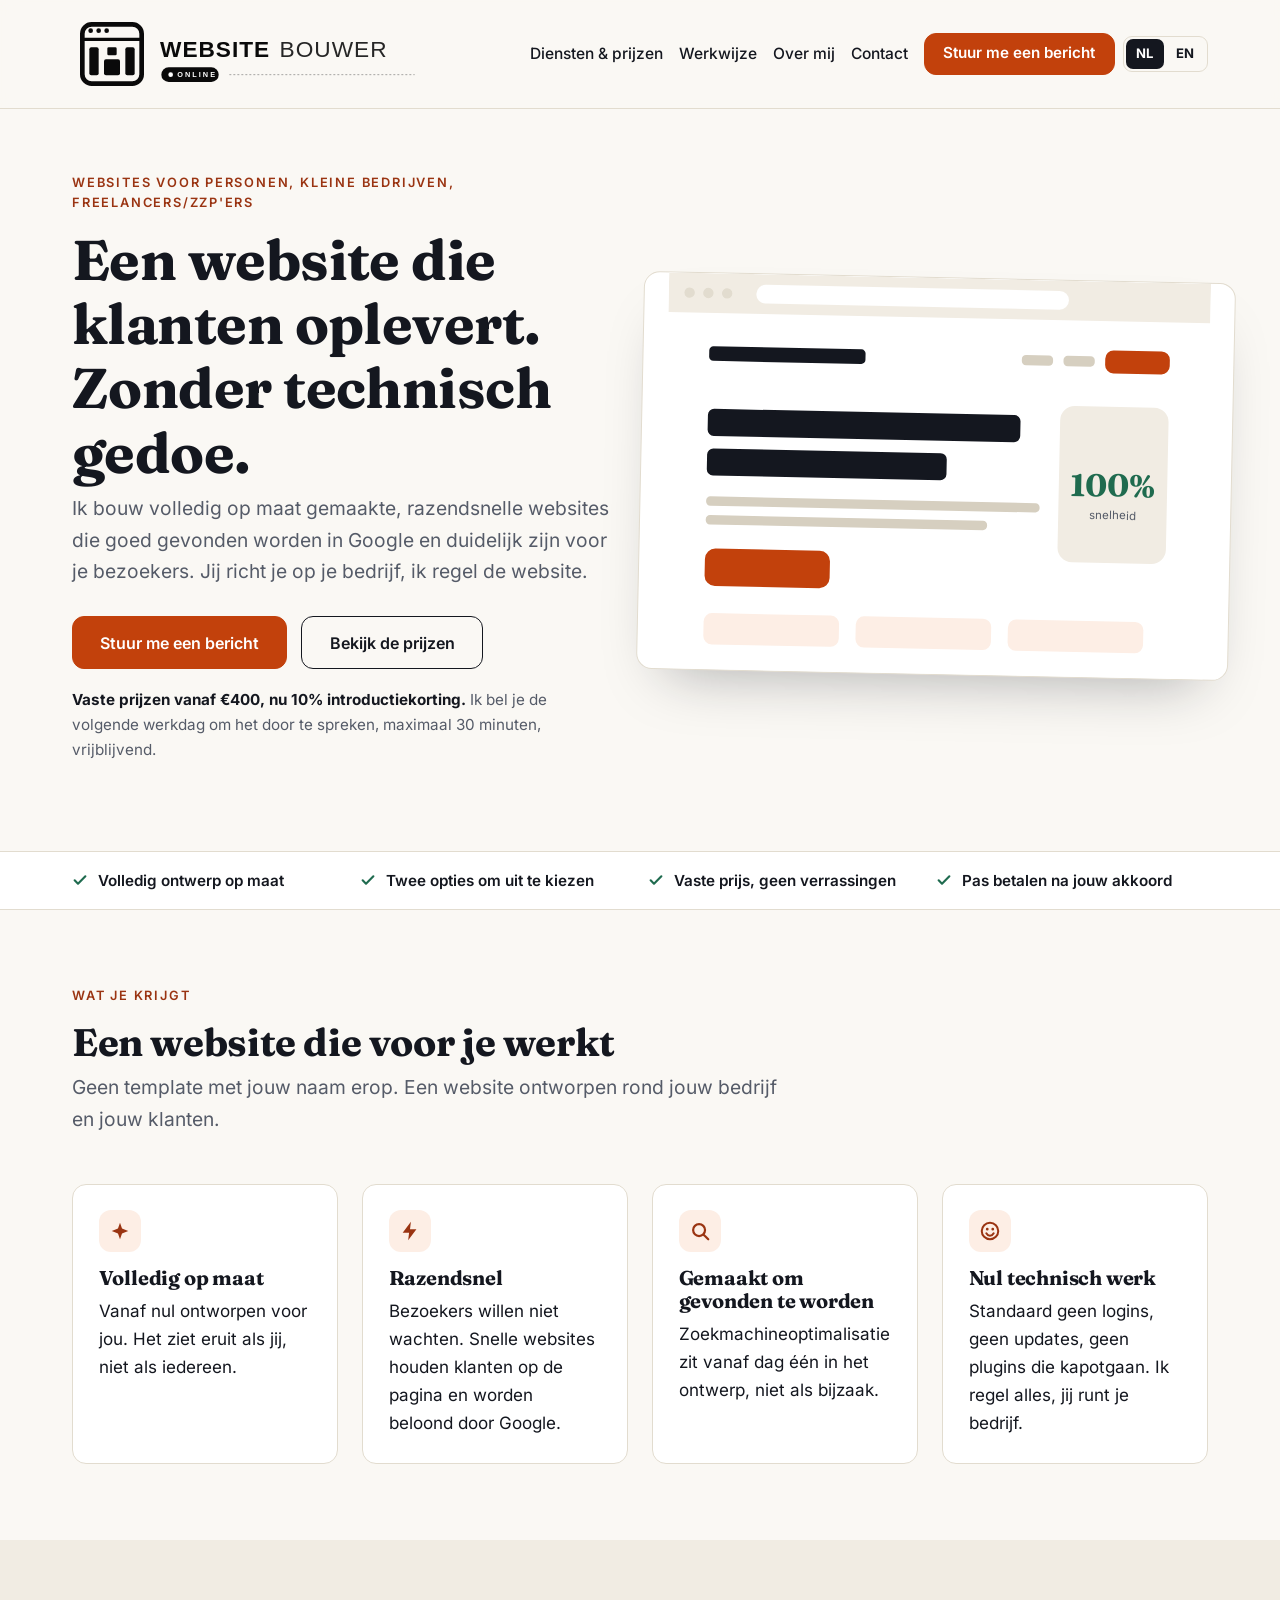
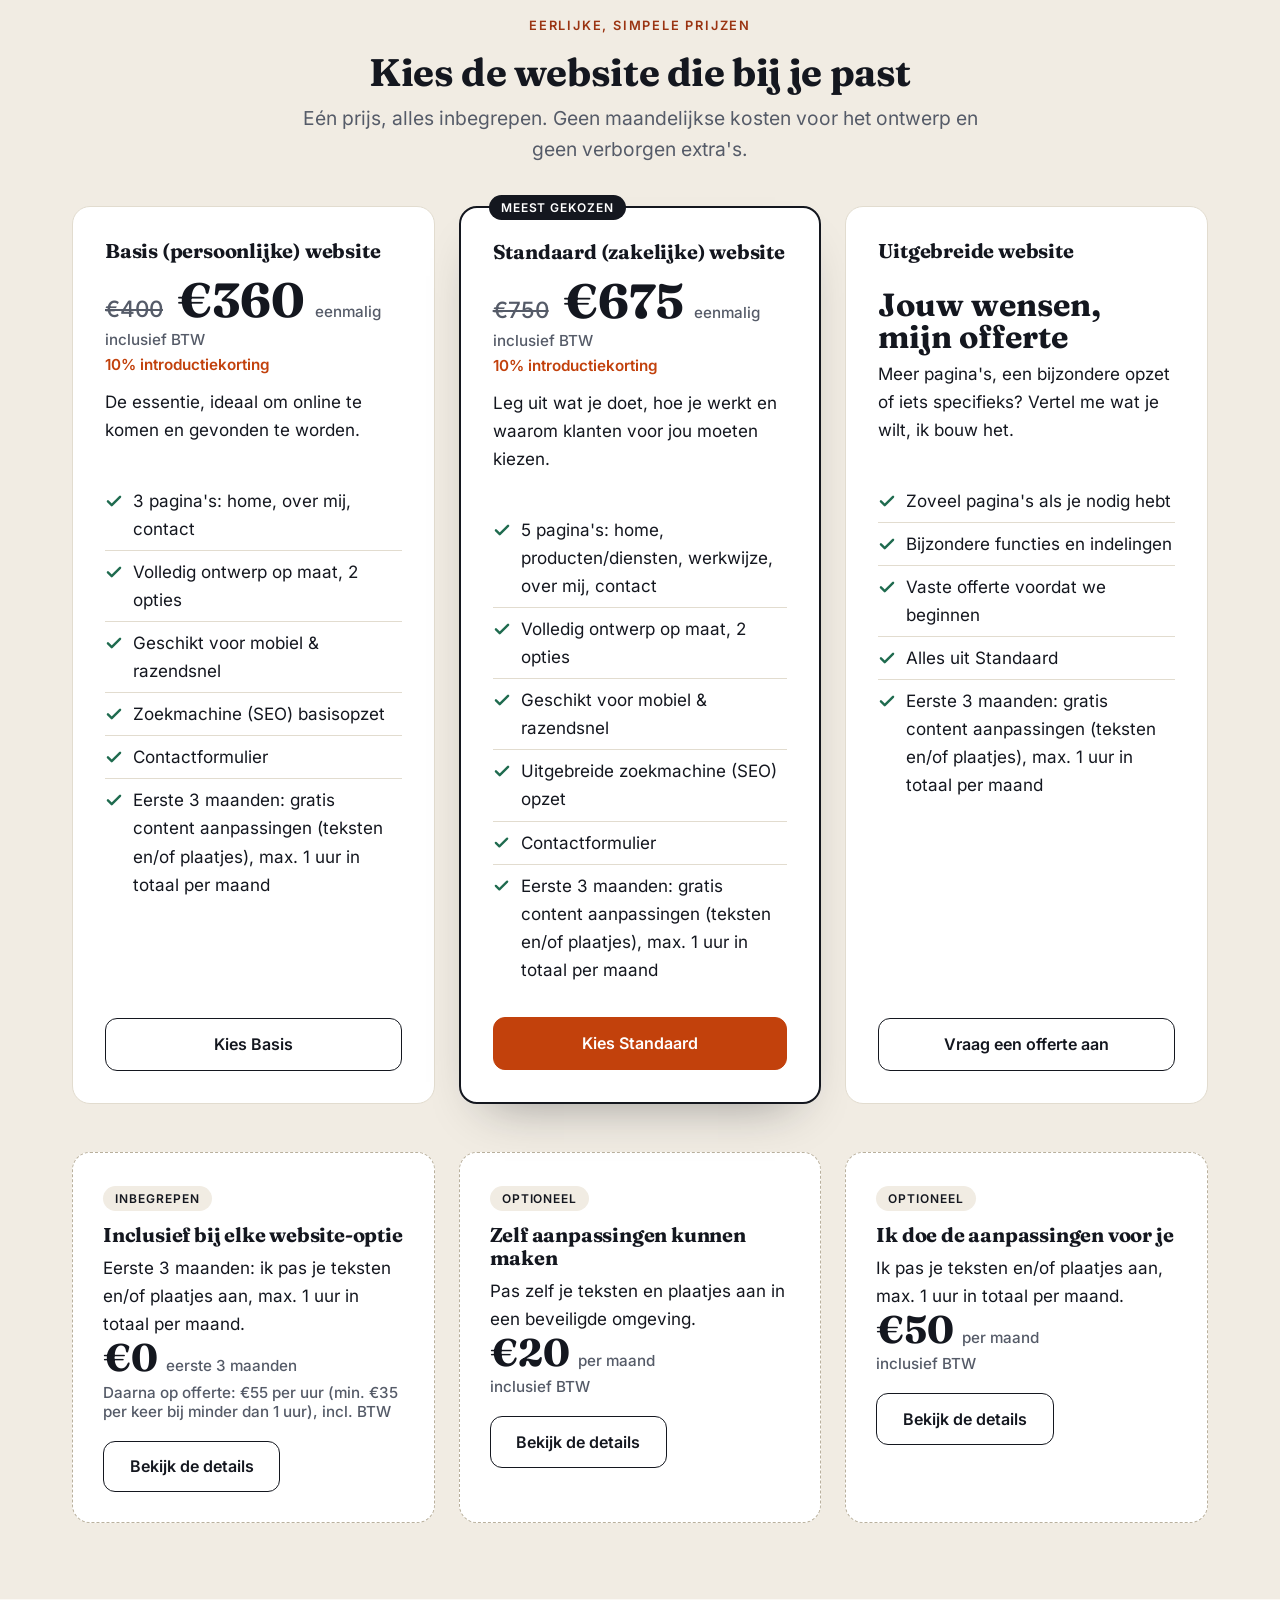
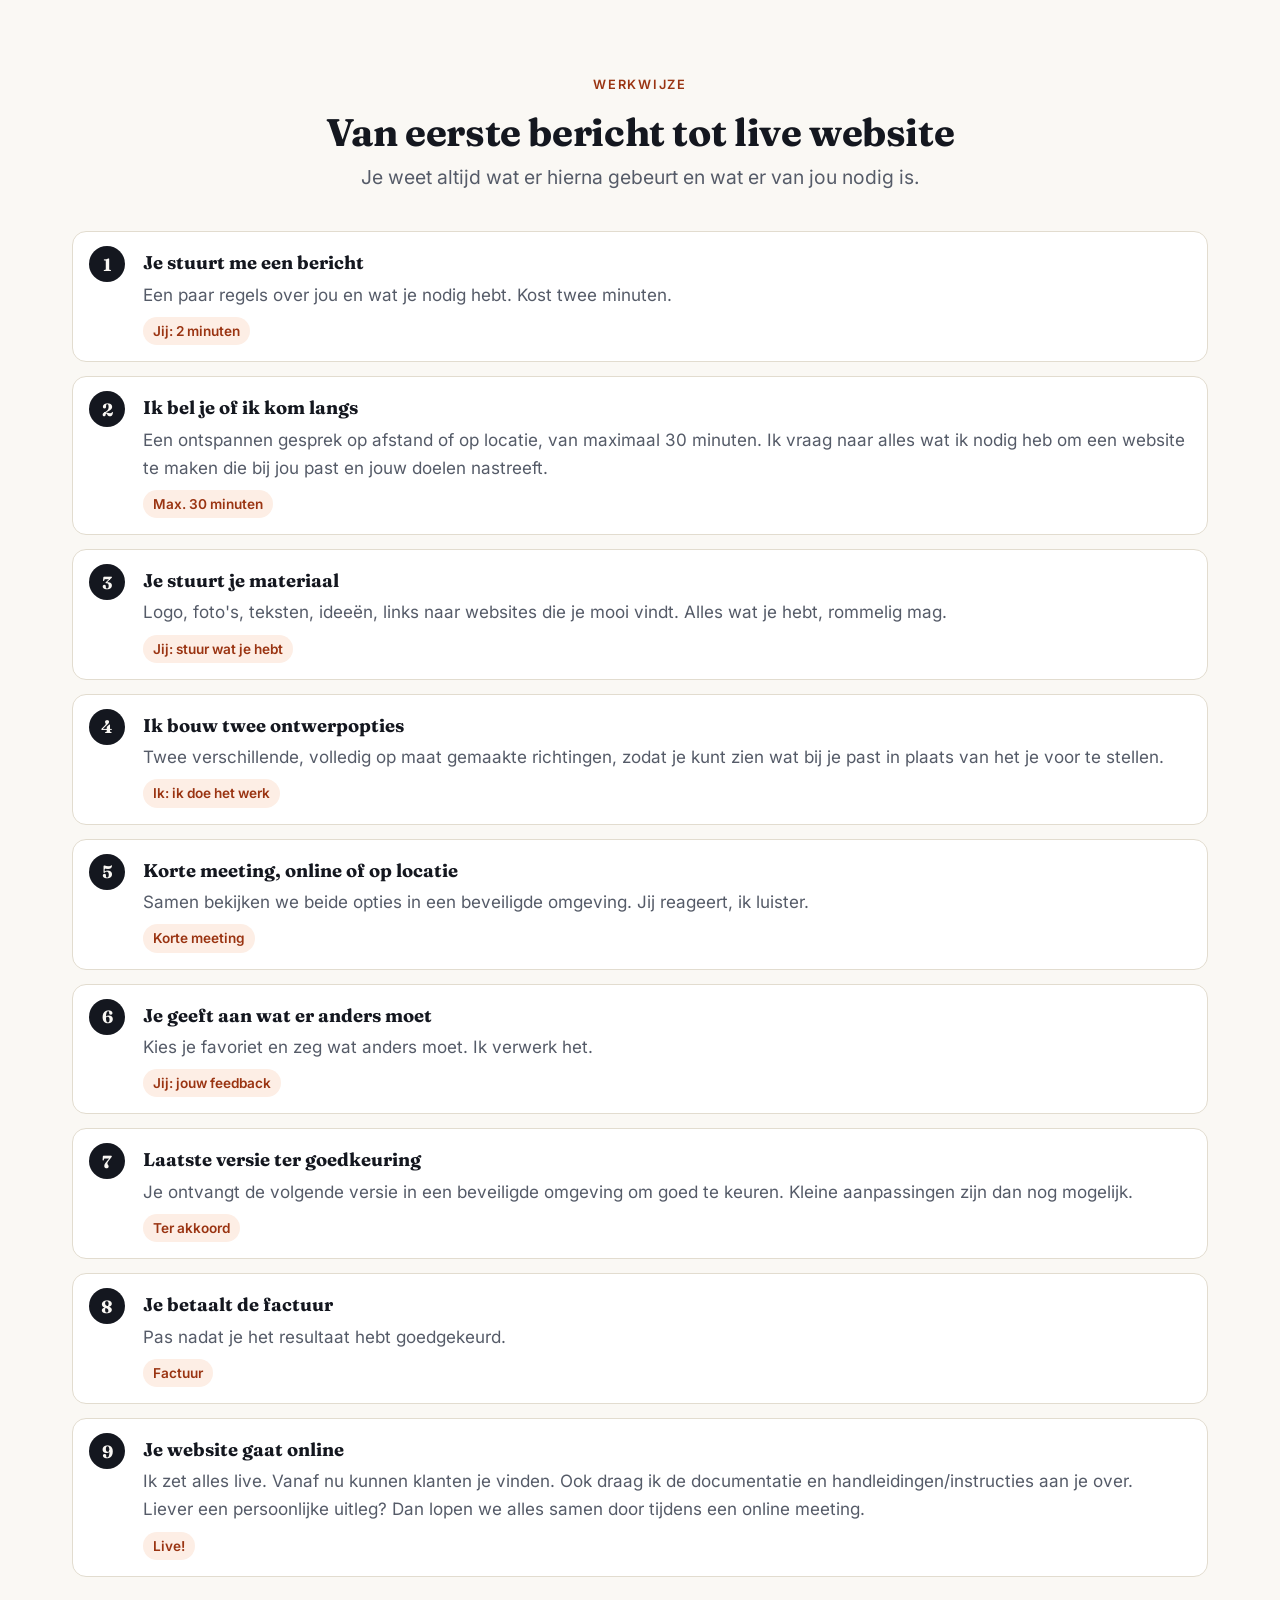
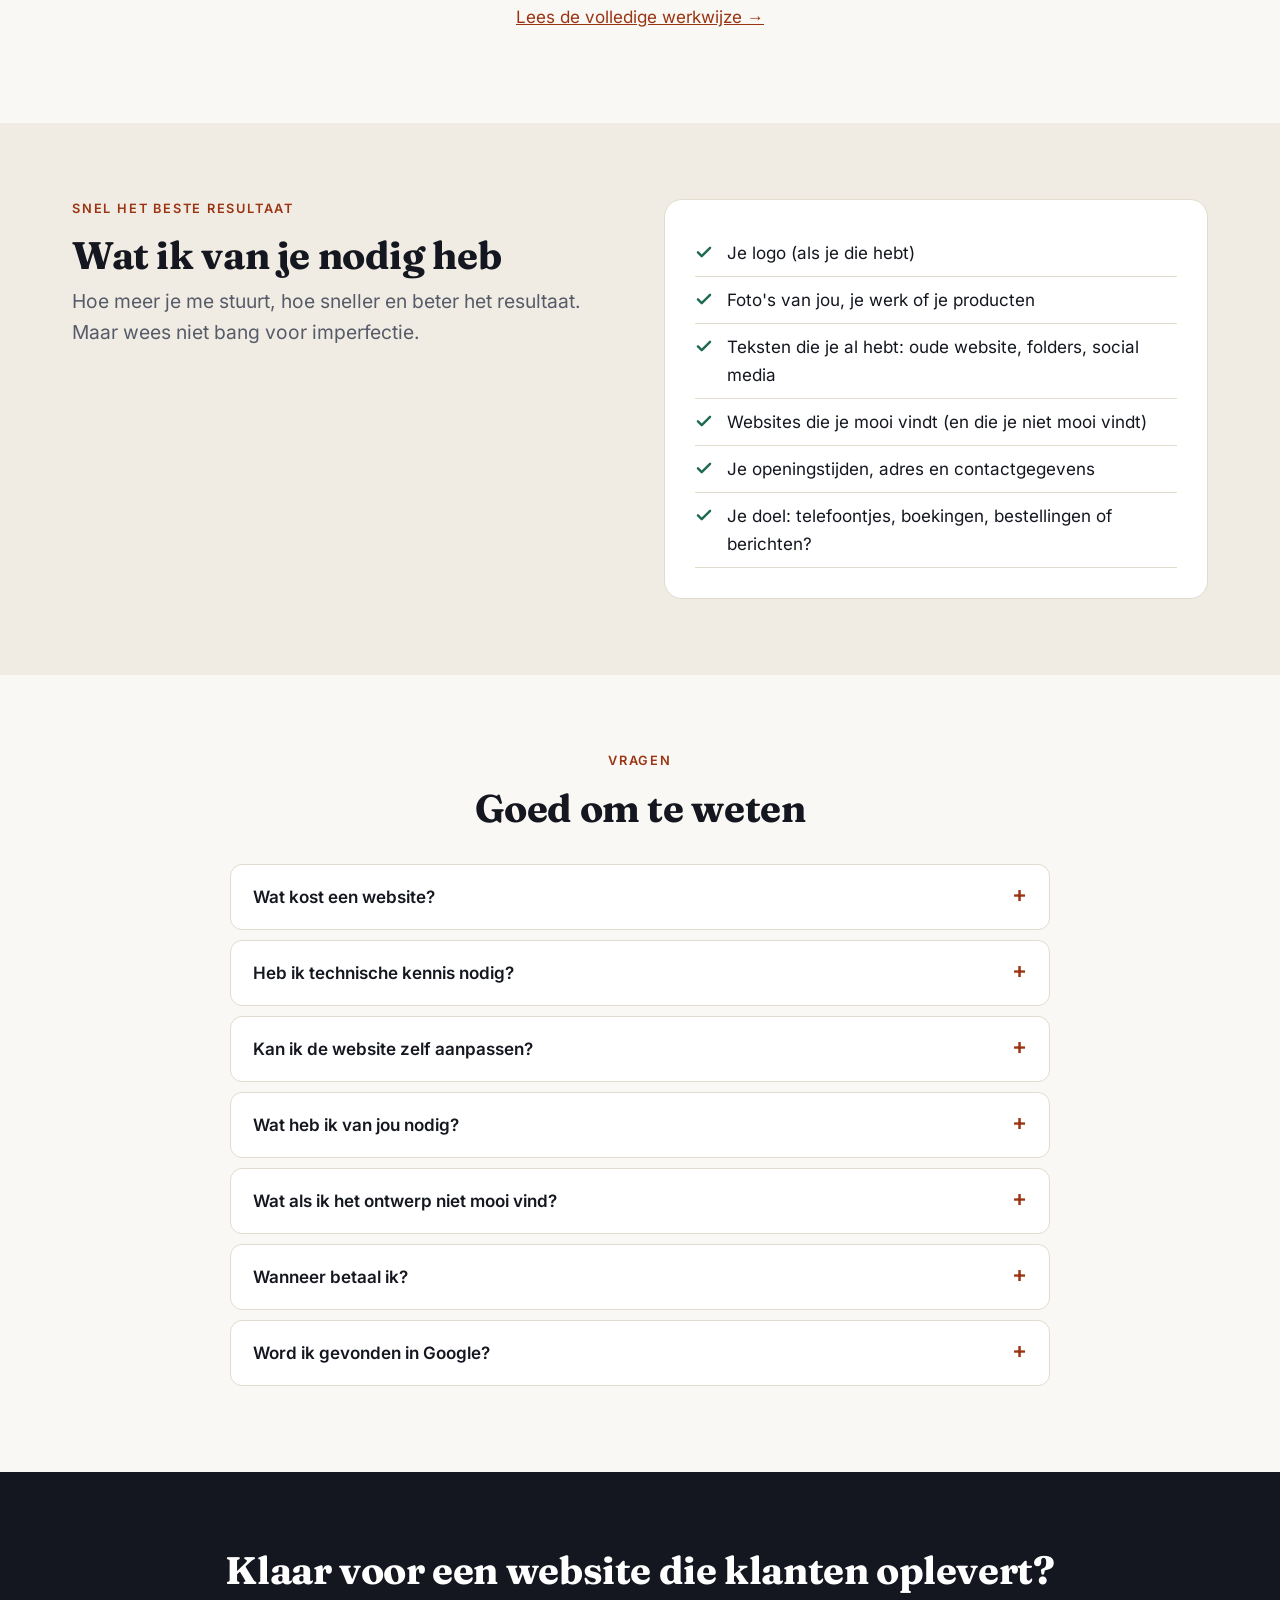
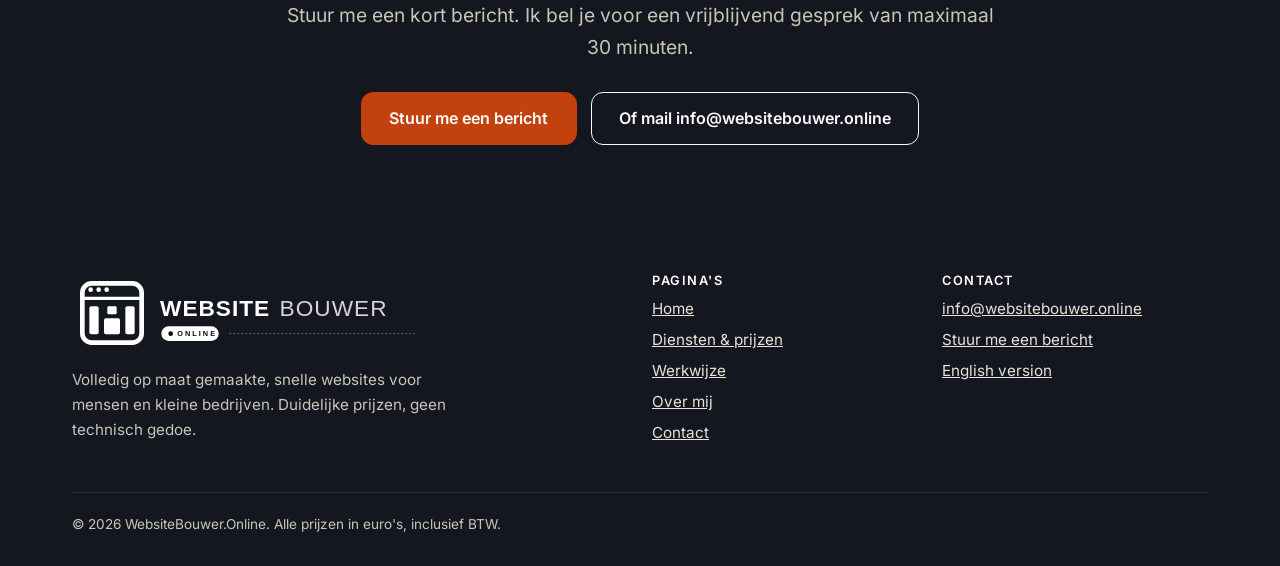
==== commit 205b1639: "small new changes" ====
--- a/index.html
+++ b/index.html
@@ -1 +1 @@
-<!doctype html> <html lang="nl"> <head> <meta charset="utf-8"> <meta name="viewport" content="width=device-width,initial-scale=1"> <title>Website laten maken voor zzp'ers en kleine bedrijven | vanaf €400</title> <meta name="description" content="Laat een volledig op maat gemaakte, snelle website bouwen vanaf €400. Nu 10% introductiekorting. Twee ontwerpopties, vaste prijs, geen technisch gedoe. Stuur een bericht en ik bel je."> <link rel="canonical" href="https://websitebouwer.online/"> <link rel="alternate" hreflang="nl" href="https://websitebouwer.online/"><link rel="alternate" hreflang="en" href="https://websitebouwer.online/en/"><link rel="alternate" hreflang="x-default" href="https://websitebouwer.online/"> <meta name="theme-color" content="#faf8f4"> <meta property="og:type" content="website"> <meta property="og:locale" content="nl_NL"> <meta property="og:title" content="Website laten maken voor zzp'ers en kleine bedrijven | vanaf €400"> <meta property="og:description" content="Laat een volledig op maat gemaakte, snelle website bouwen vanaf €400. Nu 10% introductiekorting. Twee ontwerpopties, vaste prijs, geen technisch gedoe. Stuur een bericht en ik bel je."> <meta property="og:url" content="https://websitebouwer.online/"> <meta property="og:image" content="https://websitebouwer.online/og-image.png"> <meta name="twitter:card" content="summary_large_image"> <link rel="icon" href="favicon.ico" sizes="48x48"> <link rel="icon" href="favicon.svg" type="image/svg+xml" sizes="any"> <link rel="apple-touch-icon" href="apple-touch-icon.png"> <link rel="manifest" href="site.webmanifest"> <link rel="stylesheet" href="styles.7dacace5.css"> <noscript><style>.navbar-collapse.collapse{display:block!important}</style></noscript> <script>document.documentElement.classList.add("js")</script> <script type="application/ld+json">{"@context": "https://schema.org", "@type": "ProfessionalService", "inLanguage": "nl", "name": "WebsiteBouwer.Online – websites op maat", "url": "https://websitebouwer.online/", "email": "info@websitebouwer.online", "priceRange": "€400 - €750+", "description": "Volledig op maat gemaakte, razendsnelle statische websites voor zzp'ers en kleine bedrijven. Vaste prijzen, zonder technisch gedoe.", "image": "https://websitebouwer.online/og-image.png", "hasOfferCatalog": {"@type": "OfferCatalog", "name": "Website pakketten", "itemListElement": [{"@type": "Offer", "name": "Basis (persoonlijke) website (3 pagina's)", "price": "400", "priceCurrency": "EUR", "itemOffered": {"@type": "Service", "name": "Website op maat: home, over mij, contact"}}, {"@type": "Offer", "name": "Standaard (zakelijke) website (5 pagina's)", "price": "750", "priceCurrency": "EUR", "itemOffered": {"@type": "Service", "name": "Website op maat: home, diensten, werkwijze, over mij, contact"}}]}}</script><script type="application/ld+json">{"@context": "https://schema.org", "@type": "FAQPage", "inLanguage": "nl", "mainEntity": [{"@type": "Question", "name": "Wat kost een website?", "acceptedAnswer": {"@type": "Answer", "text": "Een Basis website (3 pagina's) kost €400 en een Standaard website (5 pagina's) €750. Als introductieaanbieding krijg je nu 10% korting (Basis €360, Standaard €675). Heb je meer nodig, zoals een grotere site, een boekingspagina of iets bijzonders? Vertel me wat je wilt en je krijgt een vaste prijsofferte."}}, {"@type": "Question", "name": "Heb ik technische kennis nodig?", "acceptedAnswer": {"@type": "Answer", "text": "Nee, helemaal niet. Ik regel alles wat technisch is. Jij vertelt over je bedrijf, stuurt me wat je hebt (teksten, logo, foto's, voorbeelden) en zegt wat je wel en niet mooi vindt."}}, {"@type": "Question", "name": "Kan ik de website zelf aanpassen?", "acceptedAnswer": {"@type": "Answer", "text": "Standaard niet, en dat is een bewuste keuze: je website blijft statisch, dus snel en veilig. De eerste 3 maanden zijn content aanpassingen door mij inbegrepen. Daarnaast kun je kiezen voor een optioneel abonnement: zelf aanpassingen maken, of mij de aanpassingen laten doen. Alle details en prijzen staan op de pagina Diensten & prijzen."}}, {"@type": "Question", "name": "Wat heb ik van jou nodig?", "acceptedAnswer": {"@type": "Answer", "text": "Alles wat je al hebt: je logo, foto's, teksten, een lijst met diensten, openingstijden, links naar je social media en naar websites die je mooi vindt. Rommelig is prima, ik zoek het uit. Nog geen teksten? Dan bespreken we dat tijdens het telefoongesprek."}}, {"@type": "Question", "name": "Wat als ik het ontwerp niet mooi vind?", "acceptedAnswer": {"@type": "Answer", "text": "Je krijgt twee verschillende ontwerpopties en we bekijken ze samen in een korte meeting, online of op locatie. Jij zegt wat je graag anders wilt, en de volgende versie is hopelijk de versie die je goedkeurt. Een kleine aanpassing meer of minder is geen probleem."}}, {"@type": "Question", "name": "Wanneer betaal ik?", "acceptedAnswer": {"@type": "Answer", "text": "Nadat je de definitieve versie in een beveiligde omgeving hebt goedgekeurd, ontvang je de factuur. Zodra die betaald is, gaat je website online. Je betaalt dus niets voordat je het resultaat hebt gezien en goedgekeurd."}}, {"@type": "Question", "name": "Word ik gevonden in Google?", "acceptedAnswer": {"@type": "Answer", "text": "Elke site die ik bouw heeft een sterke zoekmachinebasis: razendsnel, geschikt voor mobiel, duidelijke paginatitels en beschrijvingen, een heldere structuur en de juiste technische opzet. Niemand kan eerlijk een nummer 1-positie beloven, maar je start met de best mogelijke basis."}}]}</script> </head> <body> <a class="skip" href="#main">Naar de inhoud</a> <header class="site"><nav class="navbar navbar-expand-xl" aria-label="Hoofdmenu"><div class="container"> <a class="navbar-brand brand" href="index.html" aria-label="WebsiteBouwer.Online – home"><img src="logo.svg" alt="WebsiteBouwer.Online" width="360" height="80"></a> <button class="navbar-toggler" aria-expanded="false" aria-controls="nav" aria-label="Menu" type="button"><span class="navbar-toggler-icon"></span></button> <div class="collapse navbar-collapse" id="nav"><ul class="navbar-nav ms-auto align-items-xl-center"><li class="nav-item"><a class="nav-link" href="diensten.html">Diensten & prijzen</a></li><li class="nav-item"><a class="nav-link" href="werkwijze.html">Werkwijze</a></li><li class="nav-item"><a class="nav-link" href="over-mij.html">Over mij</a></li><li class="nav-item"><a class="nav-link" href="contact.html">Contact</a></li><li class="nav-item ms-xl-2"><a class="btn btn-primary" href="contact.html">Stuur me een bericht</a></li><li class="langsw nav-item" aria-label="Taal"><a href="index.html" hreflang="nl" lang="nl" aria-current="true">NL</a><a href="en/index.html" hreflang="en" lang="en">EN</a></li></ul></div> </div></nav></header> <main id="main"> <section class="hero"><div class="container"><div class="row row-cols-1 row-cols-lg-2 align-items-center gy-5 gx-lg-5"> <div> <span class="eyebrow">Websites voor personen, kleine bedrijven, freelancers/zzp'ers</span> <h1>Een website die klanten oplevert. Zonder technisch gedoe.</h1> <p class="lead">Ik bouw volledig op maat gemaakte, razendsnelle websites die goed gevonden worden in Google en duidelijk zijn voor je bezoekers. Jij richt je op je bedrijf, ik regel de website.</p> <div class="actions"><a class="btn btn-primary btn-lg" href="contact.html">Stuur me een bericht</a><a class="btn btn-outline-dark btn-lg" href="diensten.html">Bekijk de prijzen</a></div> <p class="note"><b>Vaste prijzen vanaf €400, nu 10% introductiekorting.</b> Ik bel je de volgende werkdag om het door te spreken, maximaal 30 minuten, vrijblijvend.</p> </div> <div class="mock"><svg viewBox="0 0 520 380" role="img" aria-label="Illustratie van een nette, snelle website" xmlns="http://www.w3.org/2000/svg"> <rect width="520" height="380" fill="#fff"/><rect width="520" height="38" fill="#f1ece3"/> <circle cx="20" cy="19" r="5" fill="#e2dccf"/><circle cx="38" cy="19" r="5" fill="#e2dccf"/><circle cx="56" cy="19" r="5" fill="#e2dccf"/> <rect x="84" y="10" width="300" height="18" rx="9" fill="#fff"/> <rect x="40" y="70" width="150" height="14" rx="4" fill="#14171f"/> <rect x="340" y="72" width="30" height="10" rx="4" fill="#d6cfc0"/><rect x="380" y="72" width="30" height="10" rx="4" fill="#d6cfc0"/><rect x="420" y="66" width="62" height="22" rx="8" fill="#c2410c"/> <rect x="40" y="130" width="300" height="26" rx="6" fill="#14171f"/><rect x="40" y="168" width="230" height="26" rx="6" fill="#14171f"/> <rect x="40" y="214" width="320" height="9" rx="4" fill="#d6cfc0"/><rect x="40" y="232" width="270" height="9" rx="4" fill="#d6cfc0"/> <rect x="40" y="264" width="120" height="36" rx="10" fill="#c2410c"/> <rect x="40" y="326" width="130" height="30" rx="8" fill="#fdeee5"/><rect x="186" y="326" width="130" height="30" rx="8" fill="#fdeee5"/><rect x="332" y="326" width="130" height="30" rx="8" fill="#fdeee5"/> <rect x="378" y="120" width="104" height="150" rx="14" fill="#f1ece3"/> <text x="430" y="206" text-anchor="middle" font-family="Fraunces,Georgia,serif" font-size="30" font-weight="700" fill="#1f6b4f">100%</text> <text x="430" y="228" text-anchor="middle" font-family="Inter,Arial,sans-serif" font-size="11" fill="#555b68">snelheid</text> </svg></div> </div></div></section> <div class="strip"><div class="container"><ul class="row row-cols-1 row-cols-sm-2 row-cols-lg-4 g-3 list-unstyled mb-0 py-3"> <li class="col">Volledig ontwerp op maat</li><li class="col">Twee opties om uit te kiezen</li><li class="col">Vaste prijs, geen verrassingen</li><li class="col">Pas betalen na jouw akkoord</li> </ul></div></div> <section><div class="container"> <span class="eyebrow">Wat je krijgt</span> <h2>Een website die voor je werkt</h2> <p class="lead">Geen template met jouw naam erop. Een website ontworpen rond jouw bedrijf en jouw klanten.</p> <div class="row row-cols-1 row-cols-sm-2 row-cols-lg-4 g-4 mt-4"> <div class="col"><div class="card h-100"><div class="card-body"><div class="ico"><svg viewBox="0 0 24 24" aria-hidden="true"><path fill="currentColor" d="M12 3l2.2 6.3L21 12l-6.8 2.7L12 21l-2.2-6.3L3 12l6.8-2.7z"/></svg></div><h3>Volledig op maat</h3><p>Vanaf nul ontworpen voor jou. Het ziet eruit als jij, niet als iedereen.</p></div></div></div> <div class="col"><div class="card h-100"><div class="card-body"><div class="ico"><svg viewBox="0 0 24 24" aria-hidden="true"><path fill="currentColor" d="M13 2L4 14h7l-1 8 9-12h-7z"/></svg></div><h3>Razendsnel</h3><p>Bezoekers willen niet wachten. Snelle websites houden klanten op de pagina en worden beloond door Google.</p></div></div></div> <div class="col"><div class="card h-100"><div class="card-body"><div class="ico"><svg viewBox="0 0 24 24" aria-hidden="true" fill="none" stroke="currentColor" stroke-width="2.4" stroke-linecap="round"><circle cx="11" cy="11" r="6.5"/><path d="M16 16l5 5"/></svg></div><h3>Gemaakt om gevonden te worden</h3><p>Zoekmachineoptimalisatie zit vanaf dag één in het ontwerp, niet als bijzaak.</p></div></div></div> <div class="col"><div class="card h-100"><div class="card-body"><div class="ico"><svg viewBox="0 0 24 24" aria-hidden="true" fill="none" stroke="currentColor" stroke-width="2.2" stroke-linecap="round"><circle cx="12" cy="12" r="9"/><path d="M8 14.5c1 1.8 2.4 2.7 4 2.7s3-.9 4-2.7"/><path d="M9 10v.01M15 10v.01" stroke-width="3"/></svg></div><h3>Nul technisch werk</h3><p>Standaard geen logins, geen updates, geen plugins die kapotgaan. Ik regel alles, jij runt je bedrijf.</p></div></div></div> </div> </div></section> <section class="alt"><div class="container"> <div class="center"><span class="eyebrow">Eerlijke, simpele prijzen</span> <h2>Kies de website die bij je past</h2> <p class="lead">Eén prijs, alles inbegrepen. Geen maandelijkse kosten voor het ontwerp en geen verborgen extra's.</p></div> <div class="row row-cols-1 row-cols-lg-3 g-4 mt-3 align-items-stretch"> <div class="col"><article class="plan h-100"><h3>Basis (persoonlijke) website</h3><p class="price"><s class="was">€400</s> €360 <small>eenmalig</small><small class="vat">inclusief BTW</small><small class="intro">10% introductiekorting</small></p> <p>De essentie, ideaal om online te komen en gevonden te worden.</p> <ul><li>3 pagina's: home, over mij, contact</li><li>Volledig ontwerp op maat, 2 opties</li><li>Geschikt voor mobiel & razendsnel</li><li>Zoekmachine (SEO) basisopzet</li><li>Contactformulier</li><li>Eerste 3 maanden: gratis content aanpassingen (teksten en/of plaatjes), max. 1 uur in totaal per maand</li></ul> <a class="btn btn-outline-dark btn-lg" href="contact.html">Kies Basis</a></article></div> <div class="col"><article class="plan h-100 pop"><span class="tag">Meest gekozen</span><h3>Standaard (zakelijke) website</h3><p class="price"><s class="was">€750</s> €675 <small>eenmalig</small><small class="vat">inclusief BTW</small><small class="intro">10% introductiekorting</small></p> <p>Leg uit wat je doet, hoe je werkt en waarom klanten voor jou moeten kiezen.</p> <ul><li>5 pagina's: home, producten/diensten, werkwijze, over mij, contact</li><li>Volledig ontwerp op maat, 2 opties</li><li>Geschikt voor mobiel & razendsnel</li><li>Uitgebreide zoekmachine (SEO) opzet</li><li>Contactformulier</li><li>Eerste 3 maanden: gratis content aanpassingen (teksten en/of plaatjes), max. 1 uur in totaal per maand</li></ul> <a class="btn btn-primary btn-lg" href="contact.html">Kies Standaard</a></article></div> <div class="col"><article class="plan h-100"><h3>Uitgebreide website</h3><p class="price q">Jouw wensen,<br>mijn offerte</p> <p>Meer pagina's, een bijzondere opzet of iets specifieks? Vertel me wat je wilt, ik bouw het.</p> <ul><li>Zoveel pagina's als je nodig hebt</li><li>Bijzondere functies en indelingen</li><li>Vaste offerte voordat we beginnen</li><li>Alles uit Standaard</li><li>Eerste 3 maanden: gratis content aanpassingen (teksten en/of plaatjes), max. 1 uur in totaal per maand</li></ul> <a class="btn btn-outline-dark btn-lg" href="contact.html">Vraag een offerte aan</a></article></div> </div><div class="row row-cols-1 row-cols-lg-3 g-4 mt-4"><div class="col"><div class="addon h-100 d-flex flex-column align-items-start"><span class="tag">Inbegrepen</span><h3>Inclusief bij elke website-optie</h3><p>Eerste 3 maanden: ik pas je teksten en/of plaatjes aan, max. 1 uur in totaal per maand.</p><div class="mt-auto pt-3"><p class="price">€0 <small>eerste 3 maanden</small><small class="vat">Daarna op offerte: €55 per uur (min. €35 per keer bij minder dan 1 uur), incl. BTW</small></p><a class="btn btn-outline-dark mt-3" href="diensten.html#inbegrepen" aria-label="Bekijk de details: Inclusief bij elke website-optie">Bekijk de details</a></div></div></div><div class="col"><div class="addon h-100 d-flex flex-column align-items-start"><span class="tag">Optioneel</span><h3>Zelf aanpassingen kunnen maken</h3><p>Pas zelf je teksten en plaatjes aan in een beveiligde omgeving.</p><div class="mt-auto pt-3"><p class="price">€5 <small>per maand</small><small class="vat">inclusief BTW</small></p><a class="btn btn-outline-dark mt-3" href="diensten.html#zelf-aanpassen" aria-label="Bekijk de details: Zelf aanpassingen kunnen maken">Bekijk de details</a></div></div></div><div class="col"><div class="addon h-100 d-flex flex-column align-items-start"><span class="tag">Optioneel</span><h3>Ik doe de aanpassingen voor je</h3><p>Ik pas je teksten en/of plaatjes aan, max. 1 uur in totaal per maand.</p><div class="mt-auto pt-3"><p class="price">€20 <small>per maand</small><small class="vat">inclusief BTW</small></p><a class="btn btn-outline-dark mt-3" href="diensten.html#aanpassingen-door-mij" aria-label="Bekijk de details: Ik doe de aanpassingen voor je">Bekijk de details</a></div></div></div></div> </div></section> <section><div class="container"> <div class="center"><span class="eyebrow">Werkwijze</span><h2>Van eerste bericht tot live website</h2> <p class="lead">Je weet altijd wat er hierna gebeurt en wat er van jou nodig is.</p></div> <ol class="steps compact"><li><strong>Je stuurt me een bericht</strong><span>Een paar regels over jou en wat je nodig hebt. Kost twee minuten.</span><br><em>Jij: 2 minuten</em></li><li><strong>Ik bel je of ik kom langs</strong><span>Een ontspannen gesprek op afstand of op locatie, van maximaal 30 minuten. Ik vraag naar alles wat ik nodig heb om een website te maken die bij jou past en jouw doelen nastreeft.</span><br><em>Max. 30 minuten</em></li><li><strong>Je stuurt je materiaal</strong><span>Logo, foto's, teksten, ideeën, links naar websites die je mooi vindt. Alles wat je hebt, rommelig mag.</span><br><em>Jij: stuur wat je hebt</em></li><li><strong>Ik bouw twee ontwerpopties</strong><span>Twee verschillende, volledig op maat gemaakte richtingen, zodat je kunt zien wat bij je past in plaats van het je voor te stellen.</span><br><em>Ik: ik doe het werk</em></li><li><strong>Korte meeting, online of op locatie</strong><span>Samen bekijken we beide opties in een beveiligde omgeving. Jij reageert, ik luister.</span><br><em>Korte meeting</em></li><li><strong>Je geeft aan wat er anders moet</strong><span>Kies je favoriet en zeg wat anders moet. Ik verwerk het.</span><br><em>Jij: jouw feedback</em></li><li><strong>Laatste versie ter goedkeuring</strong><span>Je ontvangt de volgende versie in een beveiligde omgeving om goed te keuren. Kleine aanpassingen zijn dan nog mogelijk.</span><br><em>Ter akkoord</em></li><li><strong>Je betaalt de factuur</strong><span>Pas nadat je het resultaat hebt goedgekeurd.</span><br><em>Factuur</em></li><li><strong>Je website gaat online</strong><span>Ik zet alles live. Vanaf nu kunnen klanten je vinden. Ook draag ik de documentatie en handleidingen/instructies aan je over. Liever een persoonlijke uitleg? Dan lopen we alles samen door tijdens een online meeting.</span><br><em>Live!</em></li></ol> <p class="center" style="margin-top:26px"><a href="werkwijze.html">Lees de volledige werkwijze →</a></p> </div></section> <section class="alt"><div class="container"><div class="row row-cols-1 row-cols-md-2 gy-5 gx-lg-5 align-items-start"> <div><span class="eyebrow">Snel het beste resultaat</span><h2>Wat ik van je nodig heb</h2> <p class="lead">Hoe meer je me stuurt, hoe sneller en beter het resultaat. Maar wees niet bang voor imperfectie.</p></div> <div><div class="panel"><ul class="check"> <li>Je logo (als je die hebt)</li><li>Foto's van jou, je werk of je producten</li> <li>Teksten die je al hebt: oude website, folders, social media</li> <li>Websites die je mooi vindt (en die je niet mooi vindt)</li><li>Je openingstijden, adres en contactgegevens</li> <li>Je doel: telefoontjes, boekingen, bestellingen of berichten?</li></ul></div></div> </div></div></section> <section><div class="container"><div class="center"><span class="eyebrow">Vragen</span><h2>Goed om te weten</h2></div><div class="faq"><details><summary>Wat kost een website?</summary><p>Een Basis website (3 pagina's) kost €400 en een Standaard website (5 pagina's) €750. Als introductieaanbieding krijg je nu 10% korting (Basis €360, Standaard €675). Heb je meer nodig, zoals een grotere site, een boekingspagina of iets bijzonders? Vertel me wat je wilt en je krijgt een vaste prijsofferte.</p></details><details><summary>Heb ik technische kennis nodig?</summary><p>Nee, helemaal niet. Ik regel alles wat technisch is. Jij vertelt over je bedrijf, stuurt me wat je hebt (teksten, logo, foto's, voorbeelden) en zegt wat je wel en niet mooi vindt.</p></details><details><summary>Kan ik de website zelf aanpassen?</summary><p>Standaard niet, en dat is een bewuste keuze: je website blijft statisch, dus snel en veilig. De eerste 3 maanden zijn content aanpassingen door mij inbegrepen. Daarnaast kun je kiezen voor een optioneel abonnement: zelf aanpassingen maken, of mij de aanpassingen laten doen. Alle details en prijzen staan op de pagina <a href="diensten.html#inbegrepen">Diensten & prijzen</a>.</p></details><details><summary>Wat heb ik van jou nodig?</summary><p>Alles wat je al hebt: je logo, foto's, teksten, een lijst met diensten, openingstijden, links naar je social media en naar websites die je mooi vindt. Rommelig is prima, ik zoek het uit. Nog geen teksten? Dan bespreken we dat tijdens het telefoongesprek.</p></details><details><summary>Wat als ik het ontwerp niet mooi vind?</summary><p>Je krijgt twee verschillende ontwerpopties en we bekijken ze samen in een korte meeting, online of op locatie. Jij zegt wat je graag anders wilt, en de volgende versie is hopelijk de versie die je goedkeurt. Een kleine aanpassing meer of minder is geen probleem.</p></details><details><summary>Wanneer betaal ik?</summary><p>Nadat je de definitieve versie in een beveiligde omgeving hebt goedgekeurd, ontvang je de factuur. Zodra die betaald is, gaat je website online. Je betaalt dus niets voordat je het resultaat hebt gezien en goedgekeurd.</p></details><details><summary>Word ik gevonden in Google?</summary><p>Elke site die ik bouw heeft een sterke zoekmachinebasis: razendsnel, geschikt voor mobiel, duidelijke paginatitels en beschrijvingen, een heldere structuur en de juiste technische opzet. Niemand kan eerlijk een nummer 1-positie beloven, maar je start met de best mogelijke basis.</p></details></div></div></section> <section class="dark cta"><div class="container"> <h2>Klaar voor een website die klanten oplevert?</h2><p class="lead">Stuur me een kort bericht. Ik bel je voor een vrijblijvend gesprek van maximaal 30 minuten.</p> <div class="actions"><a class="btn btn-primary btn-lg" href="contact.html">Stuur me een bericht</a><a class="btn btn-outline-light btn-lg" href="mailto:info@websitebouwer.online">Of mail info@websitebouwer.online</a></div> </div></section> </main> <footer class="site"><div class="container"> <div class="row g-4"> <div class="col-md-6"><a class="brand" href="index.html" aria-label="WebsiteBouwer.Online – home"><img src="logo-dark.svg" alt="WebsiteBouwer.Online" width="360" height="80"></a> <p style="margin-top:14px;max-width:38ch">Volledig op maat gemaakte, snelle websites voor mensen en kleine bedrijven. Duidelijke prijzen, geen technisch gedoe.</p></div> <div class="col-6 col-md-3"><h3>Pagina's</h3><ul><li><a href="index.html">Home</a></li><li><a href="diensten.html">Diensten & prijzen</a></li><li><a href="werkwijze.html">Werkwijze</a></li><li><a href="over-mij.html">Over mij</a></li><li><a href="contact.html">Contact</a></li></ul></div> <div class="col-6 col-md-3"><h3>Contact</h3><ul><li><a href="mailto:info@websitebouwer.online">info@<wbr>websitebouwer.online</a></li><li><a href="contact.html">Stuur me een bericht</a></li><li><a href="en/index.html" hreflang="en" lang="en">English version</a></li></ul></div> </div> <div class="legal">© 2026 WebsiteBouwer.Online. Alle prijzen in euro's, inclusief BTW.</div> </div></footer> <script>!function(){var e=document.querySelector(".navbar-toggler"),t=document.getElementById("nav");e&&e.addEventListener("click",function(){var n=t.classList.toggle("show");e.setAttribute("aria-expanded",n)})}()</script> </body> </html> +<!doctype html> <html lang="nl"> <head> <meta charset="utf-8"> <meta name="viewport" content="width=device-width,initial-scale=1"> <title>Website laten maken voor zzp'ers en kleine bedrijven | vanaf €400</title> <meta name="description" content="Laat een volledig op maat gemaakte, snelle website bouwen vanaf €400. Nu 10% introductiekorting. Twee ontwerpopties, vaste prijs, geen technisch gedoe. Stuur een bericht en ik bel je."> <link rel="canonical" href="https://websitebouwer.online/"> <link rel="alternate" hreflang="nl" href="https://websitebouwer.online/"><link rel="alternate" hreflang="en" href="https://websitebouwer.online/en/"><link rel="alternate" hreflang="x-default" href="https://websitebouwer.online/"> <meta name="theme-color" content="#faf8f4"> <meta property="og:type" content="website"> <meta property="og:locale" content="nl_NL"> <meta property="og:title" content="Website laten maken voor zzp'ers en kleine bedrijven | vanaf €400"> <meta property="og:description" content="Laat een volledig op maat gemaakte, snelle website bouwen vanaf €400. Nu 10% introductiekorting. Twee ontwerpopties, vaste prijs, geen technisch gedoe. Stuur een bericht en ik bel je."> <meta property="og:url" content="https://websitebouwer.online/"> <meta property="og:image" content="https://websitebouwer.online/og-image.png"> <meta name="twitter:card" content="summary_large_image"> <link rel="icon" href="favicon.ico" sizes="48x48"> <link rel="icon" href="favicon.svg" type="image/svg+xml" sizes="any"> <link rel="apple-touch-icon" href="apple-touch-icon.png"> <link rel="manifest" href="site.webmanifest"> <link rel="stylesheet" href="styles.7dacace5.css"> <noscript><style>.navbar-collapse.collapse{display:block!important}</style></noscript> <script>document.documentElement.classList.add("js")</script> <script type="application/ld+json">{"@context": "https://schema.org", "@type": "ProfessionalService", "inLanguage": "nl", "name": "WebsiteBouwer.Online – websites op maat", "url": "https://websitebouwer.online/", "email": "info@websitebouwer.online", "priceRange": "€400 - €750+", "description": "Volledig op maat gemaakte, razendsnelle statische websites voor zzp'ers en kleine bedrijven. Vaste prijzen, zonder technisch gedoe.", "image": "https://websitebouwer.online/og-image.png", "hasOfferCatalog": {"@type": "OfferCatalog", "name": "Website pakketten", "itemListElement": [{"@type": "Offer", "name": "Basis (persoonlijke) website (3 pagina's)", "price": "400", "priceCurrency": "EUR", "itemOffered": {"@type": "Service", "name": "Website op maat: home, over mij, contact"}}, {"@type": "Offer", "name": "Standaard (zakelijke) website (5 pagina's)", "price": "750", "priceCurrency": "EUR", "itemOffered": {"@type": "Service", "name": "Website op maat: home, diensten, werkwijze, over mij, contact"}}]}}</script><script type="application/ld+json">{"@context": "https://schema.org", "@type": "FAQPage", "inLanguage": "nl", "mainEntity": [{"@type": "Question", "name": "Wat kost een website?", "acceptedAnswer": {"@type": "Answer", "text": "Een Basis website (3 pagina's) kost €400 en een Standaard website (5 pagina's) €750. Als introductieaanbieding krijg je nu 10% korting (Basis €360, Standaard €675). Heb je meer nodig, zoals een grotere site, een boekingspagina of iets bijzonders? Vertel me wat je wilt en je krijgt een vaste prijsofferte."}}, {"@type": "Question", "name": "Heb ik technische kennis nodig?", "acceptedAnswer": {"@type": "Answer", "text": "Nee, helemaal niet. Ik regel alles wat technisch is. Jij vertelt over je bedrijf, stuurt me wat je hebt (teksten, logo, foto's, voorbeelden) en zegt wat je wel en niet mooi vindt."}}, {"@type": "Question", "name": "Kan ik de website zelf aanpassen?", "acceptedAnswer": {"@type": "Answer", "text": "Standaard niet, en dat is een bewuste keuze: je website blijft statisch, dus snel en veilig. De eerste 3 maanden zijn content aanpassingen door mij inbegrepen. Daarnaast kun je kiezen voor een optioneel abonnement: zelf aanpassingen maken, of mij de aanpassingen laten doen. Alle details en prijzen staan op de pagina Diensten & prijzen."}}, {"@type": "Question", "name": "Wat heb ik van jou nodig?", "acceptedAnswer": {"@type": "Answer", "text": "Alles wat je al hebt: je logo, foto's, teksten, een lijst met diensten, openingstijden, links naar je social media en naar websites die je mooi vindt. Rommelig is prima, ik zoek het uit. Nog geen teksten? Dan bespreken we dat tijdens het telefoongesprek."}}, {"@type": "Question", "name": "Wat als ik het ontwerp niet mooi vind?", "acceptedAnswer": {"@type": "Answer", "text": "Je krijgt twee verschillende ontwerpopties en we bekijken ze samen in een korte meeting, online of op locatie. Jij zegt wat je graag anders wilt, en de volgende versie is hopelijk de versie die je goedkeurt. Een kleine aanpassing meer of minder is geen probleem."}}, {"@type": "Question", "name": "Wanneer betaal ik?", "acceptedAnswer": {"@type": "Answer", "text": "Nadat je de definitieve versie in een beveiligde omgeving hebt goedgekeurd, ontvang je de factuur. Zodra die betaald is, gaat je website online. Je betaalt dus niets voordat je het resultaat hebt gezien en goedgekeurd."}}, {"@type": "Question", "name": "Word ik gevonden in Google?", "acceptedAnswer": {"@type": "Answer", "text": "Elke site die ik bouw heeft een sterke zoekmachinebasis: razendsnel, geschikt voor mobiel, duidelijke paginatitels en beschrijvingen, een heldere structuur en de juiste technische opzet. Niemand kan eerlijk een nummer 1-positie beloven, maar je start met de best mogelijke basis."}}]}</script> </head> <body> <a class="skip" href="#main">Naar de inhoud</a> <header class="site"><nav class="navbar navbar-expand-xl" aria-label="Hoofdmenu"><div class="container"> <a class="navbar-brand brand" href="index.html" aria-label="WebsiteBouwer.Online – home"><img src="logo.svg" alt="WebsiteBouwer.Online" width="360" height="80"></a> <button class="navbar-toggler" aria-expanded="false" aria-controls="nav" aria-label="Menu" type="button"><span class="navbar-toggler-icon"></span></button> <div class="collapse navbar-collapse" id="nav"><ul class="navbar-nav ms-auto align-items-xl-center"><li class="nav-item"><a class="nav-link" href="diensten.html">Diensten & prijzen</a></li><li class="nav-item"><a class="nav-link" href="werkwijze.html">Werkwijze</a></li><li class="nav-item"><a class="nav-link" href="over-mij.html">Over mij</a></li><li class="nav-item"><a class="nav-link" href="contact.html">Contact</a></li><li class="nav-item ms-xl-2"><a class="btn btn-primary" href="contact.html">Stuur me een bericht</a></li><li class="langsw nav-item" aria-label="Taal"><a href="index.html" hreflang="nl" lang="nl" aria-current="true">NL</a><a href="en/index.html" hreflang="en" lang="en">EN</a></li></ul></div> </div></nav></header> <main id="main"> <section class="hero"><div class="container"><div class="row row-cols-1 row-cols-lg-2 align-items-center gy-5 gx-lg-5"> <div> <span class="eyebrow">Websites voor personen, kleine bedrijven, freelancers/zzp'ers</span> <h1>Een website die klanten oplevert. Zonder technisch gedoe.</h1> <p class="lead">Ik bouw volledig op maat gemaakte, razendsnelle websites die goed gevonden worden in Google en duidelijk zijn voor je bezoekers. Jij richt je op je bedrijf, ik regel de website.</p> <div class="actions"><a class="btn btn-primary btn-lg" href="contact.html">Stuur me een bericht</a><a class="btn btn-outline-dark btn-lg" href="diensten.html">Bekijk de prijzen</a></div> <p class="note"><b>Vaste prijzen vanaf €400, nu 10% introductiekorting.</b> Ik bel je de volgende werkdag om het door te spreken, maximaal 30 minuten, vrijblijvend.</p> </div> <div class="mock"><svg viewBox="0 0 520 380" role="img" aria-label="Illustratie van een nette, snelle website" xmlns="http://www.w3.org/2000/svg"> <rect width="520" height="380" fill="#fff"/><rect width="520" height="38" fill="#f1ece3"/> <circle cx="20" cy="19" r="5" fill="#e2dccf"/><circle cx="38" cy="19" r="5" fill="#e2dccf"/><circle cx="56" cy="19" r="5" fill="#e2dccf"/> <rect x="84" y="10" width="300" height="18" rx="9" fill="#fff"/> <rect x="40" y="70" width="150" height="14" rx="4" fill="#14171f"/> <rect x="340" y="72" width="30" height="10" rx="4" fill="#d6cfc0"/><rect x="380" y="72" width="30" height="10" rx="4" fill="#d6cfc0"/><rect x="420" y="66" width="62" height="22" rx="8" fill="#c2410c"/> <rect x="40" y="130" width="300" height="26" rx="6" fill="#14171f"/><rect x="40" y="168" width="230" height="26" rx="6" fill="#14171f"/> <rect x="40" y="214" width="320" height="9" rx="4" fill="#d6cfc0"/><rect x="40" y="232" width="270" height="9" rx="4" fill="#d6cfc0"/> <rect x="40" y="264" width="120" height="36" rx="10" fill="#c2410c"/> <rect x="40" y="326" width="130" height="30" rx="8" fill="#fdeee5"/><rect x="186" y="326" width="130" height="30" rx="8" fill="#fdeee5"/><rect x="332" y="326" width="130" height="30" rx="8" fill="#fdeee5"/> <rect x="378" y="120" width="104" height="150" rx="14" fill="#f1ece3"/> <text x="430" y="206" text-anchor="middle" font-family="Fraunces,Georgia,serif" font-size="30" font-weight="700" fill="#1f6b4f">100%</text> <text x="430" y="228" text-anchor="middle" font-family="Inter,Arial,sans-serif" font-size="11" fill="#555b68">snelheid</text> </svg></div> </div></div></section> <div class="strip"><div class="container"><ul class="row row-cols-1 row-cols-sm-2 row-cols-lg-4 g-3 list-unstyled mb-0 py-3"> <li class="col">Volledig ontwerp op maat</li><li class="col">Twee opties om uit te kiezen</li><li class="col">Vaste prijs, geen verrassingen</li><li class="col">Pas betalen na jouw akkoord</li> </ul></div></div> <section><div class="container"> <span class="eyebrow">Wat je krijgt</span> <h2>Een website die voor je werkt</h2> <p class="lead">Geen template met jouw naam erop. Een website ontworpen rond jouw bedrijf en jouw klanten.</p> <div class="row row-cols-1 row-cols-sm-2 row-cols-lg-4 g-4 mt-4"> <div class="col"><div class="card h-100"><div class="card-body"><div class="ico"><svg viewBox="0 0 24 24" aria-hidden="true"><path fill="currentColor" d="M12 3l2.2 6.3L21 12l-6.8 2.7L12 21l-2.2-6.3L3 12l6.8-2.7z"/></svg></div><h3>Volledig op maat</h3><p>Vanaf nul ontworpen voor jou. Het ziet eruit als jij, niet als iedereen.</p></div></div></div> <div class="col"><div class="card h-100"><div class="card-body"><div class="ico"><svg viewBox="0 0 24 24" aria-hidden="true"><path fill="currentColor" d="M13 2L4 14h7l-1 8 9-12h-7z"/></svg></div><h3>Razendsnel</h3><p>Bezoekers willen niet wachten. Snelle websites houden klanten op de pagina en worden beloond door Google.</p></div></div></div> <div class="col"><div class="card h-100"><div class="card-body"><div class="ico"><svg viewBox="0 0 24 24" aria-hidden="true" fill="none" stroke="currentColor" stroke-width="2.4" stroke-linecap="round"><circle cx="11" cy="11" r="6.5"/><path d="M16 16l5 5"/></svg></div><h3>Gemaakt om gevonden te worden</h3><p>Zoekmachineoptimalisatie zit vanaf dag één in het ontwerp, niet als bijzaak.</p></div></div></div> <div class="col"><div class="card h-100"><div class="card-body"><div class="ico"><svg viewBox="0 0 24 24" aria-hidden="true" fill="none" stroke="currentColor" stroke-width="2.2" stroke-linecap="round"><circle cx="12" cy="12" r="9"/><path d="M8 14.5c1 1.8 2.4 2.7 4 2.7s3-.9 4-2.7"/><path d="M9 10v.01M15 10v.01" stroke-width="3"/></svg></div><h3>Nul technisch werk</h3><p>Standaard geen logins, geen updates, geen plugins die kapotgaan. Ik regel alles, jij runt je bedrijf.</p></div></div></div> </div> </div></section> <section class="alt"><div class="container"> <div class="center"><span class="eyebrow">Eerlijke, simpele prijzen</span> <h2>Kies de website die bij je past</h2> <p class="lead">Eén prijs, alles inbegrepen. Geen maandelijkse kosten voor het ontwerp en geen verborgen extra's.</p></div> <div class="row row-cols-1 row-cols-lg-3 g-4 mt-3 align-items-stretch"> <div class="col"><article class="plan h-100"><h3>Basis (persoonlijke) website</h3><p class="price"><s class="was">€400</s> €360 <small>eenmalig</small><small class="vat">inclusief BTW</small><small class="intro">10% introductiekorting</small></p> <p>De essentie, ideaal om online te komen en gevonden te worden.</p> <ul><li>3 pagina's: home, over mij, contact</li><li>Volledig ontwerp op maat, 2 opties</li><li>Geschikt voor mobiel & razendsnel</li><li>Zoekmachine (SEO) basisopzet</li><li>Contactformulier</li><li>Eerste 3 maanden: gratis content aanpassingen (teksten en/of plaatjes), max. 1 uur in totaal per maand</li></ul> <a class="btn btn-outline-dark btn-lg" href="contact.html">Kies Basis</a></article></div> <div class="col"><article class="plan h-100 pop"><span class="tag">Meest gekozen</span><h3>Standaard (zakelijke) website</h3><p class="price"><s class="was">€750</s> €675 <small>eenmalig</small><small class="vat">inclusief BTW</small><small class="intro">10% introductiekorting</small></p> <p>Leg uit wat je doet, hoe je werkt en waarom klanten voor jou moeten kiezen.</p> <ul><li>5 pagina's: home, producten/diensten, werkwijze, over mij, contact</li><li>Volledig ontwerp op maat, 2 opties</li><li>Geschikt voor mobiel & razendsnel</li><li>Uitgebreide zoekmachine (SEO) opzet</li><li>Contactformulier</li><li>Eerste 3 maanden: gratis content aanpassingen (teksten en/of plaatjes), max. 1 uur in totaal per maand</li></ul> <a class="btn btn-primary btn-lg" href="contact.html">Kies Standaard</a></article></div> <div class="col"><article class="plan h-100"><h3>Uitgebreide website</h3><p class="price q">Jouw wensen,<br>mijn offerte</p> <p>Meer pagina's, een bijzondere opzet of iets specifieks? Vertel me wat je wilt, ik bouw het.</p> <ul><li>Zoveel pagina's als je nodig hebt</li><li>Bijzondere functies en indelingen</li><li>Vaste offerte voordat we beginnen</li><li>Alles uit Standaard</li><li>Eerste 3 maanden: gratis content aanpassingen (teksten en/of plaatjes), max. 1 uur in totaal per maand</li></ul> <a class="btn btn-outline-dark btn-lg" href="contact.html">Vraag een offerte aan</a></article></div> </div><div class="row row-cols-1 row-cols-lg-3 g-4 mt-4"><div class="col"><div class="addon h-100 d-flex flex-column align-items-start"><span class="tag">Inbegrepen</span><h3>Inclusief bij elke website-optie</h3><p>Eerste 3 maanden: ik pas je teksten en/of plaatjes aan, max. 1 uur in totaal per maand.</p><div class="mt-auto pt-3"><p class="price">€0 <small>eerste 3 maanden</small><small class="vat">Daarna op offerte: €55 per uur (min. €35 per keer bij minder dan 1 uur), incl. BTW</small></p><a class="btn btn-outline-dark mt-3" href="diensten.html#inbegrepen" aria-label="Bekijk de details: Inclusief bij elke website-optie">Bekijk de details</a></div></div></div><div class="col"><div class="addon h-100 d-flex flex-column align-items-start"><span class="tag">Optioneel</span><h3>Zelf aanpassingen kunnen maken</h3><p>Pas zelf je teksten en plaatjes aan in een beveiligde omgeving.</p><div class="mt-auto pt-3"><p class="price">€20 <small>per maand</small><small class="vat">inclusief BTW</small></p><a class="btn btn-outline-dark mt-3" href="diensten.html#zelf-aanpassen" aria-label="Bekijk de details: Zelf aanpassingen kunnen maken">Bekijk de details</a></div></div></div><div class="col"><div class="addon h-100 d-flex flex-column align-items-start"><span class="tag">Optioneel</span><h3>Ik doe de aanpassingen voor je</h3><p>Ik pas je teksten en/of plaatjes aan, max. 1 uur in totaal per maand.</p><div class="mt-auto pt-3"><p class="price">€50 <small>per maand</small><small class="vat">inclusief BTW</small></p><a class="btn btn-outline-dark mt-3" href="diensten.html#aanpassingen-door-mij" aria-label="Bekijk de details: Ik doe de aanpassingen voor je">Bekijk de details</a></div></div></div></div> </div></section> <section><div class="container"> <div class="center"><span class="eyebrow">Werkwijze</span><h2>Van eerste bericht tot live website</h2> <p class="lead">Je weet altijd wat er hierna gebeurt en wat er van jou nodig is.</p></div> <ol class="steps compact"><li><strong>Je stuurt me een bericht</strong><span>Een paar regels over jou en wat je nodig hebt. Kost twee minuten.</span><br><em>Jij: 2 minuten</em></li><li><strong>Ik bel je of ik kom langs</strong><span>Een ontspannen gesprek op afstand of op locatie, van maximaal 30 minuten. Ik vraag naar alles wat ik nodig heb om een website te maken die bij jou past en jouw doelen nastreeft.</span><br><em>Max. 30 minuten</em></li><li><strong>Je stuurt je materiaal</strong><span>Logo, foto's, teksten, ideeën, links naar websites die je mooi vindt. Alles wat je hebt, rommelig mag.</span><br><em>Jij: stuur wat je hebt</em></li><li><strong>Ik bouw twee ontwerpopties</strong><span>Twee verschillende, volledig op maat gemaakte richtingen, zodat je kunt zien wat bij je past in plaats van het je voor te stellen.</span><br><em>Ik: ik doe het werk</em></li><li><strong>Korte meeting, online of op locatie</strong><span>Samen bekijken we beide opties in een beveiligde omgeving. Jij reageert, ik luister.</span><br><em>Korte meeting</em></li><li><strong>Je geeft aan wat er anders moet</strong><span>Kies je favoriet en zeg wat anders moet. Ik verwerk het.</span><br><em>Jij: jouw feedback</em></li><li><strong>Laatste versie ter goedkeuring</strong><span>Je ontvangt de volgende versie in een beveiligde omgeving om goed te keuren. Kleine aanpassingen zijn dan nog mogelijk.</span><br><em>Ter akkoord</em></li><li><strong>Je betaalt de factuur</strong><span>Pas nadat je het resultaat hebt goedgekeurd.</span><br><em>Factuur</em></li><li><strong>Je website gaat online</strong><span>Ik zet alles live. Vanaf nu kunnen klanten je vinden. Ook draag ik de documentatie en handleidingen/instructies aan je over. Liever een persoonlijke uitleg? Dan lopen we alles samen door tijdens een online meeting.</span><br><em>Live!</em></li></ol> <p class="center" style="margin-top:26px"><a href="werkwijze.html">Lees de volledige werkwijze →</a></p> </div></section> <section class="alt"><div class="container"><div class="row row-cols-1 row-cols-md-2 gy-5 gx-lg-5 align-items-start"> <div><span class="eyebrow">Snel het beste resultaat</span><h2>Wat ik van je nodig heb</h2> <p class="lead">Hoe meer je me stuurt, hoe sneller en beter het resultaat. Maar wees niet bang voor imperfectie.</p></div> <div><div class="panel"><ul class="check"> <li>Je logo (als je die hebt)</li><li>Foto's van jou, je werk of je producten</li> <li>Teksten die je al hebt: oude website, folders, social media</li> <li>Websites die je mooi vindt (en die je niet mooi vindt)</li><li>Je openingstijden, adres en contactgegevens</li> <li>Je doel: telefoontjes, boekingen, bestellingen of berichten?</li></ul></div></div> </div></div></section> <section><div class="container"><div class="center"><span class="eyebrow">Vragen</span><h2>Goed om te weten</h2></div><div class="faq"><details><summary>Wat kost een website?</summary><p>Een Basis website (3 pagina's) kost €400 en een Standaard website (5 pagina's) €750. Als introductieaanbieding krijg je nu 10% korting (Basis €360, Standaard €675). Heb je meer nodig, zoals een grotere site, een boekingspagina of iets bijzonders? Vertel me wat je wilt en je krijgt een vaste prijsofferte.</p></details><details><summary>Heb ik technische kennis nodig?</summary><p>Nee, helemaal niet. Ik regel alles wat technisch is. Jij vertelt over je bedrijf, stuurt me wat je hebt (teksten, logo, foto's, voorbeelden) en zegt wat je wel en niet mooi vindt.</p></details><details><summary>Kan ik de website zelf aanpassen?</summary><p>Standaard niet, en dat is een bewuste keuze: je website blijft statisch, dus snel en veilig. De eerste 3 maanden zijn content aanpassingen door mij inbegrepen. Daarnaast kun je kiezen voor een optioneel abonnement: zelf aanpassingen maken, of mij de aanpassingen laten doen. Alle details en prijzen staan op de pagina <a href="diensten.html#inbegrepen">Diensten & prijzen</a>.</p></details><details><summary>Wat heb ik van jou nodig?</summary><p>Alles wat je al hebt: je logo, foto's, teksten, een lijst met diensten, openingstijden, links naar je social media en naar websites die je mooi vindt. Rommelig is prima, ik zoek het uit. Nog geen teksten? Dan bespreken we dat tijdens het telefoongesprek.</p></details><details><summary>Wat als ik het ontwerp niet mooi vind?</summary><p>Je krijgt twee verschillende ontwerpopties en we bekijken ze samen in een korte meeting, online of op locatie. Jij zegt wat je graag anders wilt, en de volgende versie is hopelijk de versie die je goedkeurt. Een kleine aanpassing meer of minder is geen probleem.</p></details><details><summary>Wanneer betaal ik?</summary><p>Nadat je de definitieve versie in een beveiligde omgeving hebt goedgekeurd, ontvang je de factuur. Zodra die betaald is, gaat je website online. Je betaalt dus niets voordat je het resultaat hebt gezien en goedgekeurd.</p></details><details><summary>Word ik gevonden in Google?</summary><p>Elke site die ik bouw heeft een sterke zoekmachinebasis: razendsnel, geschikt voor mobiel, duidelijke paginatitels en beschrijvingen, een heldere structuur en de juiste technische opzet. Niemand kan eerlijk een nummer 1-positie beloven, maar je start met de best mogelijke basis.</p></details></div></div></section> <section class="dark cta"><div class="container"> <h2>Klaar voor een website die klanten oplevert?</h2><p class="lead">Stuur me een kort bericht. Ik bel je voor een vrijblijvend gesprek van maximaal 30 minuten.</p> <div class="actions"><a class="btn btn-primary btn-lg" href="contact.html">Stuur me een bericht</a><a class="btn btn-outline-light btn-lg" href="mailto:info@websitebouwer.online">Of mail info@websitebouwer.online</a></div> </div></section> </main> <footer class="site"><div class="container"> <div class="row g-4"> <div class="col-md-6"><a class="brand" href="index.html" aria-label="WebsiteBouwer.Online – home"><img src="logo-dark.svg" alt="WebsiteBouwer.Online" width="360" height="80"></a> <p style="margin-top:14px;max-width:38ch">Volledig op maat gemaakte, snelle websites voor mensen en kleine bedrijven. Duidelijke prijzen, geen technisch gedoe.</p></div> <div class="col-6 col-md-3"><h3>Pagina's</h3><ul><li><a href="index.html">Home</a></li><li><a href="diensten.html">Diensten & prijzen</a></li><li><a href="werkwijze.html">Werkwijze</a></li><li><a href="over-mij.html">Over mij</a></li><li><a href="contact.html">Contact</a></li></ul></div> <div class="col-6 col-md-3"><h3>Contact</h3><ul><li><a href="mailto:info@websitebouwer.online">info@<wbr>websitebouwer.online</a></li><li><a href="contact.html">Stuur me een bericht</a></li><li><a href="en/index.html" hreflang="en" lang="en">English version</a></li></ul></div> </div> <div class="legal">© 2026 WebsiteBouwer.Online. Alle prijzen in euro's, inclusief BTW.</div> </div></footer> <script>!function(){var e=document.querySelector(".navbar-toggler"),t=document.getElementById("nav");e&&e.addEventListener("click",function(){var n=t.classList.toggle("show");e.setAttribute("aria-expanded",n)})}()</script> </body> </html> 
